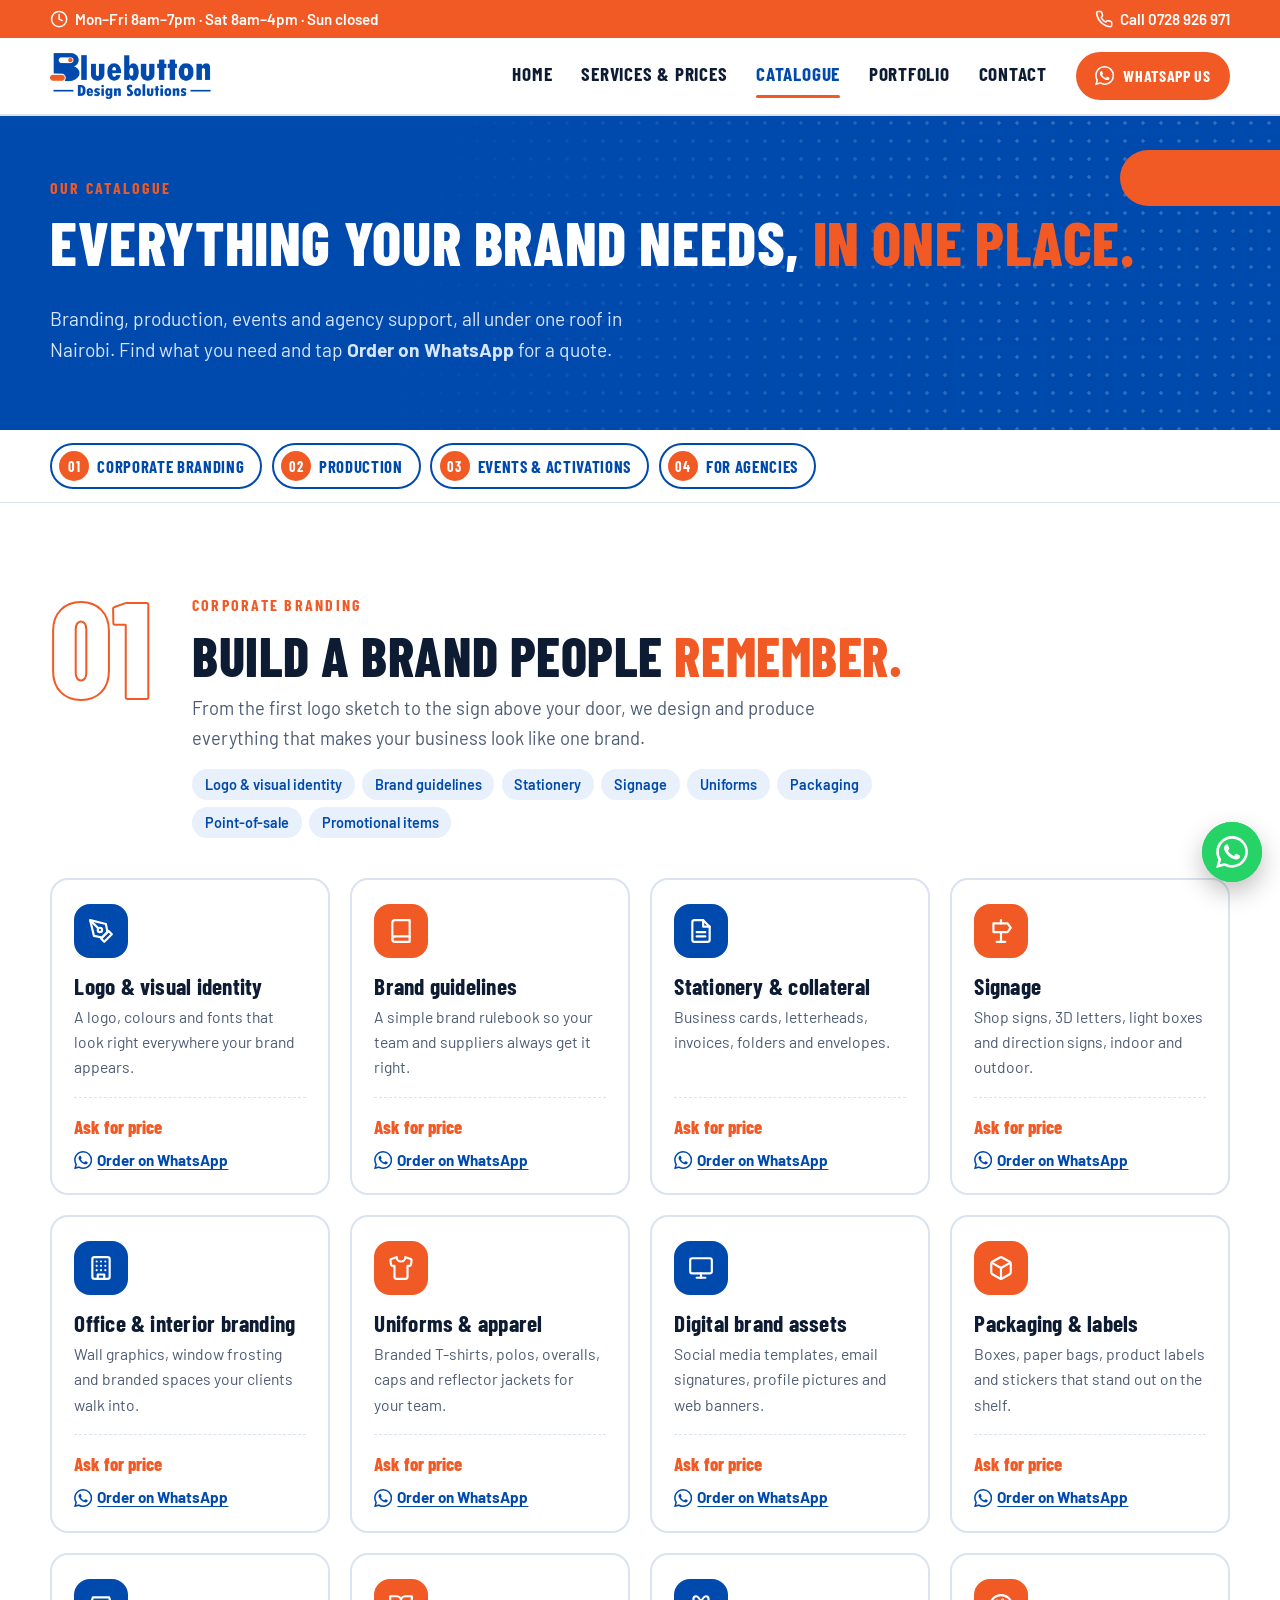
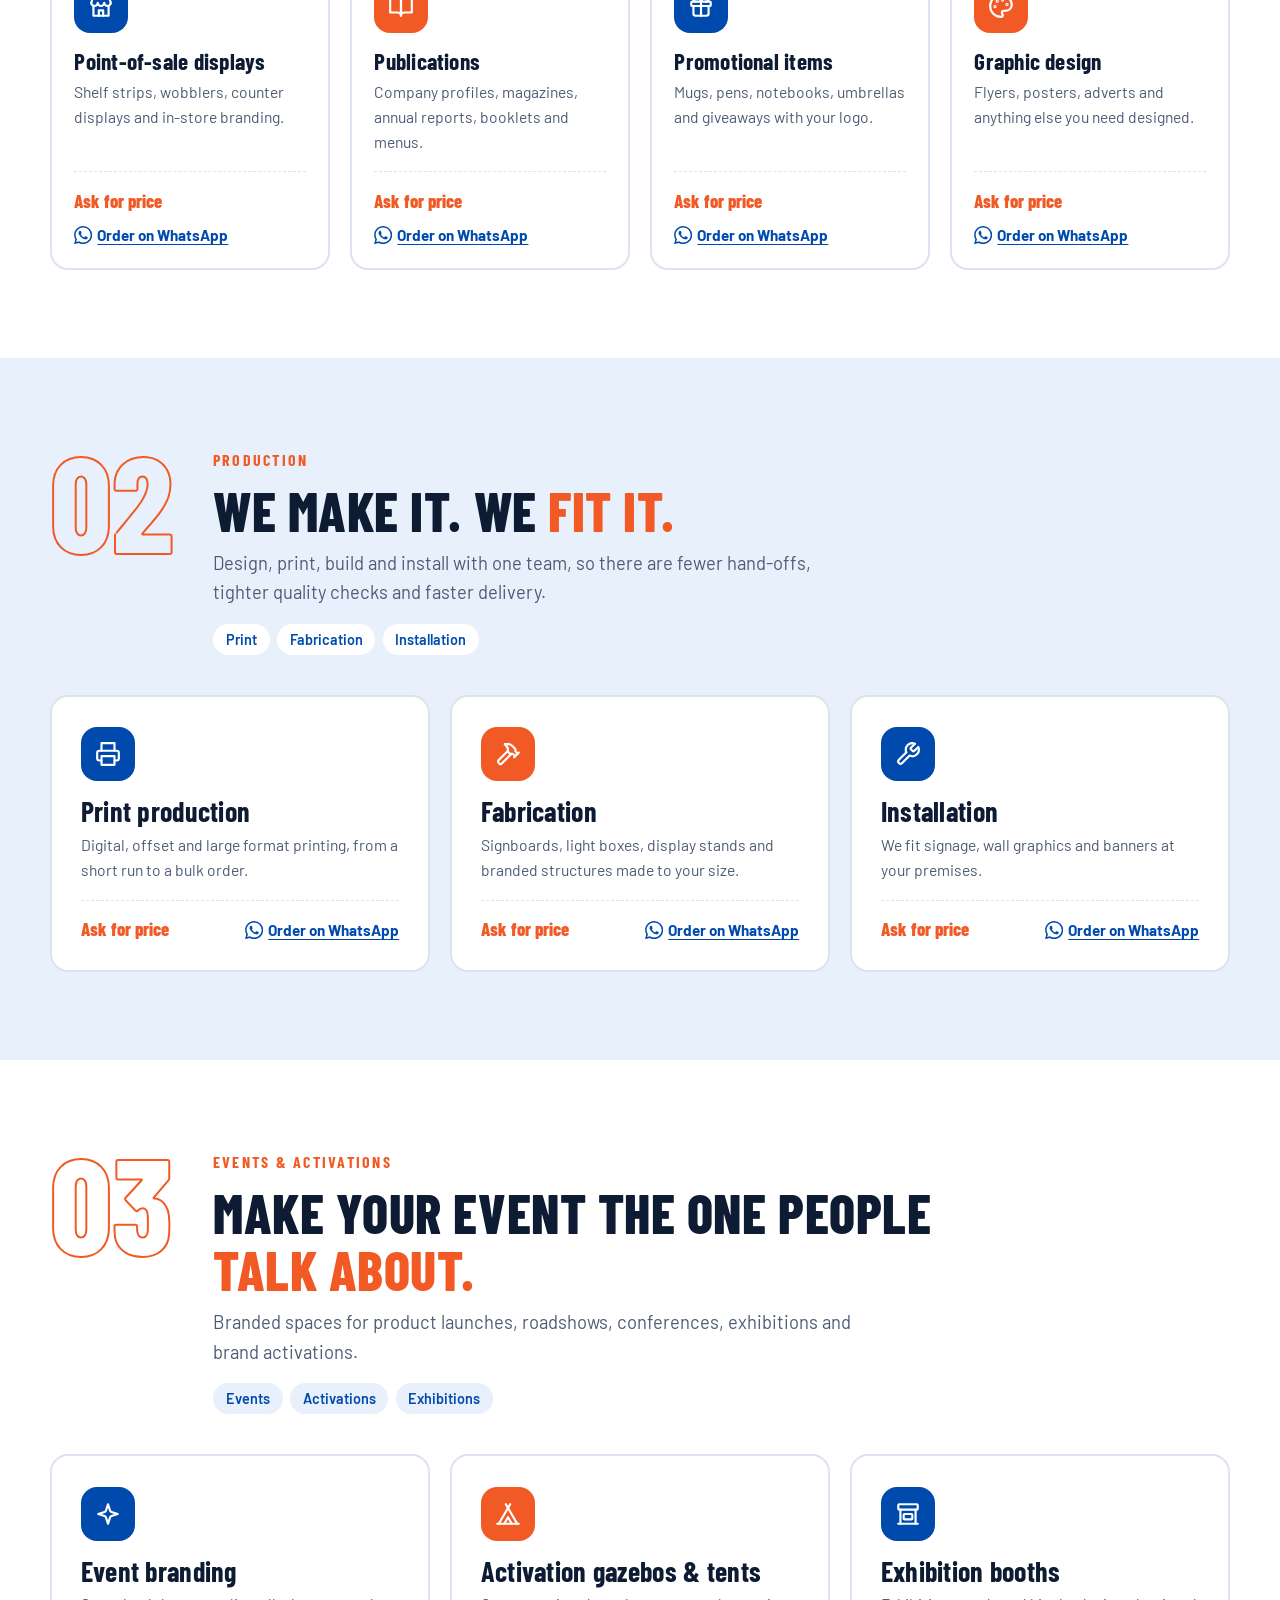
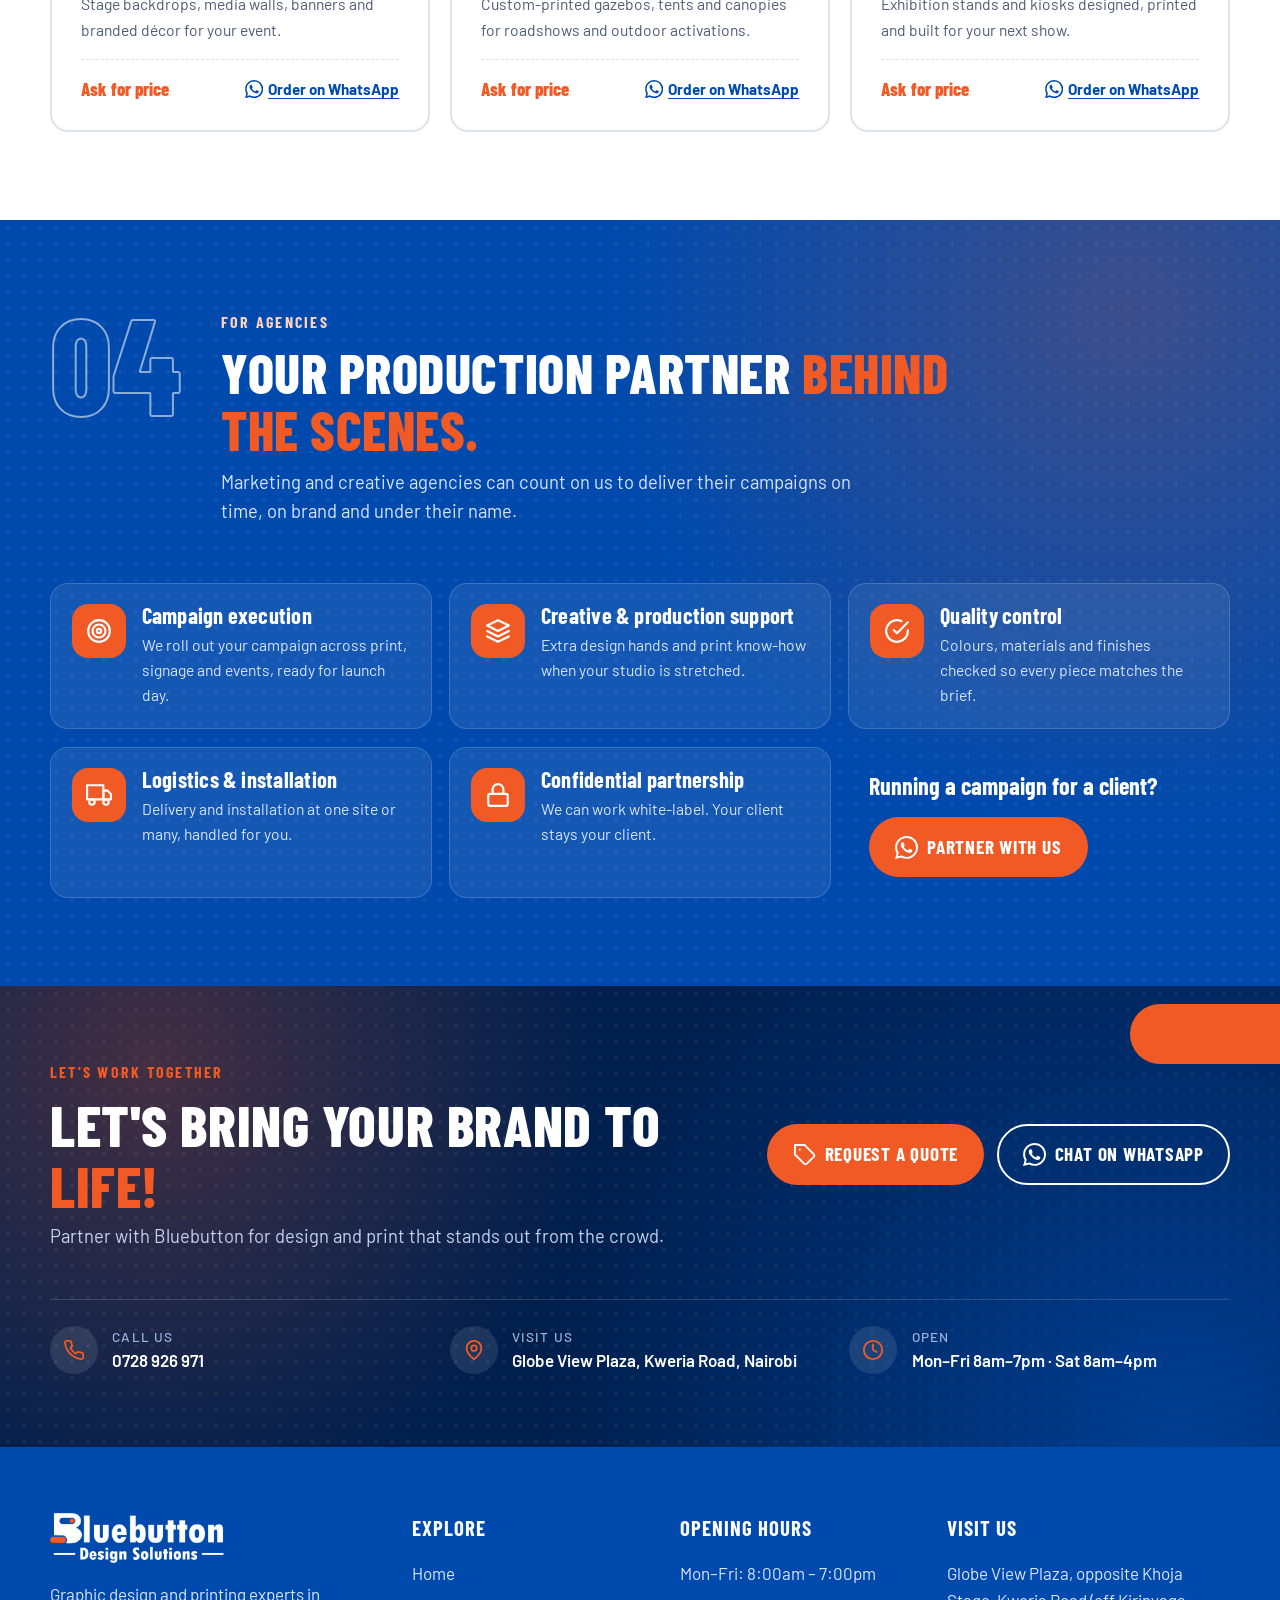
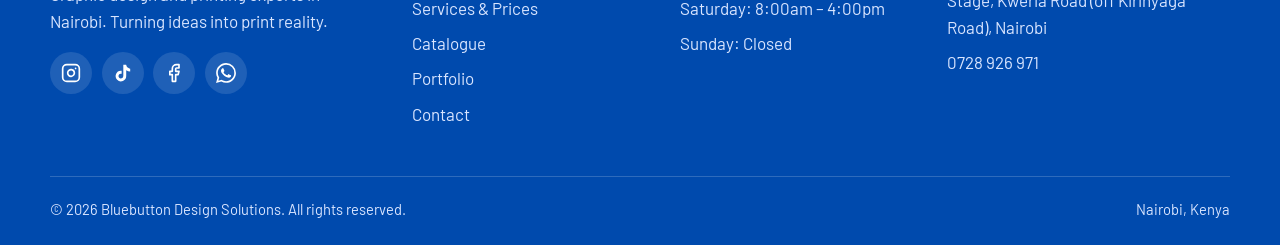
==== catalogue.html @ 2466a05f "Add catalogue page with branding, production, events and agency sections Co-Authored-By: Claude Opus" ====
<!doctype html>
<html lang="en">
<head>
  <meta charset="utf-8">
  <meta name="viewport" content="width=device-width, initial-scale=1">
  <title>Catalogue | Bluebutton Design Solutions, Nairobi</title>
  <meta name="description" content="Our full catalogue: corporate branding, signage, packaging, print production, event branding, exhibition booths and agency support in Nairobi. Order on WhatsApp.">
  <meta name="theme-color" content="#004aad">
  <link rel="canonical" href="https://mistarhummie.github.io/BLUEBUTTON/catalogue.html">
  <meta property="og:type" content="website">
  <meta property="og:title" content="Catalogue | Bluebutton Design Solutions, Nairobi">
  <meta property="og:description" content="Our full catalogue: corporate branding, signage, packaging, print production, event branding, exhibition booths and agency support in Nairobi. Order on WhatsApp.">
  <meta property="og:image" content="https://mistarhummie.github.io/BLUEBUTTON/assets/logo.png">
  <meta property="og:url" content="https://mistarhummie.github.io/BLUEBUTTON/catalogue.html">
  <link rel="icon" href="assets/favicon.png" type="image/png">
  <link rel="apple-touch-icon" href="assets/apple-touch-icon.png">
  <link rel="preconnect" href="https://fonts.googleapis.com">
  <link rel="preconnect" href="https://fonts.gstatic.com" crossorigin>
  <link href="https://fonts.googleapis.com/css2?family=Barlow+Condensed:wght@600;700;800&family=Barlow:wght@400;500;600;700&display=swap" rel="stylesheet">
  <link rel="stylesheet" href="styles.css">
</head>
<body>
  <div class="topbar">
    <div class="container topbar-inner">
      <span class="hide-sm"><svg class="i" aria-hidden="true"><use href="assets/icons.svg#clock"/></svg> Mon–Fri 8am–7pm · Sat 8am–4pm · Sun closed</span>
      <a href="tel:+254728926971"><svg class="i" aria-hidden="true"><use href="assets/icons.svg#phone"/></svg> Call 0728 926 971</a>
    </div>
  </div>
  <header class="site-header">
    <div class="container nav">
      <a href="index.html" class="brand"><img src="assets/logo.png" alt="Bluebutton Design Solutions" width="1080" height="333"></a>
      <button class="nav-toggle" aria-expanded="false" aria-controls="nav-menu" aria-label="Open menu"><span></span><span></span><span></span></button>
      <nav id="nav-menu" class="nav-menu" aria-label="Main">
        <a href="index.html">Home</a>
        <a href="services.html">Services &amp; Prices</a>
        <a href="catalogue.html" aria-current="page">Catalogue</a>
        <a href="portfolio.html">Portfolio</a>
        <a href="contact.html">Contact</a>
        <a href="https://wa.me/254728926971?text=Hi%20Bluebutton%2C%20I%27d%20like%20a%20quote." class="btn btn-orange btn-sm" target="_blank" rel="noopener"><svg class="i" aria-hidden="true"><use href="assets/icons.svg#whatsapp"/></svg> WhatsApp us</a>
      </nav>
    </div>
  </header>

  <main>
    <section class="page-hero">
      <div class="container">
        <span class="eyebrow">Our catalogue</span>
        <h1>Everything your brand needs, <span class="accent">in one place.</span></h1>
        <p>Branding, production, events and agency support, all under one roof in Nairobi. Find what you need and tap <strong>Order on WhatsApp</strong> for a quote.</p>
      </div>
    </section>

    <nav class="cat-jump" aria-label="Catalogue sections">
      <div class="container">
        <a href="#branding"><b>01</b> Corporate branding</a>
        <a href="#production"><b>02</b> Production</a>
        <a href="#events"><b>03</b> Events &amp; activations</a>
        <a href="#agencies"><b>04</b> For agencies</a>
      </div>
    </nav>

    <!--
      PRICES: to show a price, change "Ask for price" to e.g. "From KES 1,500".
      To remove something you don't offer, delete its whole <li class="cat-card"> ... </li> line.
    -->
    <section class="section cat" id="branding">
      <div class="container">
        <div class="cat-head">
          <span class="cat-num" aria-hidden="true">01</span>
          <div>
            <span class="eyebrow">Corporate branding</span>
            <h2>Build a brand people <span class="accent">remember.</span></h2>
            <p>From the first logo sketch to the sign above your door, we design and produce everything that makes your business look like one brand.</p>
            <ul class="cat-tags"><li>Logo &amp; visual identity</li><li>Brand guidelines</li><li>Stationery</li><li>Signage</li><li>Uniforms</li><li>Packaging</li><li>Point-of-sale</li><li>Promotional items</li></ul>
          </div>
        </div>
        <ul class="cat-grid cols-4">
          <li class="cat-card"><span class="cat-ic"><svg class="i" aria-hidden="true"><use href="assets/icons.svg#pen"/></svg></span><h3>Logo &amp; visual identity</h3><p>A logo, colours and fonts that look right everywhere your brand appears.</p><div class="cat-foot"><span class="price">Ask for price</span><button class="order-btn" data-order="Logo and visual identity"><svg class="i" aria-hidden="true"><use href="assets/icons.svg#whatsapp"/></svg> Order on WhatsApp</button></div></li>
          <li class="cat-card"><span class="cat-ic"><svg class="i" aria-hidden="true"><use href="assets/icons.svg#book"/></svg></span><h3>Brand guidelines</h3><p>A simple brand rulebook so your team and suppliers always get it right.</p><div class="cat-foot"><span class="price">Ask for price</span><button class="order-btn" data-order="Brand guidelines"><svg class="i" aria-hidden="true"><use href="assets/icons.svg#whatsapp"/></svg> Order on WhatsApp</button></div></li>
          <li class="cat-card"><span class="cat-ic"><svg class="i" aria-hidden="true"><use href="assets/icons.svg#file"/></svg></span><h3>Stationery &amp; collateral</h3><p>Business cards, letterheads, invoices, folders and envelopes.</p><div class="cat-foot"><span class="price">Ask for price</span><button class="order-btn" data-order="Stationery and collateral"><svg class="i" aria-hidden="true"><use href="assets/icons.svg#whatsapp"/></svg> Order on WhatsApp</button></div></li>
          <li class="cat-card"><span class="cat-ic"><svg class="i" aria-hidden="true"><use href="assets/icons.svg#sign"/></svg></span><h3>Signage</h3><p>Shop signs, 3D letters, light boxes and direction signs, indoor and outdoor.</p><div class="cat-foot"><span class="price">Ask for price</span><button class="order-btn" data-order="Signage"><svg class="i" aria-hidden="true"><use href="assets/icons.svg#whatsapp"/></svg> Order on WhatsApp</button></div></li>
          <li class="cat-card"><span class="cat-ic"><svg class="i" aria-hidden="true"><use href="assets/icons.svg#building"/></svg></span><h3>Office &amp; interior branding</h3><p>Wall graphics, window frosting and branded spaces your clients walk into.</p><div class="cat-foot"><span class="price">Ask for price</span><button class="order-btn" data-order="Office and interior branding"><svg class="i" aria-hidden="true"><use href="assets/icons.svg#whatsapp"/></svg> Order on WhatsApp</button></div></li>
          <li class="cat-card"><span class="cat-ic"><svg class="i" aria-hidden="true"><use href="assets/icons.svg#shirt"/></svg></span><h3>Uniforms &amp; apparel</h3><p>Branded T-shirts, polos, overalls, caps and reflector jackets for your team.</p><div class="cat-foot"><span class="price">Ask for price</span><button class="order-btn" data-order="Uniforms and apparel"><svg class="i" aria-hidden="true"><use href="assets/icons.svg#whatsapp"/></svg> Order on WhatsApp</button></div></li>
          <li class="cat-card"><span class="cat-ic"><svg class="i" aria-hidden="true"><use href="assets/icons.svg#monitor"/></svg></span><h3>Digital brand assets</h3><p>Social media templates, email signatures, profile pictures and web banners.</p><div class="cat-foot"><span class="price">Ask for price</span><button class="order-btn" data-order="Digital brand assets"><svg class="i" aria-hidden="true"><use href="assets/icons.svg#whatsapp"/></svg> Order on WhatsApp</button></div></li>
          <li class="cat-card"><span class="cat-ic"><svg class="i" aria-hidden="true"><use href="assets/icons.svg#box"/></svg></span><h3>Packaging &amp; labels</h3><p>Boxes, paper bags, product labels and stickers that stand out on the shelf.</p><div class="cat-foot"><span class="price">Ask for price</span><button class="order-btn" data-order="Packaging and labels"><svg class="i" aria-hidden="true"><use href="assets/icons.svg#whatsapp"/></svg> Order on WhatsApp</button></div></li>
          <li class="cat-card"><span class="cat-ic"><svg class="i" aria-hidden="true"><use href="assets/icons.svg#store"/></svg></span><h3>Point-of-sale displays</h3><p>Shelf strips, wobblers, counter displays and in-store branding.</p><div class="cat-foot"><span class="price">Ask for price</span><button class="order-btn" data-order="Point-of-sale displays"><svg class="i" aria-hidden="true"><use href="assets/icons.svg#whatsapp"/></svg> Order on WhatsApp</button></div></li>
          <li class="cat-card"><span class="cat-ic"><svg class="i" aria-hidden="true"><use href="assets/icons.svg#book-open"/></svg></span><h3>Publications</h3><p>Company profiles, magazines, annual reports, booklets and menus.</p><div class="cat-foot"><span class="price">Ask for price</span><button class="order-btn" data-order="Publications"><svg class="i" aria-hidden="true"><use href="assets/icons.svg#whatsapp"/></svg> Order on WhatsApp</button></div></li>
          <li class="cat-card"><span class="cat-ic"><svg class="i" aria-hidden="true"><use href="assets/icons.svg#gift"/></svg></span><h3>Promotional items</h3><p>Mugs, pens, notebooks, umbrellas and giveaways with your logo.</p><div class="cat-foot"><span class="price">Ask for price</span><button class="order-btn" data-order="Promotional items"><svg class="i" aria-hidden="true"><use href="assets/icons.svg#whatsapp"/></svg> Order on WhatsApp</button></div></li>
          <li class="cat-card"><span class="cat-ic"><svg class="i" aria-hidden="true"><use href="assets/icons.svg#palette"/></svg></span><h3>Graphic design</h3><p>Flyers, posters, adverts and anything else you need designed.</p><div class="cat-foot"><span class="price">Ask for price</span><button class="order-btn" data-order="Graphic design"><svg class="i" aria-hidden="true"><use href="assets/icons.svg#whatsapp"/></svg> Order on WhatsApp</button></div></li>
        </ul>
      </div>
    </section>

    <section class="section cat tint" id="production">
      <div class="container">
        <div class="cat-head">
          <span class="cat-num" aria-hidden="true">02</span>
          <div>
            <span class="eyebrow">Production</span>
            <h2>We make it. We <span class="accent">fit it.</span></h2>
            <p>Design, print, build and install with one team, so there are fewer hand-offs, tighter quality checks and faster delivery.</p>
            <ul class="cat-tags"><li>Print</li><li>Fabrication</li><li>Installation</li></ul>
          </div>
        </div>
        <ul class="cat-grid cols-3">
          <li class="cat-card"><span class="cat-ic"><svg class="i" aria-hidden="true"><use href="assets/icons.svg#printer"/></svg></span><h3>Print production</h3><p>Digital, offset and large format printing, from a short run to a bulk order.</p><div class="cat-foot"><span class="price">Ask for price</span><button class="order-btn" data-order="Print production"><svg class="i" aria-hidden="true"><use href="assets/icons.svg#whatsapp"/></svg> Order on WhatsApp</button></div></li>
          <li class="cat-card"><span class="cat-ic"><svg class="i" aria-hidden="true"><use href="assets/icons.svg#hammer"/></svg></span><h3>Fabrication</h3><p>Signboards, light boxes, display stands and branded structures made to your size.</p><div class="cat-foot"><span class="price">Ask for price</span><button class="order-btn" data-order="Fabrication"><svg class="i" aria-hidden="true"><use href="assets/icons.svg#whatsapp"/></svg> Order on WhatsApp</button></div></li>
          <li class="cat-card"><span class="cat-ic"><svg class="i" aria-hidden="true"><use href="assets/icons.svg#wrench"/></svg></span><h3>Installation</h3><p>We fit signage, wall graphics and banners at your premises.</p><div class="cat-foot"><span class="price">Ask for price</span><button class="order-btn" data-order="Installation"><svg class="i" aria-hidden="true"><use href="assets/icons.svg#whatsapp"/></svg> Order on WhatsApp</button></div></li>
        </ul>
      </div>
    </section>

    <section class="section cat" id="events">
      <div class="container">
        <div class="cat-head">
          <span class="cat-num" aria-hidden="true">03</span>
          <div>
            <span class="eyebrow">Events &amp; activations</span>
            <h2>Make your event the one people <span class="accent">talk about.</span></h2>
            <p>Branded spaces for product launches, roadshows, conferences, exhibitions and brand activations.</p>
            <ul class="cat-tags"><li>Events</li><li>Activations</li><li>Exhibitions</li></ul>
          </div>
        </div>
        <ul class="cat-grid cols-3">
          <li class="cat-card"><span class="cat-ic"><svg class="i" aria-hidden="true"><use href="assets/icons.svg#sparkles"/></svg></span><h3>Event branding</h3><p>Stage backdrops, media walls, banners and branded décor for your event.</p><div class="cat-foot"><span class="price">Ask for price</span><button class="order-btn" data-order="Event branding"><svg class="i" aria-hidden="true"><use href="assets/icons.svg#whatsapp"/></svg> Order on WhatsApp</button></div></li>
          <li class="cat-card"><span class="cat-ic"><svg class="i" aria-hidden="true"><use href="assets/icons.svg#tent"/></svg></span><h3>Activation gazebos &amp; tents</h3><p>Custom-printed gazebos, tents and canopies for roadshows and outdoor activations.</p><div class="cat-foot"><span class="price">Ask for price</span><button class="order-btn" data-order="Branded gazebos and tents"><svg class="i" aria-hidden="true"><use href="assets/icons.svg#whatsapp"/></svg> Order on WhatsApp</button></div></li>
          <li class="cat-card"><span class="cat-ic"><svg class="i" aria-hidden="true"><use href="assets/icons.svg#booth"/></svg></span><h3>Exhibition booths</h3><p>Exhibition stands and kiosks designed, printed and built for your next show.</p><div class="cat-foot"><span class="price">Ask for price</span><button class="order-btn" data-order="Exhibition booths"><svg class="i" aria-hidden="true"><use href="assets/icons.svg#whatsapp"/></svg> Order on WhatsApp</button></div></li>
        </ul>
      </div>
    </section>

    <section class="section cat cat-agency" id="agencies">
      <div class="container">
        <div class="cat-head">
          <span class="cat-num" aria-hidden="true">04</span>
          <div>
            <span class="eyebrow">For agencies</span>
            <h2>Your production partner <span class="accent">behind the scenes.</span></h2>
            <p>Marketing and creative agencies can count on us to deliver their campaigns on time, on brand and under their name.</p>
          </div>
        </div>
        <ul class="ag-grid">
          <li class="ag-card"><span class="cat-ic"><svg class="i" aria-hidden="true"><use href="assets/icons.svg#target"/></svg></span><div><h3>Campaign execution</h3><p>We roll out your campaign across print, signage and events, ready for launch day.</p></div></li>
          <li class="ag-card"><span class="cat-ic"><svg class="i" aria-hidden="true"><use href="assets/icons.svg#layers"/></svg></span><div><h3>Creative &amp; production support</h3><p>Extra design hands and print know-how when your studio is stretched.</p></div></li>
          <li class="ag-card"><span class="cat-ic"><svg class="i" aria-hidden="true"><use href="assets/icons.svg#check"/></svg></span><div><h3>Quality control</h3><p>Colours, materials and finishes checked so every piece matches the brief.</p></div></li>
          <li class="ag-card"><span class="cat-ic"><svg class="i" aria-hidden="true"><use href="assets/icons.svg#truck"/></svg></span><div><h3>Logistics &amp; installation</h3><p>Delivery and installation at one site or many, handled for you.</p></div></li>
          <li class="ag-card"><span class="cat-ic"><svg class="i" aria-hidden="true"><use href="assets/icons.svg#lock"/></svg></span><div><h3>Confidential partnership</h3><p>We can work white-label. Your client stays your client.</p></div></li>
          <li class="ag-cta"><p>Running a campaign for a client?</p><a href="https://wa.me/254728926971?text=Hi%20Bluebutton%2C%20I%27m%20with%20an%20agency%20and%20I%27d%20like%20to%20talk%20about%20working%20together." class="btn btn-orange" target="_blank" rel="noopener"><svg class="i" aria-hidden="true"><use href="assets/icons.svg#whatsapp"/></svg> Partner with us</a></li>
        </ul>
      </div>
    </section>
  </main>

  <section class="presence">
    <div class="container presence-inner">
      <div class="presence-head">
        <span class="eyebrow">Let's work together</span>
        <h2>Let's bring your brand to <span class="accent">life!</span></h2>
        <p>Partner with Bluebutton for design and print that stands out from the crowd.</p>
      </div>
      <div class="presence-actions">
        <a href="contact.html#quote-form" class="btn btn-orange"><svg class="i" aria-hidden="true"><use href="assets/icons.svg#tag"/></svg> Request a quote</a>
        <a href="https://wa.me/254728926971?text=Hi%20Bluebutton%2C%20I%27d%20like%20a%20quote." class="btn btn-ghost" target="_blank" rel="noopener"><svg class="i" aria-hidden="true"><use href="assets/icons.svg#whatsapp"/></svg> Chat on WhatsApp</a>
      </div>
      <ul class="presence-contacts">
        <li><span class="ic"><svg class="i" aria-hidden="true"><use href="assets/icons.svg#phone"/></svg></span><span><small>Call us</small><a href="tel:+254728926971">0728 926 971</a></span></li>
        <li><span class="ic"><svg class="i" aria-hidden="true"><use href="assets/icons.svg#pin"/></svg></span><span><small>Visit us</small>Globe View Plaza, Kweria Road, Nairobi</span></li>
        <li><span class="ic"><svg class="i" aria-hidden="true"><use href="assets/icons.svg#clock"/></svg></span><span><small>Open</small>Mon–Fri 8am–7pm · Sat 8am–4pm</span></li>
      </ul>
    </div>
  </section>

  <footer class="site-footer">
    <div class="container footer-grid">
      <div>
        <img class="footer-logo" src="assets/logo-white.png" alt="Bluebutton Design Solutions" width="1080" height="333">
        <p>Graphic design and printing experts in Nairobi. Turning ideas into print reality.</p>
        <div class="socials">
          <a href="https://www.instagram.com/bluebutton254" target="_blank" rel="noopener" aria-label="Instagram"><svg class="i" aria-hidden="true"><use href="assets/icons.svg#instagram"/></svg></a>
          <a href="https://www.tiktok.com/@bluebutton_254" target="_blank" rel="noopener" aria-label="TikTok"><svg class="i" aria-hidden="true"><use href="assets/icons.svg#tiktok"/></svg></a>
          <a href="https://www.facebook.com/people/Bluebutton-Designs-Solutions/61586219685919/" target="_blank" rel="noopener" aria-label="Facebook"><svg class="i" aria-hidden="true"><use href="assets/icons.svg#facebook"/></svg></a>
          <a href="https://wa.me/254728926971?text=Hi%20Bluebutton%2C%20I%27d%20like%20a%20quote." target="_blank" rel="noopener" aria-label="WhatsApp"><svg class="i" aria-hidden="true"><use href="assets/icons.svg#whatsapp"/></svg></a>
        </div>
      </div>
      <div>
        <h4>Explore</h4>
        <ul>
          <li><a href="index.html">Home</a></li>
          <li><a href="services.html">Services &amp; Prices</a></li>
          <li><a href="catalogue.html">Catalogue</a></li>
          <li><a href="portfolio.html">Portfolio</a></li>
          <li><a href="contact.html">Contact</a></li>
        </ul>
      </div>
      <div>
        <h4>Opening hours</h4>
        <ul>
          <li>Mon–Fri: 8:00am – 7:00pm</li>
          <li>Saturday: 8:00am – 4:00pm</li>
          <li>Sunday: Closed</li>
        </ul>
      </div>
      <div>
        <h4>Visit us</h4>
        <ul>
          <li>Globe View Plaza, opposite Khoja Stage, Kweria Road (off Kirinyaga Road), Nairobi</li>
          <li><a href="tel:+254728926971">0728 926 971</a></li>
        </ul>
      </div>
    </div>
    <div class="container footer-bottom">
      <span>&copy; <span data-year>2026</span> Bluebutton Design Solutions. All rights reserved.</span>
      <span>Nairobi, Kenya</span>
    </div>
  </footer>

  <a href="https://wa.me/254728926971?text=Hi%20Bluebutton%2C%20I%27d%20like%20a%20quote." class="wa-float" target="_blank" rel="noopener" aria-label="Chat with us on WhatsApp"><svg class="i" aria-hidden="true"><use href="assets/icons.svg#whatsapp"/></svg></a>
  <script src="script.js"></script>
</body>
</html>
---- styles.css ----
/* Bluebutton Design Solutions: brand colours come from the logo */
:root {
  --blue: #004aad;
  --blue-dark: #00337a;
  --blue-deep: #001f4d;
  --blue-tint: #e8f0fc;
  --orange: #f15a25;
  --orange-dark: #d4461a;
  --orange-tint: #fff0e9;
  --ink: #0d1b33;
  --muted: #4d5b74;
  --line: #dbe3f0;
  --white: #ffffff;
  --radius: 18px;
  --shadow: 0 14px 40px rgba(0, 31, 77, 0.16);
  --head: "Barlow Condensed", "Arial Narrow", sans-serif;
  --body: "Barlow", system-ui, -apple-system, "Segoe UI", sans-serif;
}

* { box-sizing: border-box; }
html { scroll-behavior: smooth; }
body {
  margin: 0;
  font-family: var(--body);
  font-size: 1.0625rem;
  color: var(--ink);
  background: var(--white);
  line-height: 1.6;
}
img { max-width: 100%; display: block; }
a { color: var(--blue); }
h1, h2, h3 { font-family: var(--head); line-height: 1.05; margin: 0 0 .5em; letter-spacing: .01em; }
h1 { font-size: clamp(2.6rem, 7vw, 4.6rem); font-weight: 800; text-transform: uppercase; }
h2 { font-size: clamp(2rem, 4.5vw, 3rem); font-weight: 800; text-transform: uppercase; }
h3 { font-size: 1.45rem; font-weight: 700; }
p { margin: 0 0 1em; }

.container { width: min(1180px, 100% - 32px); margin-inline: auto; }
.center { text-align: center; }
.i { width: 1.2em; height: 1.2em; flex: none; vertical-align: -0.2em; }
.eyebrow {
  display: inline-block; font-family: var(--head); font-weight: 700; font-size: 1rem;
  text-transform: uppercase; letter-spacing: .14em; color: var(--orange); margin-bottom: .6rem;
}
.lead { font-size: 1.2rem; max-width: 36rem; }
.section-head { max-width: 680px; margin: 0 auto 2.75rem; text-align: center; }
.section-head p { color: var(--muted); }

/* Buttons */
.btn {
  display: inline-flex; align-items: center; justify-content: center; gap: .55rem;
  font-family: var(--head); font-size: 1.2rem; font-weight: 700; letter-spacing: .04em; text-transform: uppercase;
  padding: .8rem 1.5rem; border-radius: 999px; border: 2px solid transparent;
  text-decoration: none; cursor: pointer; transition: transform .15s, background .15s, color .15s;
}
.btn:hover { transform: translateY(-2px); }
.btn-orange { background: var(--orange); color: var(--white); }
.btn-orange:hover { background: var(--orange-dark); }
.btn-blue { background: var(--blue); color: var(--white); }
.btn-blue:hover { background: var(--blue-dark); }
.btn-ghost { border-color: currentColor; color: var(--white); background: transparent; }
.btn-ghost:hover { background: var(--white); color: var(--blue); border-color: var(--white); }
.btn-ghost-blue { border-color: var(--blue); color: var(--blue); background: transparent; }
.btn-ghost-blue:hover { background: var(--blue); color: var(--white); }
.btn-sm { font-size: 1rem; padding: .55rem 1.1rem; }
.link-arrow { font-family: var(--head); font-weight: 700; font-size: 1.15rem; text-transform: uppercase; letter-spacing: .04em; text-decoration: none; display: inline-flex; align-items: center; gap: .4rem; }
.link-arrow:hover .i { transform: translateX(3px); }
.link-arrow .i { transition: transform .15s; }

/* Top bar */
.topbar { background: var(--orange); color: var(--white); font-size: .95rem; font-weight: 600; }
.topbar-inner { display: flex; justify-content: space-between; align-items: center; gap: 1rem; min-height: 38px; }
.topbar a { color: var(--white); text-decoration: none; display: inline-flex; align-items: center; gap: .4rem; }
.topbar span { display: inline-flex; align-items: center; gap: .4rem; }

/* Header */
.site-header { position: sticky; top: 0; z-index: 50; background: var(--white); box-shadow: 0 2px 0 var(--line); }
.nav { display: flex; align-items: center; justify-content: space-between; height: 76px; gap: 1rem; }
.brand img { height: 50px; width: auto; }
.nav-menu { display: flex; align-items: center; gap: 1.8rem; }
.nav-menu a:not(.btn) {
  font-family: var(--head); font-size: 1.2rem; font-weight: 700; text-transform: uppercase; letter-spacing: .04em;
  color: var(--ink); text-decoration: none; padding: .3rem 0; border-bottom: 3px solid transparent;
}
.nav-menu a:not(.btn):hover { color: var(--blue); }
.nav-menu a[aria-current="page"] { color: var(--blue); }
.nav-toggle { display: none; background: var(--blue); border: 0; border-radius: 10px; padding: 10px; cursor: pointer; }
.nav-toggle span { display: block; width: 22px; height: 2.5px; background: var(--white); margin: 4px 0; border-radius: 2px; }

/* Hero */
.hero {
  position: relative; overflow: hidden; color: var(--white);
  background: var(--blue);
  padding: 5rem 0 6rem;
}
.hero::before, .hero::after { content: ""; position: absolute; border-radius: 999px; background: var(--orange); }
.hero::before { width: 280px; height: 70px; left: -110px; bottom: -28px; }
.hero::after { width: 46px; height: 46px; right: 8%; top: 40px; }
.hero-grid { position: relative; z-index: 1; display: grid; grid-template-columns: 1.15fr .85fr; gap: 3rem; align-items: center; }
.hero h1 .hl { color: var(--orange); }
.hero .lead { color: #d8e5ff; }
.hero-actions { display: flex; flex-wrap: wrap; gap: .9rem; margin: 2rem 0 2.2rem; }
.hero-points { list-style: none; padding: 0; margin: 0; display: flex; flex-wrap: wrap; gap: .6rem 1.6rem; font-weight: 600; }
.hero-points li { display: inline-flex; align-items: center; gap: .45rem; }
.hero-points .i { color: var(--orange); }

.hero-art { position: relative; min-height: 470px; }
.stack-card {
  position: absolute; border-radius: var(--radius); box-shadow: var(--shadow);
  padding: 1.4rem 1.5rem; color: var(--ink); background: var(--white);
}
.stack-card strong { display: block; font-family: var(--head); font-size: 1.6rem; text-transform: uppercase; line-height: 1; margin-bottom: .3rem; }
.stack-card span { color: var(--muted); font-size: .95rem; }
.stack-card .i { width: 34px; height: 34px; margin-bottom: .7rem; color: var(--blue); }
.sc-1 { width: 250px; top: 0; left: 4%; transform: rotate(-5deg); border-top: 8px solid var(--orange); }
.sc-2 { width: 240px; top: 110px; right: 0; transform: rotate(4deg); background: var(--orange); color: var(--white); }
.sc-2 span, .sc-2 .i { color: var(--white); }
.sc-3 { width: 250px; bottom: 0; left: 8%; transform: rotate(-2deg); background: var(--blue-deep); color: var(--white); }
.sc-3 span { color: #b9cbec; }
.sc-3 .i { color: var(--orange); }

/* Page hero (inner pages) */
.page-hero { background: var(--blue); color: var(--white); padding: 3.75rem 0 4rem; position: relative; overflow: hidden; }
.page-hero::after { content: ""; position: absolute; width: 220px; height: 56px; border-radius: 999px; background: var(--orange); right: -60px; top: 36px; }
.page-hero p { color: #d8e5ff; max-width: 40rem; font-size: 1.2rem; margin: 0; }
.page-hero h1 { font-size: clamp(2.4rem, 6vw, 3.8rem); }

/* Sections */
.section { padding: 5.5rem 0; }
.section.tint { background: var(--blue-tint); }
.section.peach { background: var(--orange-tint); }
.grid { display: grid; gap: 1.5rem; }
.g-2 { grid-template-columns: repeat(2, 1fr); }
.g-3 { grid-template-columns: repeat(3, 1fr); }
.g-4 { grid-template-columns: repeat(4, 1fr); }

.svc-card {
  background: var(--white); border-radius: var(--radius); padding: 2rem 1.7rem; position: relative;
  border: 2px solid var(--line); transition: transform .2s, box-shadow .2s, border-color .2s;
  display: flex; flex-direction: column;
}
.svc-card:hover { transform: translateY(-5px); box-shadow: var(--shadow); border-color: var(--blue); }
.svc-card .badge {
  width: 58px; height: 58px; border-radius: 16px; display: grid; place-items: center; margin-bottom: 1.2rem;
  background: var(--blue); color: var(--white);
}
.svc-card:nth-child(even) .badge { background: var(--orange); }
.svc-card .badge .i { width: 28px; height: 28px; }
.svc-card p { color: var(--muted); flex: 1; }
.svc-card ul { margin: 0 0 1.2rem; padding-left: 1.1rem; color: var(--muted); }

/* Why band */
.why { background: var(--orange); color: var(--white); padding: 4.5rem 0; position: relative; overflow: hidden; }
.why h2 { color: var(--white); }
.why .eyebrow { color: var(--blue-deep); }
.why-item { display: flex; gap: 1rem; align-items: flex-start; }
.why-item .ic { flex: none; width: 52px; height: 52px; border-radius: 50%; background: var(--white); color: var(--orange); display: grid; place-items: center; }
.why-item .ic .i { width: 26px; height: 26px; }
.why-item h3 { margin-bottom: .2rem; }
.why-item p { margin: 0; color: #fff3ec; }

/* Audience */
.aud-card { border-radius: var(--radius); padding: 2rem; color: var(--white); }
.aud-card h3 { font-size: 2rem; text-transform: uppercase; }
.aud-card p { margin: 0; opacity: .92; }
.aud-1 { background: var(--blue); }
.aud-2 { background: var(--blue-deep); }
.aud-3 { background: var(--orange); }

/* Steps */
.steps { list-style: none; margin: 0; padding: 0; counter-reset: step; }
.steps li { background: var(--white); border-radius: var(--radius); padding: 1.8rem; position: relative; border: 2px solid var(--line); }
.steps li::before {
  counter-increment: step; content: counter(step);
  display: grid; place-items: center; width: 48px; height: 48px; border-radius: 50%;
  background: var(--orange); color: var(--white); font-family: var(--head); font-size: 1.6rem; font-weight: 800; margin-bottom: 1rem;
}
.steps li:nth-child(even)::before { background: var(--blue); }
.steps p { color: var(--muted); margin: 0; }

/* Gallery */
.filters { display: flex; flex-wrap: wrap; justify-content: center; gap: .6rem; margin-bottom: 2rem; }
.chip {
  font-family: var(--head); font-size: 1.05rem; font-weight: 700; text-transform: uppercase; letter-spacing: .04em;
  padding: .5rem 1.1rem; border-radius: 999px; border: 2px solid var(--blue); background: var(--white); color: var(--blue); cursor: pointer;
}
.chip.active, .chip:hover { background: var(--blue); color: var(--white); }
.tile {
  margin: 0; aspect-ratio: 1 / 1; border-radius: var(--radius); overflow: hidden; position: relative;
  display: flex; align-items: flex-end; color: var(--white);
}
.tile img { position: absolute; inset: 0; width: 100%; height: 100%; object-fit: cover; transition: transform .3s; }
.tile:hover img { transform: scale(1.05); }
.tile .ph { position: absolute; inset: 0; display: grid; place-items: center; }
.tile .ph .i { width: 54px; height: 54px; opacity: .35; }
.tile figcaption {
  position: relative; width: 100%; padding: 2.5rem 1.1rem .9rem;
  font-family: var(--head); font-size: 1.3rem; font-weight: 700; text-transform: uppercase; letter-spacing: .03em;
  background: linear-gradient(transparent, rgba(0, 20, 50, .75));
}
.tile[hidden] { display: none; }
.t-blue { background: var(--blue); }
.t-orange { background: var(--orange); }
.t-deep { background: var(--blue-deep); }
.t-mix { background: linear-gradient(135deg, var(--blue) 0 55%, var(--orange) 55% 100%); }

/* Social band */
.social-band { background: var(--blue-deep); color: var(--white); padding: 4.5rem 0; }
.social-grid { display: grid; grid-template-columns: 1.2fr .8fr; gap: 2.5rem; align-items: center; }
.social-band p { color: #c3d3f0; }
.social-links { display: grid; gap: .9rem; }
.social-link {
  display: flex; align-items: center; gap: 1rem; padding: 1rem 1.3rem; border-radius: 14px;
  background: rgba(255, 255, 255, .08); color: var(--white); text-decoration: none; font-weight: 600;
  transition: background .15s;
}
.social-link:hover { background: rgba(255, 255, 255, .16); }
.social-link .i { width: 28px; height: 28px; color: var(--orange); }
.social-link small { display: block; color: #9fb4da; font-weight: 500; }

/* Prices */
.price-group { margin-bottom: 3rem; }
.price-group-head { display: flex; align-items: center; gap: 1rem; margin-bottom: 1.2rem; }
.price-group-head .badge { width: 52px; height: 52px; border-radius: 14px; background: var(--blue); color: var(--white); display: grid; place-items: center; flex: none; }
.price-group:nth-child(even) .price-group-head .badge { background: var(--orange); }
.price-group-head .badge .i { width: 26px; height: 26px; }
.price-group-head h2 { margin: 0; font-size: clamp(1.8rem, 4vw, 2.4rem); }
.price-list { list-style: none; margin: 0; padding: 0; display: grid; grid-template-columns: repeat(2, 1fr); gap: 1rem; }
.price-item {
  display: flex; justify-content: space-between; align-items: center; gap: 1rem;
  background: var(--white); border: 2px solid var(--line); border-radius: 14px; padding: 1rem 1.2rem;
}
.price-item h3 { font-size: 1.3rem; margin: 0; }
.price-item p { margin: 0; color: var(--muted); font-size: .95rem; }
.price-item .right { text-align: right; display: grid; gap: .4rem; justify-items: end; flex: none; }
.price { font-family: var(--head); font-weight: 800; font-size: 1.3rem; color: var(--orange); white-space: nowrap; }
.order-btn {
  background: none; border: 0; padding: 0; cursor: pointer; color: var(--blue); font: inherit; font-weight: 700; font-size: .95rem;
  display: inline-flex; align-items: center; gap: .3rem; text-decoration: underline; text-underline-offset: 3px;
}

/* CTA band */
.cta-band { background: var(--blue); color: var(--white); border-radius: 28px; padding: 3rem; display: flex; gap: 2rem; align-items: center; justify-content: space-between; flex-wrap: wrap; position: relative; overflow: hidden; }
.cta-band::after { content: ""; position: absolute; width: 150px; height: 40px; border-radius: 999px; background: var(--orange); left: -50px; bottom: -14px; }
.cta-band h2 { margin: 0 0 .3rem; }
.cta-band p { margin: 0; color: #d8e5ff; }
.cta-band .btn { position: relative; z-index: 1; }

/* Visit / contact */
.visit-grid { display: grid; grid-template-columns: 1fr 1.1fr; gap: 2rem; align-items: stretch; }
.info-card { background: var(--white); border-radius: var(--radius); padding: 2rem; border: 2px solid var(--line); }
.info-row { display: flex; gap: 1rem; align-items: flex-start; padding: 1rem 0; border-bottom: 1px solid var(--line); }
.info-row:last-child { border-bottom: 0; }
.info-row .ic { flex: none; width: 46px; height: 46px; border-radius: 12px; background: var(--blue-tint); color: var(--blue); display: grid; place-items: center; }
.info-row .ic .i { width: 22px; height: 22px; }
.info-row strong { display: block; font-family: var(--head); font-size: 1.25rem; text-transform: uppercase; letter-spacing: .03em; }
.info-row a { font-weight: 600; }
.hours { width: 100%; border-collapse: collapse; margin-top: .3rem; }
.hours td { padding: .25rem 0; }
.hours td:last-child { text-align: right; font-weight: 600; }
.hours tr.today td { color: var(--orange); font-weight: 700; }
.open-pill { display: inline-block; margin-left: .5rem; padding: .1rem .6rem; border-radius: 999px; font-size: .8rem; font-weight: 700; font-family: var(--body); text-transform: none; letter-spacing: 0; vertical-align: middle; }
.open-pill.open { background: #dcf7e6; color: #0f7a3a; }
.open-pill.closed { background: #fde3dc; color: #b23312; }
.map { border: 0; width: 100%; height: 100%; min-height: 380px; border-radius: var(--radius); background: var(--blue-tint); }

.contact-cards { margin-top: -3rem; position: relative; z-index: 2; }
.contact-card {
  background: var(--white); border-radius: var(--radius); padding: 1.8rem; box-shadow: var(--shadow);
  text-decoration: none; color: var(--ink); display: block; border-top: 6px solid var(--blue);
  transition: transform .2s;
}
.contact-card:nth-child(2) { border-top-color: #25d366; }
.contact-card:nth-child(3) { border-top-color: var(--orange); }
.contact-card:hover { transform: translateY(-4px); }
.contact-card .i { width: 34px; height: 34px; color: var(--blue); margin-bottom: .6rem; }
.contact-card:nth-child(2) .i { color: #1aa851; }
.contact-card:nth-child(3) .i { color: var(--orange); }
.contact-card strong { display: block; font-family: var(--head); font-size: 1.5rem; text-transform: uppercase; }
.contact-card span { color: var(--muted); }

.quote-form { background: var(--white); border-radius: var(--radius); padding: 2.2rem; border: 2px solid var(--line); display: grid; gap: 1.1rem; }
.quote-form .row { display: grid; grid-template-columns: 1fr 1fr; gap: 1.1rem; }
.quote-form label { display: grid; gap: .35rem; font-weight: 600; }
.quote-form input, .quote-form select, .quote-form textarea {
  font: inherit; font-size: 1rem; padding: .8rem 1rem; border: 2px solid var(--line); border-radius: 12px; background: var(--white); color: var(--ink); width: 100%;
}
.quote-form input:focus, .quote-form select:focus, .quote-form textarea:focus { outline: none; border-color: var(--blue); }
.form-note { margin: 0; font-size: .92rem; color: var(--muted); }

/* Footer */
.site-footer { background: var(--blue); color: #d8e5ff; padding: 4rem 0 1.5rem; }
.footer-grid { display: grid; grid-template-columns: 1.4fr 1fr 1fr 1.2fr; gap: 2rem; }
.footer-logo { height: 54px; width: auto; margin-bottom: 1rem; }
.site-footer h4 { font-family: var(--head); color: var(--white); font-size: 1.3rem; text-transform: uppercase; letter-spacing: .05em; margin: 0 0 1rem; }
.site-footer ul { list-style: none; padding: 0; margin: 0; display: grid; gap: .5rem; }
.site-footer a { color: #d8e5ff; text-decoration: none; }
.site-footer a:hover { color: var(--white); text-decoration: underline; }
.socials { display: flex; gap: .6rem; margin-top: 1rem; }
.socials a { width: 42px; height: 42px; border-radius: 50%; background: rgba(255,255,255,.12); display: grid; place-items: center; color: var(--white); }
.socials a:hover { background: var(--orange); text-decoration: none; }
.socials .i { width: 20px; height: 20px; }
.footer-bottom { border-top: 1px solid rgba(255,255,255,.18); margin-top: 3rem; padding-top: 1.3rem; display: flex; justify-content: space-between; flex-wrap: wrap; gap: .5rem; font-size: .92rem; }

/* Floating WhatsApp */
.wa-float {
  position: fixed; right: 18px; bottom: 18px; z-index: 60; width: 60px; height: 60px; border-radius: 50%;
  background: #25d366; color: var(--white); display: grid; place-items: center;
  box-shadow: 0 10px 24px rgba(0,0,0,.25); transition: transform .15s;
}
.wa-float:hover { transform: scale(1.08); }
.wa-float .i { width: 32px; height: 32px; }

/* Responsive */
@media (max-width: 1000px) {
  .g-4 { grid-template-columns: repeat(2, 1fr); }
  .footer-grid { grid-template-columns: 1fr 1fr; }
}
@media (max-width: 900px) {
  .hero-grid, .visit-grid, .social-grid { grid-template-columns: minmax(0, 1fr); }
  .hero-art { min-height: 360px; max-width: 520px; width: 100%; margin: 0 auto; }
  .g-3 { grid-template-columns: repeat(2, 1fr); }
  .price-list { grid-template-columns: minmax(0, 1fr); }
  .nav-toggle { display: block; }
  .nav-menu {
    position: absolute; top: 100%; left: 0; right: 0; flex-direction: column; align-items: stretch; gap: .2rem;
    background: var(--white); padding: .8rem 16px 1.3rem; box-shadow: 0 12px 20px rgba(0,0,0,.08); display: none;
  }
  .nav-menu.open { display: flex; }
  .nav-menu a:not(.btn) { padding: .6rem 0; border-bottom: 1px solid var(--line); }
  .nav-menu a[aria-current="page"] { border-bottom-color: var(--line); }
  .nav-menu .btn { margin-top: .6rem; }
}
@media (max-width: 600px) {
  .g-2, .g-3, .g-4, .footer-grid { grid-template-columns: minmax(0, 1fr); }
  .quote-form .row { grid-template-columns: minmax(0, 1fr); }
  .section { padding: 4rem 0; }
  .hero { padding: 3.5rem 0 4rem; }
  .hero-art { display: none; }
  .hero::after { display: none; }
  .brand img { height: 40px; }
  .topbar-inner { justify-content: center; }
  .topbar .hide-sm { display: none; }
  .cta-band { padding: 2.2rem 1.5rem; }
  .price-item { flex-direction: column; align-items: flex-start; }
  .price-item .right { justify-items: start; text-align: left; }
  .contact-cards { margin-top: -2rem; }
  .info-card, .quote-form { padding: 1.5rem; }
}
@media (prefers-reduced-motion: reduce) {
  * { transition: none !important; scroll-behavior: auto !important; }
}

/* =========================================================
   Animations: hover effects, hero motion and scroll reveal
   ========================================================= */
:root {
  --ease: cubic-bezier(.2, .8, .2, 1);
  --bounce: cubic-bezier(.34, 1.56, .64, 1);
  --tilt: perspective(900px) rotateX(var(--rx, 0deg)) rotateY(var(--ry, 0deg));
}

@keyframes rise { from { opacity: 0; translate: 0 28px; } to { opacity: 1; translate: 0 0; } }
@keyframes pop { from { opacity: 0; scale: .85; } to { opacity: 1; scale: 1; } }
@keyframes float { 0%, 100% { translate: 0 0; } 50% { translate: 0 -14px; } }
@keyframes pulse { 0%, 100% { scale: 1; } 50% { scale: 1.3; } }
@keyframes drift { 0%, 100% { translate: 0 0; } 50% { translate: 40px 0; } }
@keyframes ring { from { transform: scale(1); opacity: .55; } to { transform: scale(1.9); opacity: 0; } }
@keyframes wiggle { 0%, 100% { rotate: 0deg; } 25% { rotate: -12deg; } 75% { rotate: 12deg; } }

/* Scroll reveal (the "js" class is added by script.js, so content shows without JavaScript) */
.js .reveal:not(.in) { opacity: 0; }
.reveal.in { animation: rise .8s var(--ease) var(--d, 0s) both; }

/* Buttons: light sweep, lift, icon nudge, press */
.btn { position: relative; overflow: hidden; isolation: isolate; transition: transform .3s var(--bounce), background .2s, color .2s, border-color .2s, box-shadow .3s; }
.btn::before {
  content: ""; position: absolute; top: 0; bottom: 0; left: -75%; width: 50%; z-index: -1;
  background: linear-gradient(100deg, transparent, rgba(255, 255, 255, .45), transparent);
  transform: skewX(-20deg); transition: left .7s var(--ease);
}
.btn:hover::before { left: 130%; }
.btn:hover { transform: translateY(-3px); box-shadow: 0 12px 24px rgba(0, 31, 77, .25); }
.btn-orange:hover { box-shadow: 0 12px 26px rgba(241, 90, 37, .45); }
.btn:active { transform: translateY(0) scale(.96); }
.btn .i { transition: transform .35s var(--bounce); }
.btn:hover .i { transform: translateX(3px) rotate(-10deg) scale(1.15); }
.link-arrow { transition: gap .25s var(--ease), color .2s; }
.link-arrow:hover { gap: .75rem; color: var(--orange); }

/* Header: logo bounce and growing underline on menu links */
.brand img { transition: transform .45s var(--bounce); }
.brand:hover img { transform: scale(1.06) rotate(-2deg); }
.nav-menu a:not(.btn) { position: relative; transition: color .2s; }
.nav-menu a:not(.btn)::after {
  content: ""; position: absolute; left: 0; right: 0; bottom: -3px; height: 3px; border-radius: 3px;
  background: var(--orange); transform: scaleX(0); transform-origin: right; transition: transform .4s var(--ease);
}
.nav-menu a:not(.btn):hover::after, .nav-menu a[aria-current="page"]::after { transform: scaleX(1); transform-origin: left; }
.topbar a { transition: opacity .2s; }
.topbar a:hover { opacity: .85; }
.topbar a:hover .i { animation: wiggle .5s ease; }

/* Hero: entrance, floating cards, moving shapes */
.hero-grid > div:first-child > *, .page-hero .container > * { animation: rise .9s var(--ease) both; }
.hero-grid > div:first-child > :nth-child(2), .page-hero .container > :nth-child(2) { animation-delay: .1s; }
.hero-grid > div:first-child > :nth-child(3), .page-hero .container > :nth-child(3) { animation-delay: .2s; }
.hero-grid > div:first-child > :nth-child(4) { animation-delay: .3s; }
.hero-grid > div:first-child > :nth-child(5) { animation-delay: .4s; }
.hero::after { animation: pulse 3s ease-in-out infinite; }
.hero::before, .page-hero::after { animation: drift 7s ease-in-out infinite; }
.hero-art { animation: pop 1s var(--bounce) .3s both; }
.stack-card { animation: float 6s ease-in-out infinite; transition: transform .45s var(--bounce), box-shadow .45s; }
.sc-2 { animation-delay: -2s; }
.sc-3 { animation-delay: -4s; }
.stack-card:hover { transform: rotate(0deg) scale(1.08); box-shadow: 0 26px 60px rgba(0, 0, 0, .35); z-index: 3; }
.stack-card .i { transition: transform .5s var(--bounce); }
.stack-card:hover .i { transform: rotate(-15deg) scale(1.2); }
.hero-points li { transition: transform .3s var(--bounce); }
.hero-points li:hover { transform: translateY(-3px); }
.hero-points li:hover .i { animation: wiggle .5s ease; }

/* Service cards: 3D tilt, cursor glow, colour bar, spinning badge */
.svc-card { overflow: hidden; transition: transform .4s var(--bounce), box-shadow .4s, border-color .3s; }
.svc-card::before {
  content: ""; position: absolute; left: 0; top: 0; width: 100%; height: 6px;
  background: linear-gradient(90deg, var(--blue), var(--orange)); transform: scaleX(0); transform-origin: left; transition: transform .5s var(--ease);
}
.svc-card::after {
  content: ""; position: absolute; inset: 0; pointer-events: none; opacity: 0; transition: opacity .3s;
  background: radial-gradient(260px circle at var(--mx, 50%) var(--my, 50%), rgba(0, 74, 173, .09), transparent 60%);
}
.svc-card:hover { transform: var(--tilt) translateY(-8px); }
.svc-card:hover::before { transform: scaleX(1); }
.svc-card:hover::after { opacity: 1; }
.svc-card .badge { transition: transform .55s var(--bounce), border-radius .4s; }
.svc-card:hover .badge { transform: rotate(-12deg) scale(1.15); border-radius: 50%; }
.svc-card h3 { transition: color .25s; }
.svc-card:hover h3 { color: var(--blue); }

/* Why Bluebutton */
.why-item { transition: transform .35s var(--bounce); }
.why-item:hover { transform: translateY(-4px); }
.why-item .ic { transition: transform .45s var(--bounce), background .3s, color .3s; }
.why-item:hover .ic { transform: rotate(14deg) scale(1.15); background: var(--blue-deep); color: var(--white); }

/* Audience cards: tilt and growing circle */
.aud-card { position: relative; overflow: hidden; transition: transform .4s var(--bounce), box-shadow .4s; }
.aud-card > * { position: relative; z-index: 1; }
.aud-card::after {
  content: ""; position: absolute; width: 140px; height: 140px; right: -50px; bottom: -50px; border-radius: 50%;
  background: rgba(255, 255, 255, .12); transition: transform .6s var(--ease);
}
.aud-card:hover { transform: var(--tilt) translateY(-8px); box-shadow: var(--shadow); }
.aud-card:hover::after { transform: scale(3.2); }
.aud-card h3 { transition: letter-spacing .35s var(--ease); }
.aud-card:hover h3 { letter-spacing: .06em; }

/* Steps: number spins */
.steps li { transition: transform .4s var(--bounce), border-color .3s, box-shadow .3s; }
.steps li:hover { transform: translateY(-8px); border-color: var(--orange); box-shadow: var(--shadow); }
.steps li::before { transition: transform .7s var(--bounce); }
.steps li:hover::before { transform: rotate(360deg) scale(1.12); }

/* Portfolio tiles: lift, zoom, sliding caption arrow */
.tile { transition: transform .4s var(--bounce), box-shadow .4s; }
.tile:hover { transform: var(--tilt) translateY(-8px) scale(1.02); box-shadow: var(--shadow); }
.tile:hover img { transform: scale(1.08); }
.tile .ph .i { transition: transform .5s var(--bounce), opacity .3s; }
.tile:hover .ph .i { transform: scale(1.35) rotate(-8deg); opacity: .6; }
.tile figcaption { transition: padding .35s var(--ease); }
.tile figcaption::after { content: " →"; display: inline-block; opacity: 0; transform: translateX(-10px); transition: opacity .3s, transform .35s var(--bounce); }
.tile:hover figcaption { padding-bottom: 1.4rem; }
.tile:hover figcaption::after { opacity: 1; transform: translateX(4px); }
.tile.pop { animation: pop .45s var(--bounce) both; }
.chip { transition: background .2s, color .2s, transform .3s var(--bounce); }
.chip:hover { transform: translateY(-3px); }
.chip:active { transform: scale(.94); }

/* Price list */
.price-item { position: relative; overflow: hidden; transition: transform .35s var(--bounce), border-color .3s, box-shadow .3s; }
.price-item::before {
  content: ""; position: absolute; left: 0; top: 0; bottom: 0; width: 6px; background: var(--orange);
  transform: scaleY(0); transition: transform .35s var(--ease);
}
.price-item:hover { transform: translateX(6px); border-color: var(--blue); box-shadow: 0 10px 24px rgba(0, 31, 77, .12); }
.price-item:hover::before { transform: scaleY(1); }
.price { display: inline-block; transition: transform .35s var(--bounce); }
.price-item:hover .price { transform: scale(1.1); }
.order-btn { transition: color .2s; }
.order-btn .i { transition: transform .35s var(--bounce); }
.order-btn:hover { color: var(--orange); }
.order-btn:hover .i { transform: scale(1.3) rotate(-12deg); }
.price-group-head .badge { transition: transform .5s var(--bounce); }
.price-group:hover .price-group-head .badge { transform: rotate(-12deg) scale(1.1); }

/* Social, contact and footer */
.social-link { transition: background .2s, transform .35s var(--bounce); }
.social-link:hover { transform: translateX(10px); }
.social-link .i { transition: transform .45s var(--bounce); }
.social-link:hover .i { transform: scale(1.25) rotate(-12deg); }
.contact-card { transition: transform .4s var(--bounce), box-shadow .4s; }
.contact-card:hover { transform: var(--tilt) translateY(-10px); box-shadow: 0 24px 50px rgba(0, 31, 77, .24); }
.contact-card .i { transition: transform .5s var(--bounce); }
.contact-card:hover .i { transform: scale(1.25) rotate(-12deg); }
.info-row .ic { transition: transform .4s var(--bounce), background .3s, color .3s; }
.info-row:hover .ic { transform: rotate(-10deg) scale(1.1); background: var(--blue); color: var(--white); }
.quote-form input, .quote-form select, .quote-form textarea { transition: border-color .2s, box-shadow .25s; }
.quote-form input:focus, .quote-form select:focus, .quote-form textarea:focus { box-shadow: 0 0 0 4px rgba(0, 74, 173, .15); }
.cta-band::after { animation: drift 6s ease-in-out infinite; }
.socials a { transition: background .2s, transform .5s var(--bounce); }
.socials a:hover { transform: translateY(-4px) rotate(360deg); }
.site-footer ul a { display: inline-block; transition: transform .25s var(--ease), color .2s; }
.site-footer ul a:hover { transform: translateX(6px); }
.footer-logo { transition: transform .45s var(--bounce); }
.footer-logo:hover { transform: scale(1.05) rotate(-2deg); }

/* Floating WhatsApp: pulsing ring, wiggle on hover */
.wa-float::before {
  content: ""; position: absolute; inset: 0; border-radius: 50%; background: #25d366; z-index: -1;
  animation: ring 2.4s ease-out infinite;
}
.wa-float:hover .i { animation: wiggle .5s ease; }

@media (prefers-reduced-motion: reduce) {
  *, *::before, *::after { animation: none !important; transition: none !important; }
  .js .reveal:not(.in) { opacity: 1; }
}

/* =========================================================
   Showcase, presence band and polish (inspired by Elegance)
   ========================================================= */
.accent { color: var(--orange); }
.accent-deep { color: var(--blue-deep); }

/* Header turns to frosted glass once you scroll */
.site-header { transition: background .3s, box-shadow .3s; }
.nav { transition: height .3s var(--ease); }
.brand img { transition: height .3s var(--ease), transform .45s var(--bounce); }
.site-header.scrolled { background: rgba(255, 255, 255, .86); -webkit-backdrop-filter: saturate(1.6) blur(14px); backdrop-filter: saturate(1.6) blur(14px); box-shadow: 0 10px 30px rgba(0, 31, 77, .12); }
.site-header.scrolled .nav { height: 64px; }
.site-header.scrolled .brand img { height: 42px; }

/* Halftone print texture on the blue banners */
.hero, .page-hero {
  background:
    linear-gradient(100deg, var(--blue) 32%, rgba(0, 74, 173, 0) 78%),
    radial-gradient(rgba(255, 255, 255, .2) 1.5px, transparent 1.8px) 0 0 / 18px 18px,
    var(--blue);
}

/* Showcase: one block per service family */
.showcase .section-head { margin-bottom: 1rem; }
.sc-block {
  display: grid; grid-template-columns: minmax(0, 1fr) minmax(0, 1.08fr); gap: 1.6rem 3.5rem;
  align-items: center; margin-top: 4.5rem;
}
.sc-intro { grid-column: 1; grid-row: 1; }
.sc-feature { grid-column: 2; grid-row: 1; }
.sc-block.flip .sc-intro { grid-column: 2; }
.sc-block.flip .sc-feature { grid-column: 1; }
.sc-grid { grid-column: 1 / -1; display: grid; grid-template-columns: repeat(4, minmax(0, 1fr)); gap: 1.25rem; }
.sc-num {
  display: block; font-family: var(--head); font-weight: 800; font-size: 5.5rem; line-height: .9;
  color: transparent; -webkit-text-stroke: 2px var(--line); margin-bottom: .2rem; transition: -webkit-text-stroke-color .4s;
}
.sc-block:hover .sc-num { -webkit-text-stroke-color: var(--orange); }
.sc-title {
  font-size: clamp(2.4rem, 5vw, 3.7rem); font-weight: 800; line-height: 1; letter-spacing: -.005em;
  color: var(--ink); margin: .2rem 0 1rem;
}
.sc-lead { font-size: 1.2rem; font-weight: 600; color: var(--ink); max-width: 30rem; margin-bottom: .5rem; }
.sc-sub { color: var(--muted); margin-bottom: 1.2rem; }

.sc-card {
  position: relative; display: block; overflow: hidden; isolation: isolate; border-radius: var(--radius);
  box-shadow: 0 10px 30px rgba(0, 31, 77, .1); color: var(--white); text-decoration: none;
  transition: transform .45s var(--bounce), box-shadow .45s;
}
.sc-card img { width: 100%; height: auto; aspect-ratio: 4 / 5; object-fit: cover; transition: transform .8s var(--ease); }
.sc-feature img { aspect-ratio: 5 / 4; }
.sc-card::after {
  content: ""; position: absolute; inset: 0; z-index: 0; pointer-events: none;
  background: linear-gradient(to top, rgba(0, 31, 77, .3), rgba(0, 31, 77, 0) 34%);
}
.sc-label {
  position: absolute; left: 50%; bottom: 1rem; z-index: 1; width: max-content; max-width: calc(100% - 1.5rem);
  padding: .4rem 1.05rem; border-radius: 999px; text-align: center;
  background: rgba(0, 31, 77, .62); border: 1px solid rgba(255, 255, 255, .28);
  -webkit-backdrop-filter: blur(10px) saturate(1.4); backdrop-filter: blur(10px) saturate(1.4);
  font-family: var(--head); font-size: 1.3rem; font-weight: 700; line-height: 1.15; letter-spacing: .02em;
  transform: translateX(-50%); transition: transform .45s var(--ease), background .3s;
}
.sc-feature .sc-label { font-size: 1.75rem; bottom: 1.3rem; padding: .5rem 1.4rem; }
.sc-cta {
  position: absolute; left: 50%; bottom: 1rem; z-index: 1; display: inline-flex; align-items: center; gap: .4rem;
  padding: .45rem 1rem; border-radius: 999px; background: var(--orange); color: var(--white); white-space: nowrap;
  font-family: var(--head); font-size: 1rem; font-weight: 700; letter-spacing: .05em; text-transform: uppercase;
  opacity: 0; transform: translate(-50%, 140%); transition: opacity .35s, transform .45s var(--bounce);
}
.sc-card:hover, .sc-card:focus-visible { transform: var(--tilt) translateY(-8px); box-shadow: 0 24px 50px rgba(0, 31, 77, .25); }
.sc-card:hover img, .sc-card:focus-visible img { transform: scale(1.08); }
.sc-card:hover .sc-label, .sc-card:focus-visible .sc-label { transform: translate(-50%, -3rem); background: rgba(0, 74, 173, .78); }
.sc-card:hover .sc-cta, .sc-card:focus-visible .sc-cta { opacity: 1; transform: translate(-50%, 0); }
.sc-card:focus-visible { outline: 3px solid var(--orange); outline-offset: 3px; }

/* Touch screens have no hover, so the quote pill is always shown */
@media (hover: none) {
  .sc-label { bottom: 3.4rem; }
  .sc-feature .sc-label { bottom: 3.6rem; }
  .sc-cta { opacity: 1; transform: translate(-50%, 0); font-size: .9rem; padding: .35rem .85rem; }
  .sc-card::after { background: linear-gradient(to top, rgba(0, 31, 77, .42), rgba(0, 31, 77, 0) 46%); }
}

/* Presence band above the footer */
.presence {
  position: relative; overflow: hidden; color: var(--white); padding: 4.5rem 0;
  background:
    radial-gradient(circle at 12% 18%, rgba(241, 90, 37, .28), transparent 38%),
    radial-gradient(circle at 92% 95%, rgba(0, 74, 173, .7), transparent 50%),
    radial-gradient(rgba(255, 255, 255, .09) 1.4px, transparent 1.7px) 0 0 / 16px 16px,
    var(--blue-deep);
}
.presence::after {
  content: ""; position: absolute; width: 240px; height: 60px; border-radius: 999px; background: var(--orange);
  right: -90px; top: 18px; animation: drift 7s ease-in-out infinite;
}
.presence-inner { position: relative; z-index: 1; display: grid; grid-template-columns: minmax(0, 1.4fr) auto; gap: 2rem 3rem; align-items: center; }
.presence h2 { font-size: clamp(2.2rem, 5vw, 3.6rem); margin-bottom: .4rem; }
.presence-head p { color: #c3d3f0; font-size: 1.15rem; margin: 0; }
.presence-actions { display: flex; flex-wrap: wrap; gap: .8rem; justify-content: flex-end; }
.presence-contacts {
  grid-column: 1 / -1; list-style: none; margin: 1rem 0 0; padding: 1.6rem 0 0; border-top: 1px solid rgba(255, 255, 255, .14);
  display: grid; grid-template-columns: repeat(3, minmax(0, 1fr)); gap: 1.2rem;
}
.presence-contacts li { display: flex; align-items: center; gap: .9rem; font-weight: 600; }
.presence-contacts small { display: block; color: #9fb4da; font-weight: 500; font-size: .85rem; text-transform: uppercase; letter-spacing: .08em; }
.presence-contacts a { color: var(--white); text-decoration: none; }
.presence-contacts a:hover { color: var(--orange); }
.presence-contacts .ic {
  flex: none; width: 48px; height: 48px; border-radius: 50%; display: grid; place-items: center;
  background: rgba(255, 255, 255, .1); color: var(--orange); transition: transform .45s var(--bounce), background .3s, color .3s;
}
.presence-contacts .ic .i { width: 22px; height: 22px; }
.presence-contacts li:hover .ic { transform: rotate(-12deg) scale(1.1); background: var(--orange); color: var(--white); }

@media (max-width: 900px) {
  .sc-block, .sc-block.flip { grid-template-columns: minmax(0, 1fr); margin-top: 3.5rem; }
  .sc-intro, .sc-feature, .sc-block.flip .sc-intro, .sc-block.flip .sc-feature { grid-column: 1; grid-row: auto; }
  .sc-grid { grid-template-columns: repeat(2, minmax(0, 1fr)); }
  .sc-num { font-size: 4rem; }
  .presence-inner { grid-template-columns: minmax(0, 1fr); }
  .presence-actions { justify-content: flex-start; }
  .presence-contacts { grid-template-columns: minmax(0, 1fr); }
}
@media (max-width: 600px) {
  .sc-grid { gap: .8rem; }
  .sc-label { font-size: 1.02rem; padding: .3rem .75rem; }
  .sc-feature .sc-label { font-size: 1.35rem; }
  .presence { padding: 3.5rem 0; }
  .presence::after { display: none; }
  .hero, .page-hero { background: radial-gradient(rgba(255, 255, 255, .12) 1.5px, transparent 1.8px) 0 0 / 18px 18px, var(--blue); }
}
@media (prefers-reduced-motion: reduce) {
  .sc-cta { opacity: 1; transform: translate(-50%, 0); }
  .sc-label { bottom: 3.4rem; }
}

/* Keep jump links clear of the sticky header */
.price-group, .sc-block, #quote-form { scroll-margin-top: 96px; }

/* ============================================================
   Catalogue page
   ============================================================ */
.cat-jump {
  position: sticky; top: 64px; z-index: 40; background: rgba(255, 255, 255, .92);
  -webkit-backdrop-filter: blur(12px); backdrop-filter: blur(12px); border-bottom: 1px solid var(--line);
}
.cat-jump .container { display: flex; gap: .6rem; overflow-x: auto; padding: .8rem 0; scrollbar-width: none; }
.cat-jump .container::-webkit-scrollbar { display: none; }
.cat-jump a {
  flex: none; display: inline-flex; align-items: center; gap: .5rem; text-decoration: none; white-space: nowrap;
  font-family: var(--head); font-weight: 700; font-size: 1.05rem; text-transform: uppercase; letter-spacing: .04em;
  color: var(--blue); border: 2px solid var(--blue); border-radius: 999px; padding: .4rem 1rem .4rem .45rem;
  transition: background .2s, color .2s, transform .3s var(--bounce);
}
.cat-jump a b { display: grid; place-items: center; width: 30px; height: 30px; border-radius: 50%; background: var(--orange); color: var(--white); font-size: .9rem; }
.cat-jump a:hover { background: var(--blue); color: var(--white); transform: translateY(-2px); }

.cat { scroll-margin-top: 130px; }
.cat.peach { background: var(--orange-tint); }
.cat-head { display: grid; grid-template-columns: auto minmax(0, 1fr); gap: 1rem 2.5rem; align-items: start; margin-bottom: 2.5rem; max-width: 900px; }
.cat-num {
  font-family: var(--head); font-weight: 800; font-size: clamp(5rem, 11vw, 8.5rem); line-height: .8;
  color: transparent; -webkit-text-stroke: 2px var(--orange); transition: color .5s var(--ease);
}
.cat:hover .cat-num { color: var(--orange); }
.cat-head h2 { font-size: clamp(2.2rem, 5vw, 3.4rem); font-weight: 800; margin-bottom: .6rem; }
.cat-head p { font-size: 1.15rem; color: var(--muted); max-width: 40rem; margin-bottom: 1rem; }
.cat-tags { list-style: none; margin: 0; padding: 0; display: flex; flex-wrap: wrap; gap: .45rem; }
.cat-tags li { background: var(--blue-tint); color: var(--blue); font-weight: 600; font-size: .9rem; padding: .25rem .8rem; border-radius: 999px; }
.cat.tint .cat-tags li { background: var(--white); }

.cat-grid { list-style: none; margin: 0; padding: 0; display: grid; grid-template-columns: repeat(4, minmax(0, 1fr)); gap: 1.25rem; }
.cat-grid.cols-3 { grid-template-columns: repeat(3, minmax(0, 1fr)); }
.cat-card {
  position: relative; display: flex; flex-direction: column; background: var(--white); border: 2px solid var(--line);
  border-radius: var(--radius); padding: 1.5rem 1.4rem 1.3rem; overflow: hidden;
  transition: transform .45s var(--ease), box-shadow .45s var(--ease), border-color .3s;
}
.cat-card::before {
  content: ""; position: absolute; left: 0; right: 0; top: 0; height: 5px; background: var(--orange);
  transform: scaleX(0); transform-origin: left; transition: transform .5s var(--ease);
}
.cat-card:hover { transform: var(--tilt) translateY(-6px); box-shadow: 0 20px 40px rgba(0, 31, 77, .16); border-color: transparent; }
.cat-card:hover::before { transform: scaleX(1); }
.cat-ic {
  width: 54px; height: 54px; border-radius: 16px; display: grid; place-items: center; flex: none;
  background: var(--blue); color: var(--white); margin-bottom: 1rem; transition: transform .5s var(--bounce), background .3s;
}
.cat-grid li:nth-child(even) .cat-ic { background: var(--orange); }
.cat-ic .i { width: 26px; height: 26px; }
.cat-card:hover .cat-ic { transform: rotate(-10deg) scale(1.08); }
.cat-card h3 { font-size: 1.45rem; margin-bottom: .35rem; }
.cat-card p { color: var(--muted); font-size: .98rem; margin-bottom: 1.1rem; }
.cat-foot { margin-top: auto; padding-top: .9rem; border-top: 1px dashed var(--line); display: flex; flex-wrap: wrap; align-items: center; justify-content: space-between; gap: .4rem .8rem; }
.cat-foot .price { font-size: 1.15rem; }
.cols-3 .cat-card { padding: 1.9rem 1.8rem 1.6rem; }
.cols-3 .cat-card h3 { font-size: 1.75rem; }

/* Agencies: deep blue band */
.cat-agency {
  color: var(--white);
  background:
    radial-gradient(circle at 88% 12%, rgba(241, 90, 37, .25), transparent 40%),
    radial-gradient(rgba(255, 255, 255, .08) 1.4px, transparent 1.7px) 0 0 / 16px 16px,
    var(--blue);
}
.cat-agency .eyebrow { color: #ffd2c0; }
.cat-agency .cat-head p { color: #d8e5ff; }
.cat-agency .cat-num { -webkit-text-stroke-color: rgba(255, 255, 255, .55); }
.cat-agency:hover .cat-num { color: var(--white); }
.ag-grid { list-style: none; margin: 0; padding: 0; display: grid; grid-template-columns: repeat(3, minmax(0, 1fr)); gap: 1.1rem; }
.ag-card {
  display: flex; gap: 1rem; align-items: flex-start; padding: 1.3rem; border-radius: var(--radius);
  background: rgba(255, 255, 255, .08); border: 1px solid rgba(255, 255, 255, .16); transition: background .3s, transform .4s var(--ease);
}
.ag-card:hover { background: rgba(255, 255, 255, .15); transform: translateY(-4px); }
.ag-card .cat-ic { margin: 0; background: var(--orange); }
.ag-card h3 { font-size: 1.4rem; margin-bottom: .25rem; }
.ag-card p { margin: 0; color: #d8e5ff; font-size: .98rem; }
.ag-cta { display: flex; flex-direction: column; justify-content: center; align-items: flex-start; gap: .7rem; padding: 1.3rem; }
.ag-cta p { margin: 0; font-family: var(--head); font-weight: 700; font-size: 1.5rem; }

@media (max-width: 1000px) {
  .cat-grid, .cat-grid.cols-3, .ag-grid { grid-template-columns: repeat(2, minmax(0, 1fr)); }
}
@media (max-width: 600px) {
  .cat-jump { top: 0; position: relative; }
  .cat-head { grid-template-columns: minmax(0, 1fr); gap: .2rem; }
  .cat-num { font-size: 4.5rem; }
  .cat-grid, .cat-grid.cols-3, .ag-grid { grid-template-columns: minmax(0, 1fr); }
  .cat-grid { gap: .8rem; }
  .cat-card, .cols-3 .cat-card { display: grid; grid-template-columns: auto minmax(0, 1fr); column-gap: 1rem; padding: 1.1rem 1.1rem 1rem; }
  .cat-card .cat-ic { width: 46px; height: 46px; border-radius: 14px; margin: 0; grid-row: span 2; }
  .cat-card .cat-ic .i { width: 22px; height: 22px; }
  .cat-card h3, .cols-3 .cat-card h3 { font-size: 1.3rem; margin-bottom: .15rem; }
  .cat-card p { margin-bottom: .6rem; font-size: .95rem; }
  .cat-foot { grid-column: 1 / -1; padding-top: .7rem; }
}
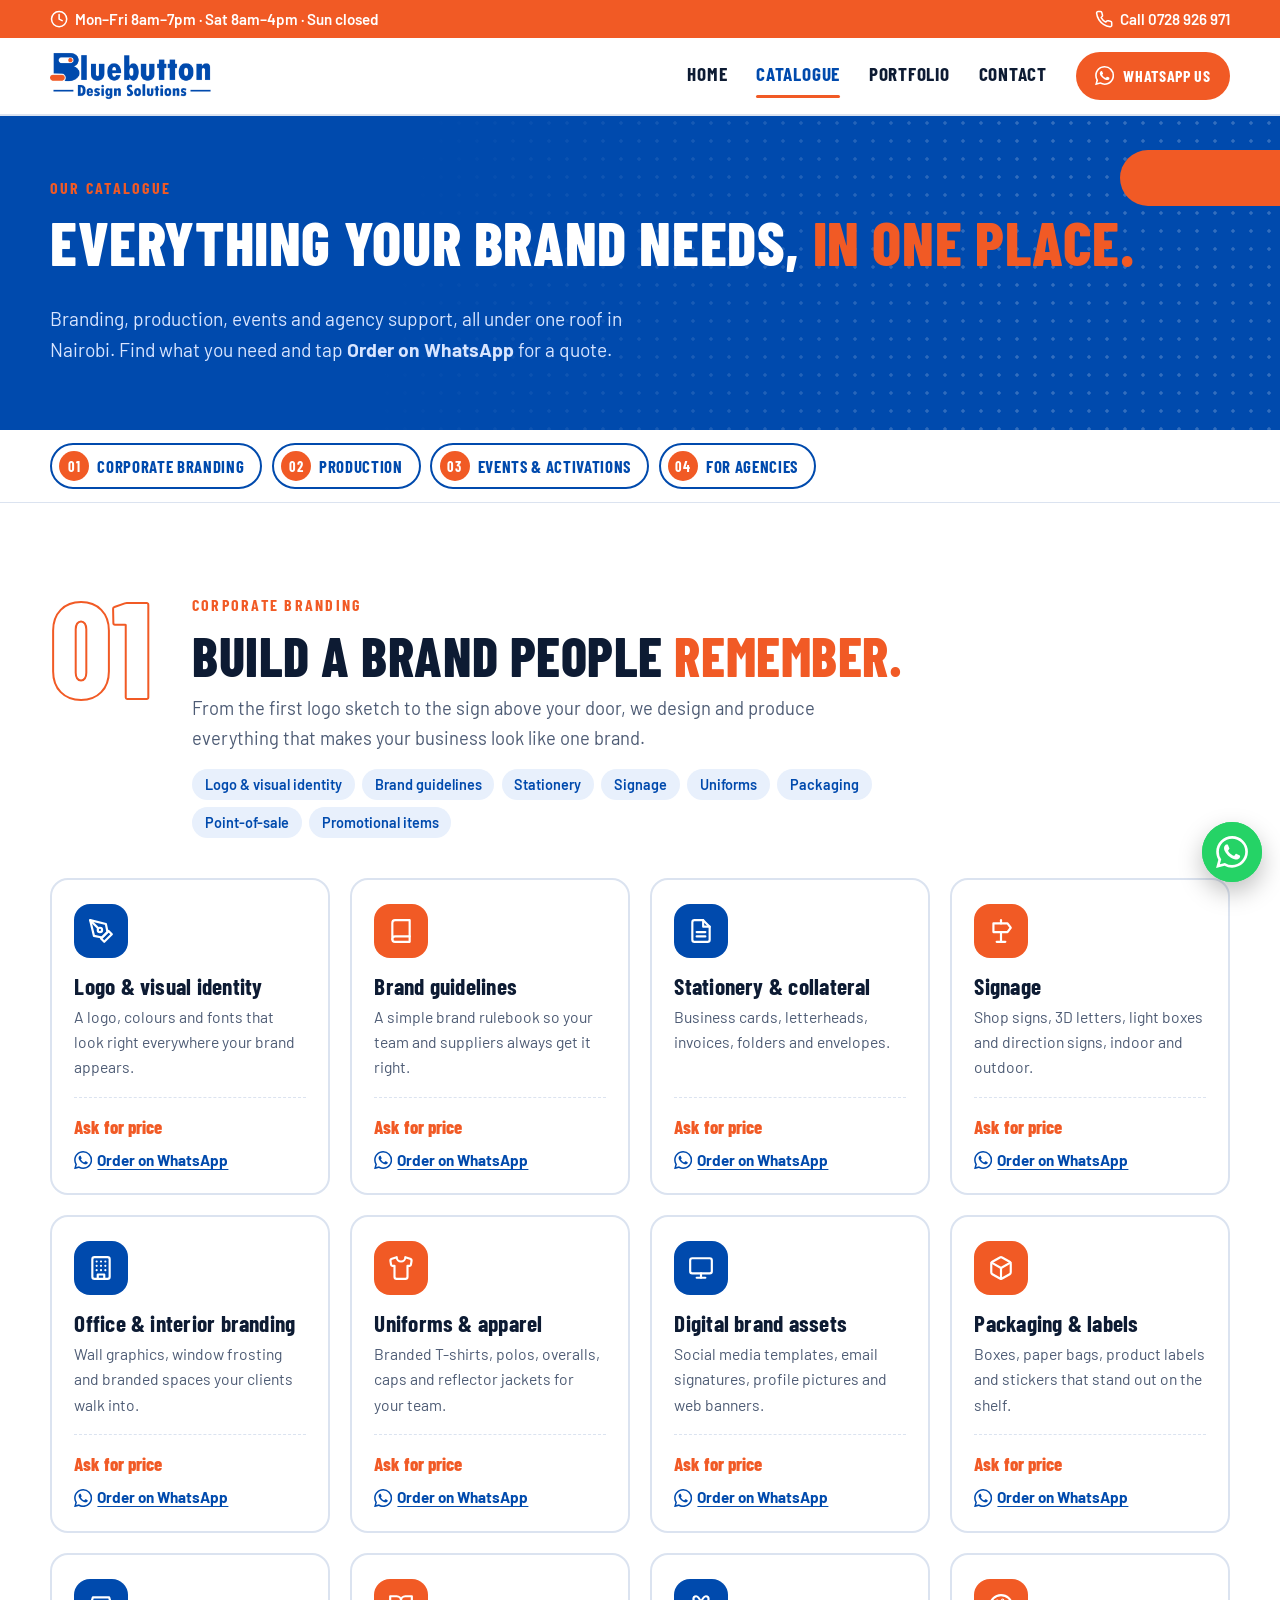
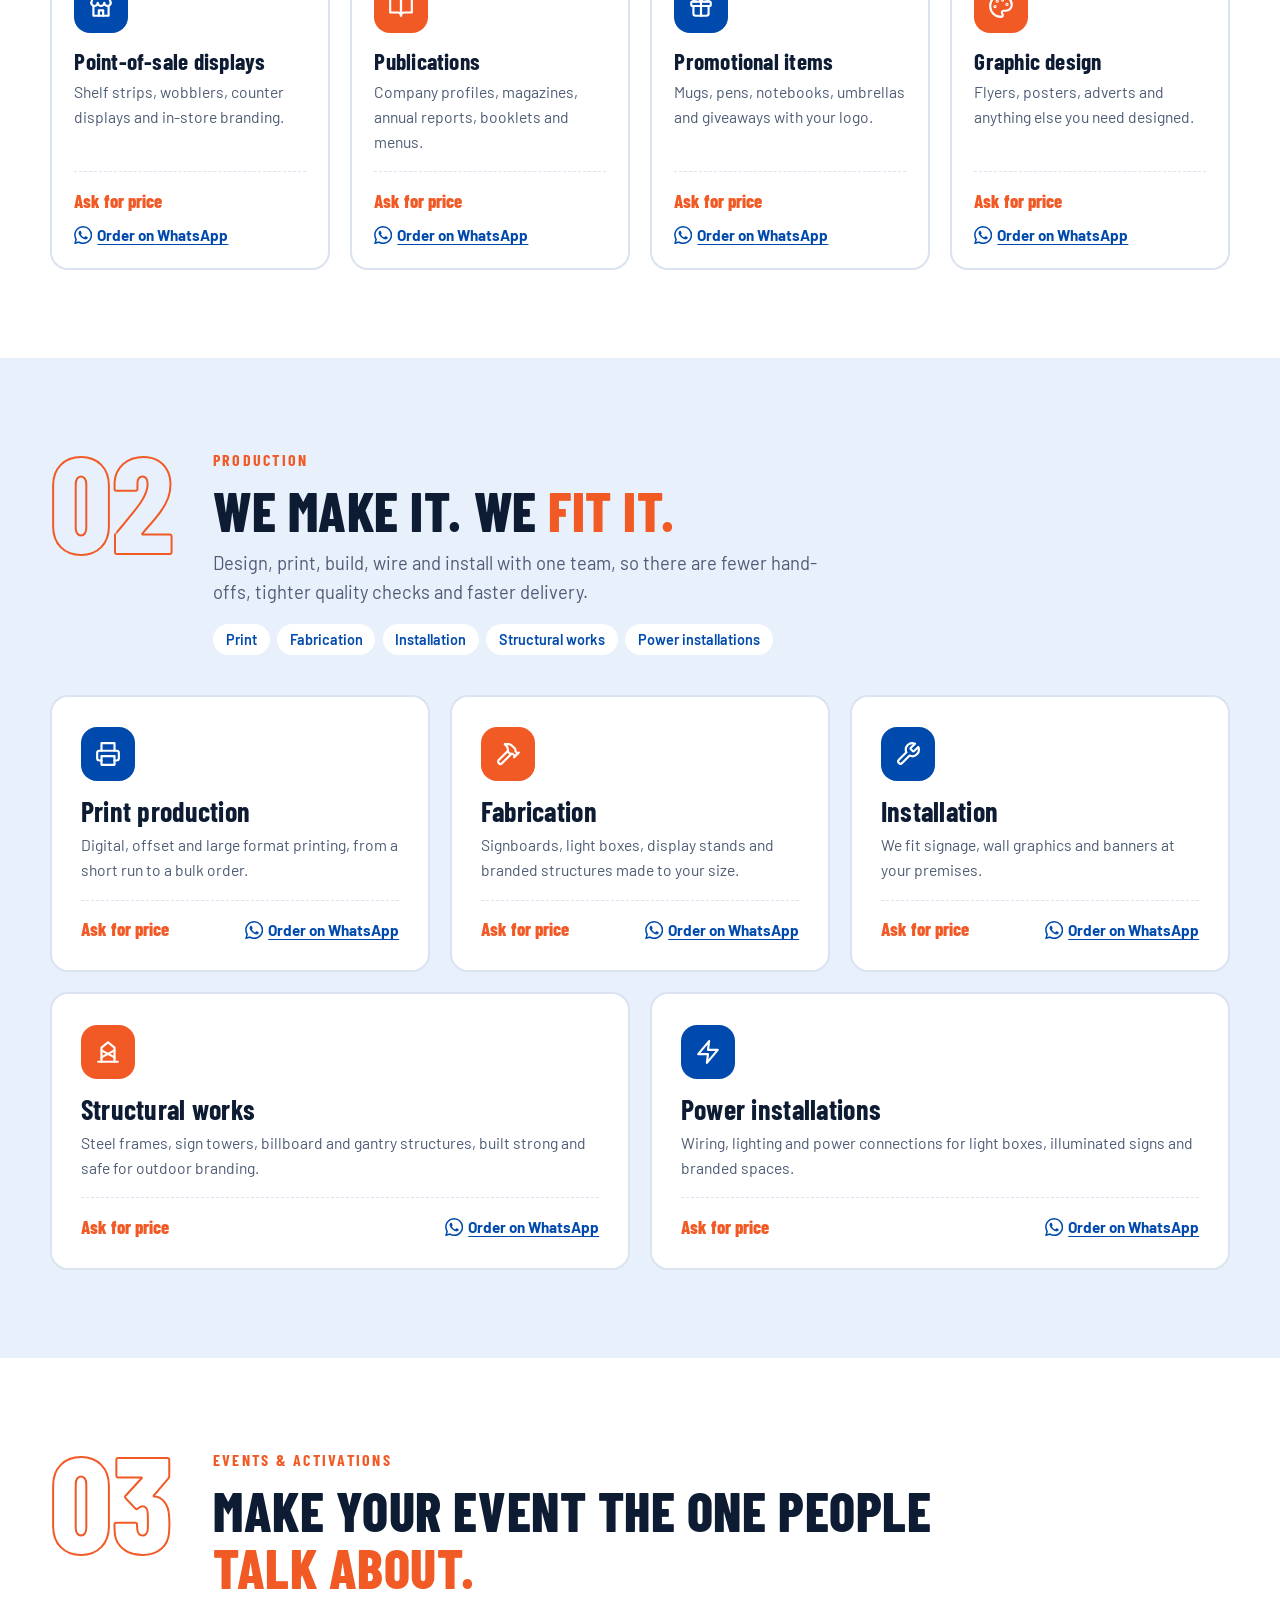
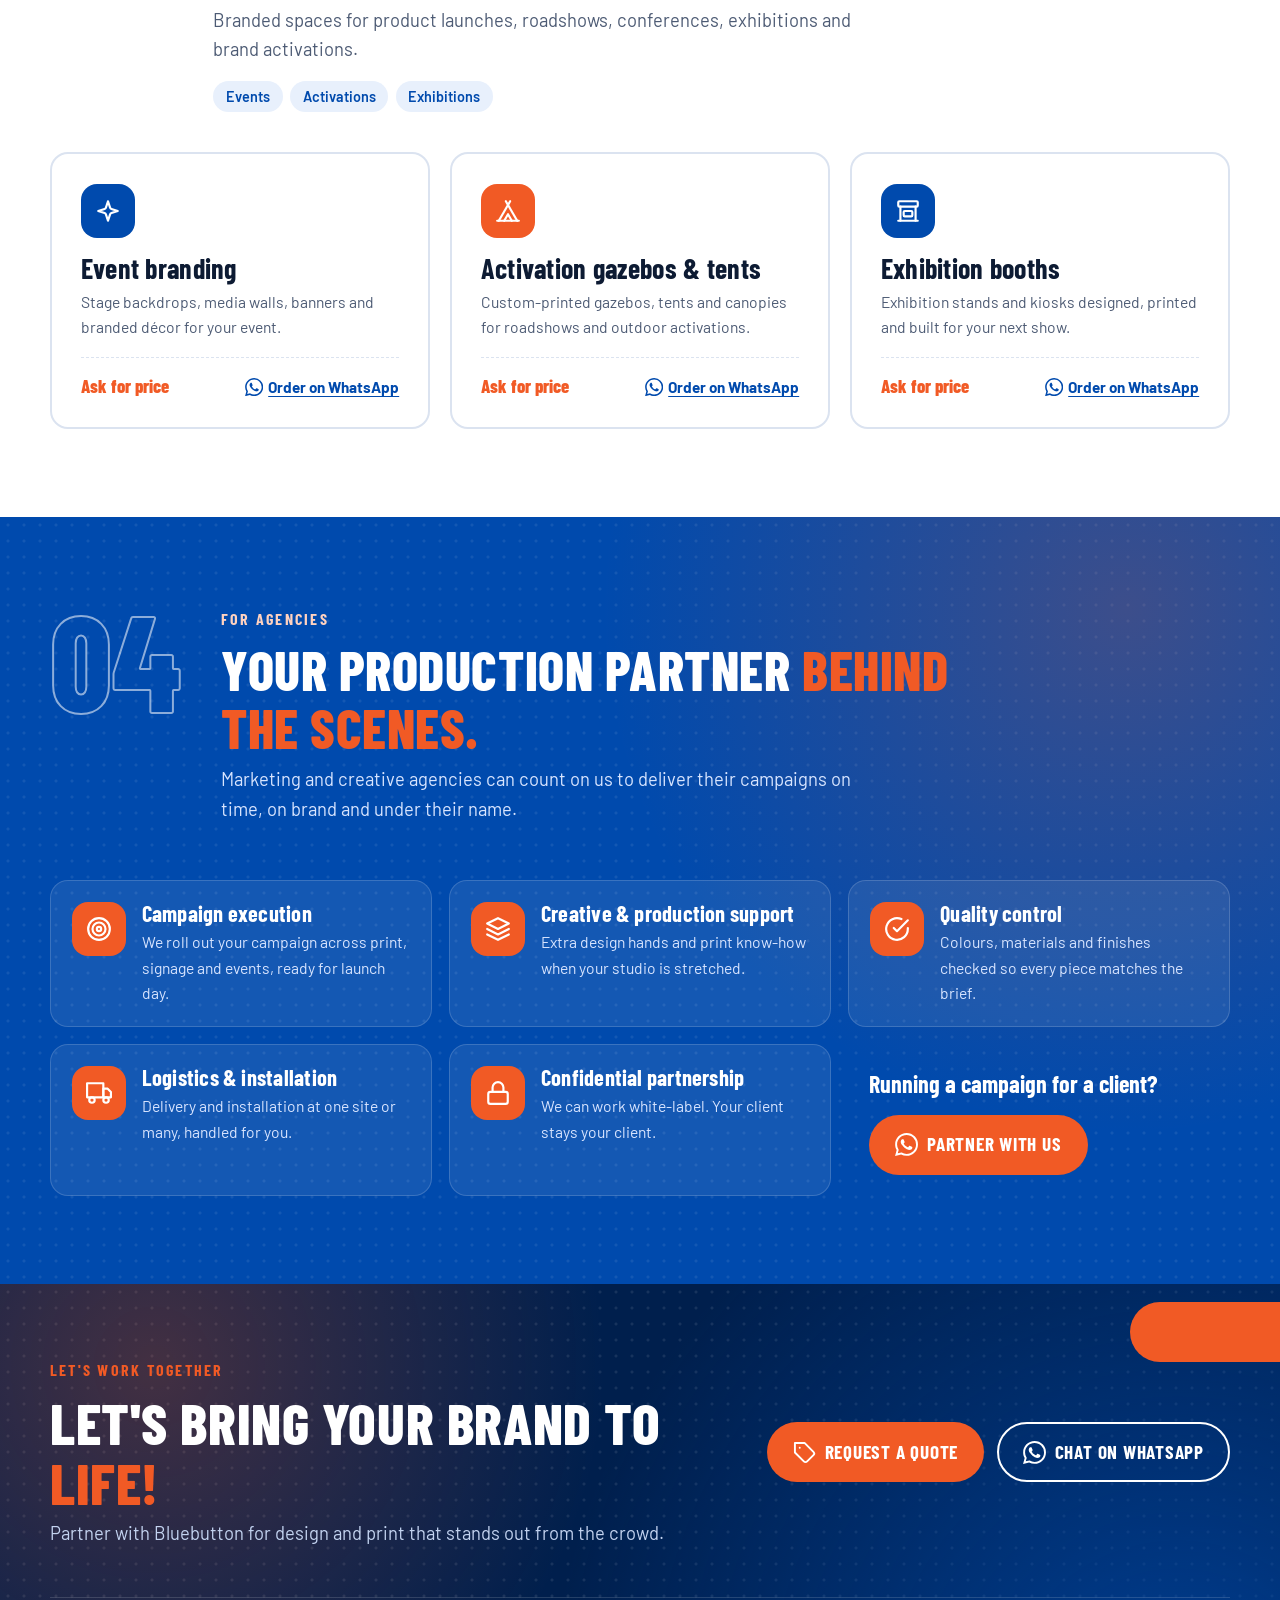
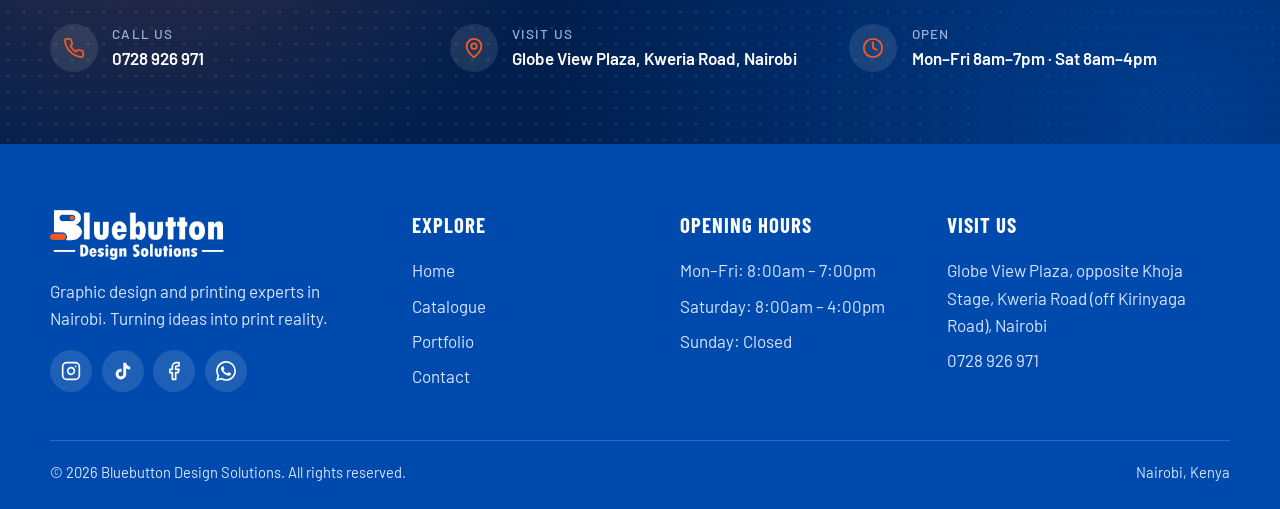
==== commit 2002a7b6: "Remove Services & Prices page and add structural works and power installations to the catalogue The " ====
--- a/catalogue.html
+++ b/catalogue.html
@@ -4,12 +4,12 @@
   <meta charset="utf-8">
   <meta name="viewport" content="width=device-width, initial-scale=1">
   <title>Catalogue | Bluebutton Design Solutions, Nairobi</title>
-  <meta name="description" content="Our full catalogue: corporate branding, signage, packaging, print production, event branding, exhibition booths and agency support in Nairobi. Order on WhatsApp.">
+  <meta name="description" content="Our full catalogue: corporate branding, signage, packaging, print production, structural works, power installations, event branding, exhibition booths and agency support in Nairobi. Order on WhatsApp.">
   <meta name="theme-color" content="#004aad">
   <link rel="canonical" href="https://mistarhummie.github.io/BLUEBUTTON/catalogue.html">
   <meta property="og:type" content="website">
   <meta property="og:title" content="Catalogue | Bluebutton Design Solutions, Nairobi">
-  <meta property="og:description" content="Our full catalogue: corporate branding, signage, packaging, print production, event branding, exhibition booths and agency support in Nairobi. Order on WhatsApp.">
+  <meta property="og:description" content="Our full catalogue: corporate branding, signage, packaging, print production, structural works, power installations, event branding, exhibition booths and agency support in Nairobi. Order on WhatsApp.">
   <meta property="og:image" content="https://mistarhummie.github.io/BLUEBUTTON/assets/logo.png">
   <meta property="og:url" content="https://mistarhummie.github.io/BLUEBUTTON/catalogue.html">
   <link rel="icon" href="assets/favicon.png" type="image/png">
@@ -32,7 +32,6 @@
       <button class="nav-toggle" aria-expanded="false" aria-controls="nav-menu" aria-label="Open menu"><span></span><span></span><span></span></button>
       <nav id="nav-menu" class="nav-menu" aria-label="Main">
         <a href="index.html">Home</a>
-        <a href="services.html">Services &amp; Prices</a>
         <a href="catalogue.html" aria-current="page">Catalogue</a>
         <a href="portfolio.html">Portfolio</a>
         <a href="contact.html">Contact</a>
@@ -98,14 +97,16 @@
           <div>
             <span class="eyebrow">Production</span>
             <h2>We make it. We <span class="accent">fit it.</span></h2>
-            <p>Design, print, build and install with one team, so there are fewer hand-offs, tighter quality checks and faster delivery.</p>
-            <ul class="cat-tags"><li>Print</li><li>Fabrication</li><li>Installation</li></ul>
-          </div>
-        </div>
-        <ul class="cat-grid cols-3">
+            <p>Design, print, build, wire and install with one team, so there are fewer hand-offs, tighter quality checks and faster delivery.</p>
+            <ul class="cat-tags"><li>Print</li><li>Fabrication</li><li>Installation</li><li>Structural works</li><li>Power installations</li></ul>
+          </div>
+        </div>
+        <ul class="cat-grid cols-5">
           <li class="cat-card"><span class="cat-ic"><svg class="i" aria-hidden="true"><use href="assets/icons.svg#printer"/></svg></span><h3>Print production</h3><p>Digital, offset and large format printing, from a short run to a bulk order.</p><div class="cat-foot"><span class="price">Ask for price</span><button class="order-btn" data-order="Print production"><svg class="i" aria-hidden="true"><use href="assets/icons.svg#whatsapp"/></svg> Order on WhatsApp</button></div></li>
           <li class="cat-card"><span class="cat-ic"><svg class="i" aria-hidden="true"><use href="assets/icons.svg#hammer"/></svg></span><h3>Fabrication</h3><p>Signboards, light boxes, display stands and branded structures made to your size.</p><div class="cat-foot"><span class="price">Ask for price</span><button class="order-btn" data-order="Fabrication"><svg class="i" aria-hidden="true"><use href="assets/icons.svg#whatsapp"/></svg> Order on WhatsApp</button></div></li>
           <li class="cat-card"><span class="cat-ic"><svg class="i" aria-hidden="true"><use href="assets/icons.svg#wrench"/></svg></span><h3>Installation</h3><p>We fit signage, wall graphics and banners at your premises.</p><div class="cat-foot"><span class="price">Ask for price</span><button class="order-btn" data-order="Installation"><svg class="i" aria-hidden="true"><use href="assets/icons.svg#whatsapp"/></svg> Order on WhatsApp</button></div></li>
+          <li class="cat-card"><span class="cat-ic"><svg class="i" aria-hidden="true"><use href="assets/icons.svg#structure"/></svg></span><h3>Structural works</h3><p>Steel frames, sign towers, billboard and gantry structures, built strong and safe for outdoor branding.</p><div class="cat-foot"><span class="price">Ask for price</span><button class="order-btn" data-order="Structural works"><svg class="i" aria-hidden="true"><use href="assets/icons.svg#whatsapp"/></svg> Order on WhatsApp</button></div></li>
+          <li class="cat-card"><span class="cat-ic"><svg class="i" aria-hidden="true"><use href="assets/icons.svg#zap"/></svg></span><h3>Power installations</h3><p>Wiring, lighting and power connections for light boxes, illuminated signs and branded spaces.</p><div class="cat-foot"><span class="price">Ask for price</span><button class="order-btn" data-order="Power installations"><svg class="i" aria-hidden="true"><use href="assets/icons.svg#whatsapp"/></svg> Order on WhatsApp</button></div></li>
         </ul>
       </div>
     </section>
@@ -186,7 +187,6 @@
         <h4>Explore</h4>
         <ul>
           <li><a href="index.html">Home</a></li>
-          <li><a href="services.html">Services &amp; Prices</a></li>
           <li><a href="catalogue.html">Catalogue</a></li>
           <li><a href="portfolio.html">Portfolio</a></li>
           <li><a href="contact.html">Contact</a></li>
--- a/styles.css
+++ b/styles.css
@@ -725,8 +725,11 @@
 .cat-card p { color: var(--muted); font-size: .98rem; margin-bottom: 1.1rem; }
 .cat-foot { margin-top: auto; padding-top: .9rem; border-top: 1px dashed var(--line); display: flex; flex-wrap: wrap; align-items: center; justify-content: space-between; gap: .4rem .8rem; }
 .cat-foot .price { font-size: 1.15rem; }
-.cols-3 .cat-card { padding: 1.9rem 1.8rem 1.6rem; }
-.cols-3 .cat-card h3 { font-size: 1.75rem; }
+.cat-grid.cols-5 { grid-template-columns: repeat(6, minmax(0, 1fr)); }
+.cols-5 .cat-card { grid-column: span 2; }
+.cols-5 .cat-card:nth-child(n+4) { grid-column: span 3; }
+.cols-3 .cat-card, .cols-5 .cat-card { padding: 1.9rem 1.8rem 1.6rem; }
+.cols-3 .cat-card h3, .cols-5 .cat-card h3 { font-size: 1.75rem; }
 
 /* Agencies: deep blue band */
 .cat-agency {
@@ -753,18 +756,21 @@
 .ag-cta p { margin: 0; font-family: var(--head); font-weight: 700; font-size: 1.5rem; }
 
 @media (max-width: 1000px) {
-  .cat-grid, .cat-grid.cols-3, .ag-grid { grid-template-columns: repeat(2, minmax(0, 1fr)); }
+  .cat-grid, .cat-grid.cols-3, .cat-grid.cols-5, .ag-grid { grid-template-columns: repeat(2, minmax(0, 1fr)); }
+  .cols-5 .cat-card, .cols-5 .cat-card:nth-child(n+4) { grid-column: auto; }
+  .cols-5 .cat-card:last-child { grid-column: 1 / -1; }
 }
 @media (max-width: 600px) {
   .cat-jump { top: 0; position: relative; }
   .cat-head { grid-template-columns: minmax(0, 1fr); gap: .2rem; }
   .cat-num { font-size: 4.5rem; }
-  .cat-grid, .cat-grid.cols-3, .ag-grid { grid-template-columns: minmax(0, 1fr); }
+  .cat-grid, .cat-grid.cols-3, .cat-grid.cols-5, .ag-grid { grid-template-columns: minmax(0, 1fr); }
+  .cols-5 .cat-card:last-child { grid-column: auto; }
   .cat-grid { gap: .8rem; }
-  .cat-card, .cols-3 .cat-card { display: grid; grid-template-columns: auto minmax(0, 1fr); column-gap: 1rem; padding: 1.1rem 1.1rem 1rem; }
+  .cat-card, .cols-3 .cat-card, .cols-5 .cat-card { display: grid; grid-template-columns: auto minmax(0, 1fr); column-gap: 1rem; padding: 1.1rem 1.1rem 1rem; }
   .cat-card .cat-ic { width: 46px; height: 46px; border-radius: 14px; margin: 0; grid-row: span 2; }
   .cat-card .cat-ic .i { width: 22px; height: 22px; }
-  .cat-card h3, .cols-3 .cat-card h3 { font-size: 1.3rem; margin-bottom: .15rem; }
+  .cat-card h3, .cols-3 .cat-card h3, .cols-5 .cat-card h3 { font-size: 1.3rem; margin-bottom: .15rem; }
   .cat-card p { margin-bottom: .6rem; font-size: .95rem; }
   .cat-foot { grid-column: 1 / -1; padding-top: .7rem; }
 }
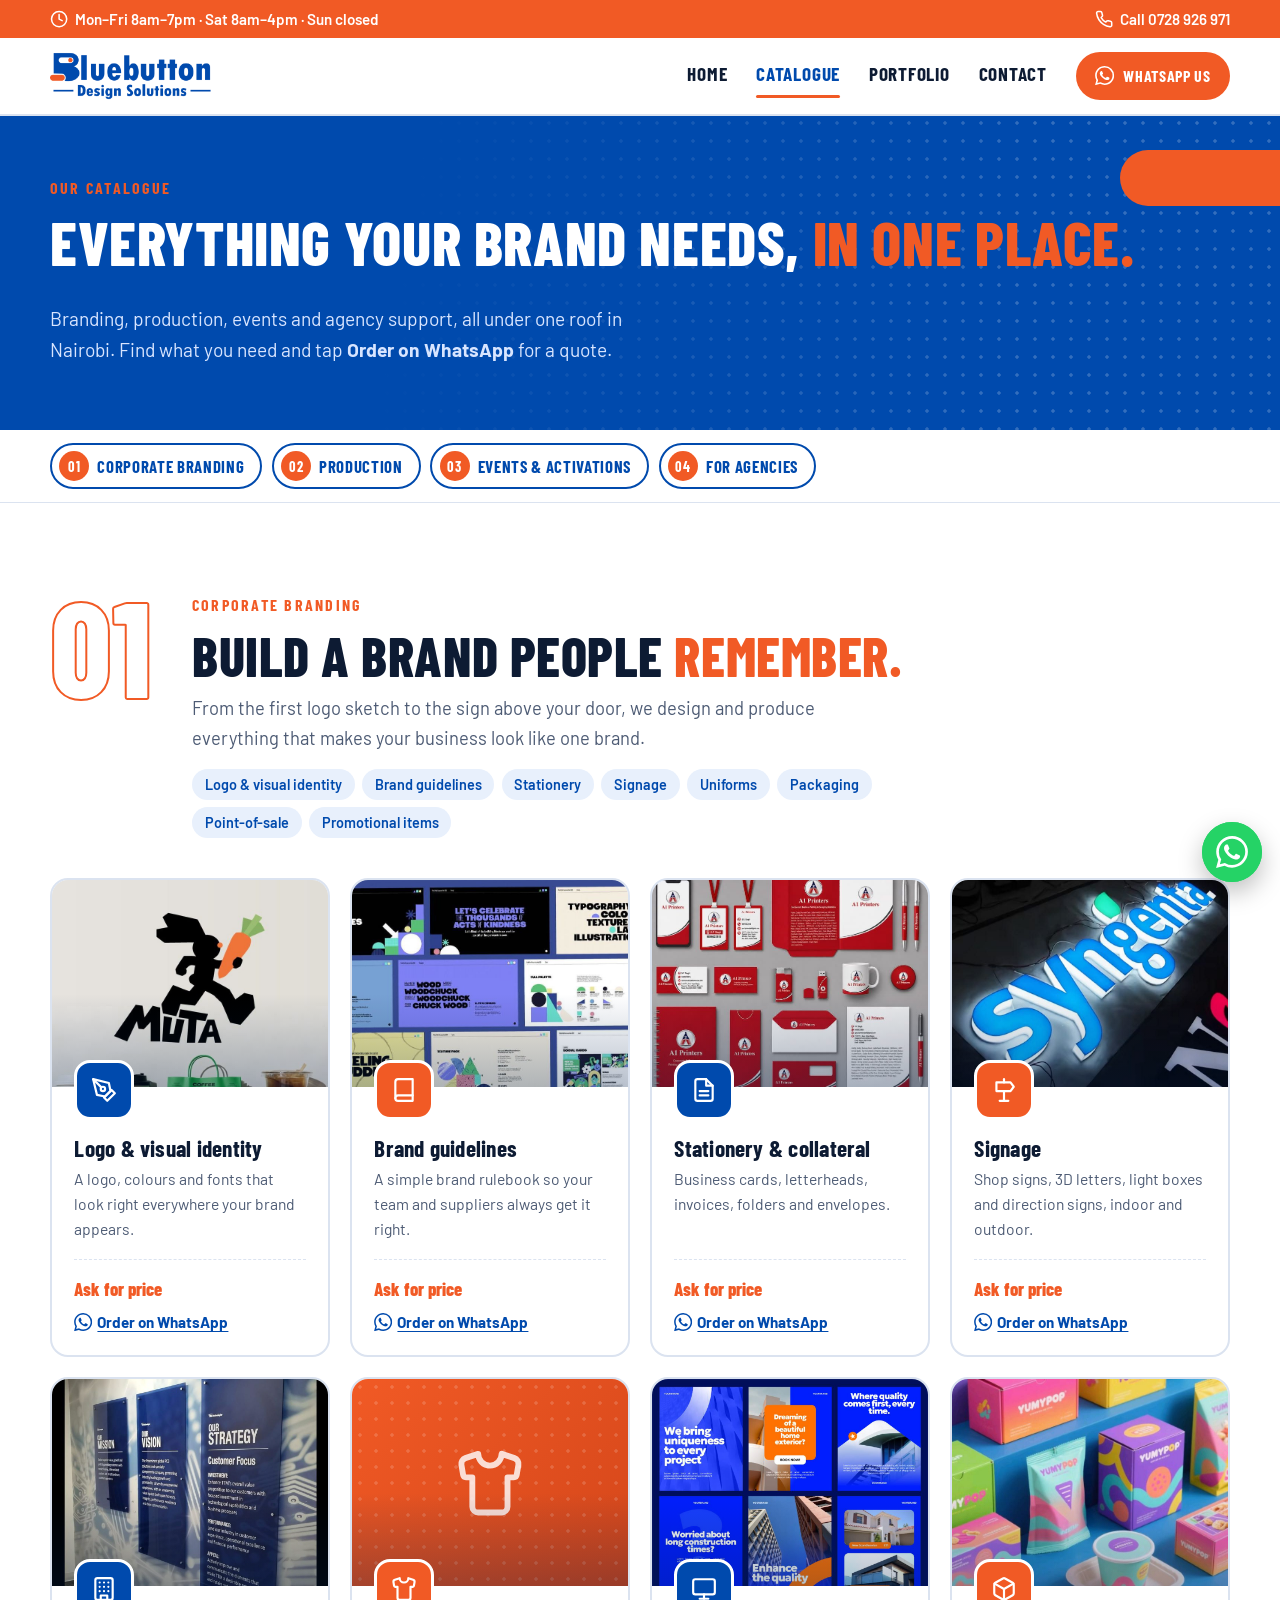
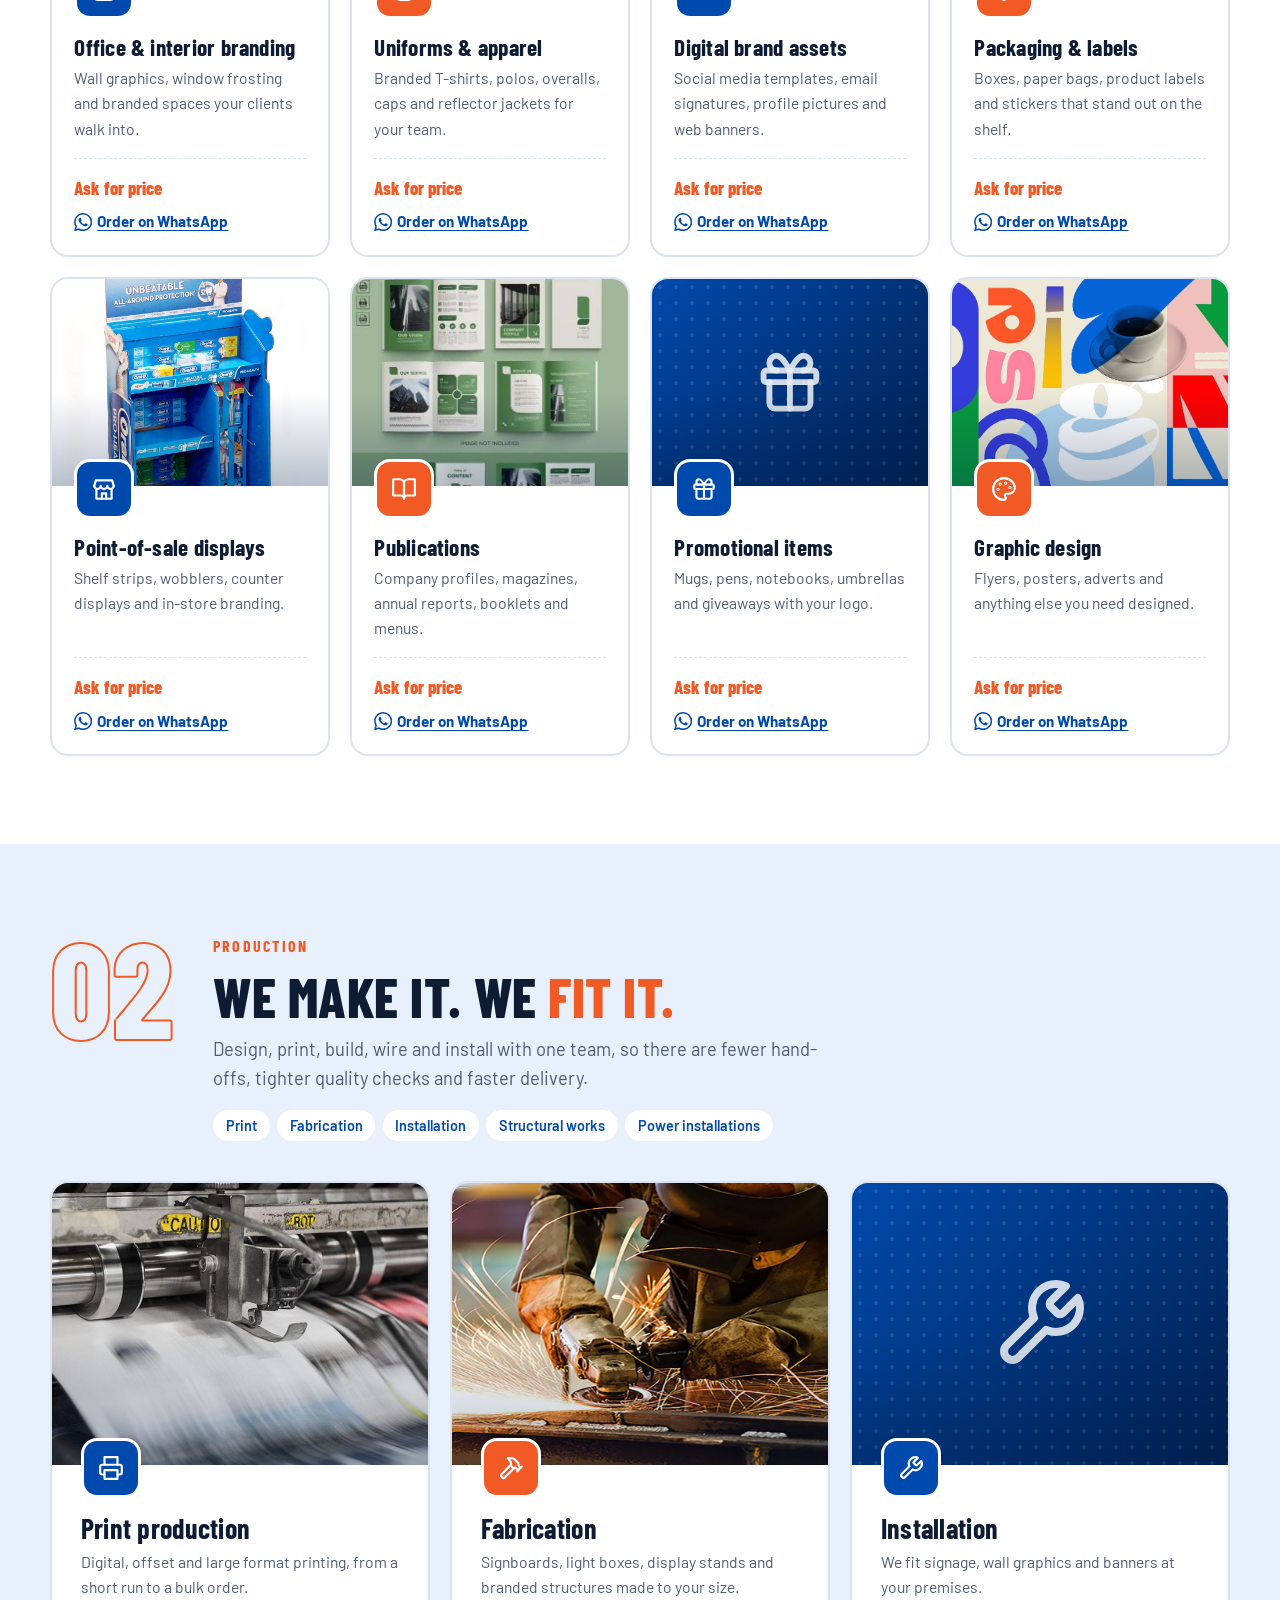
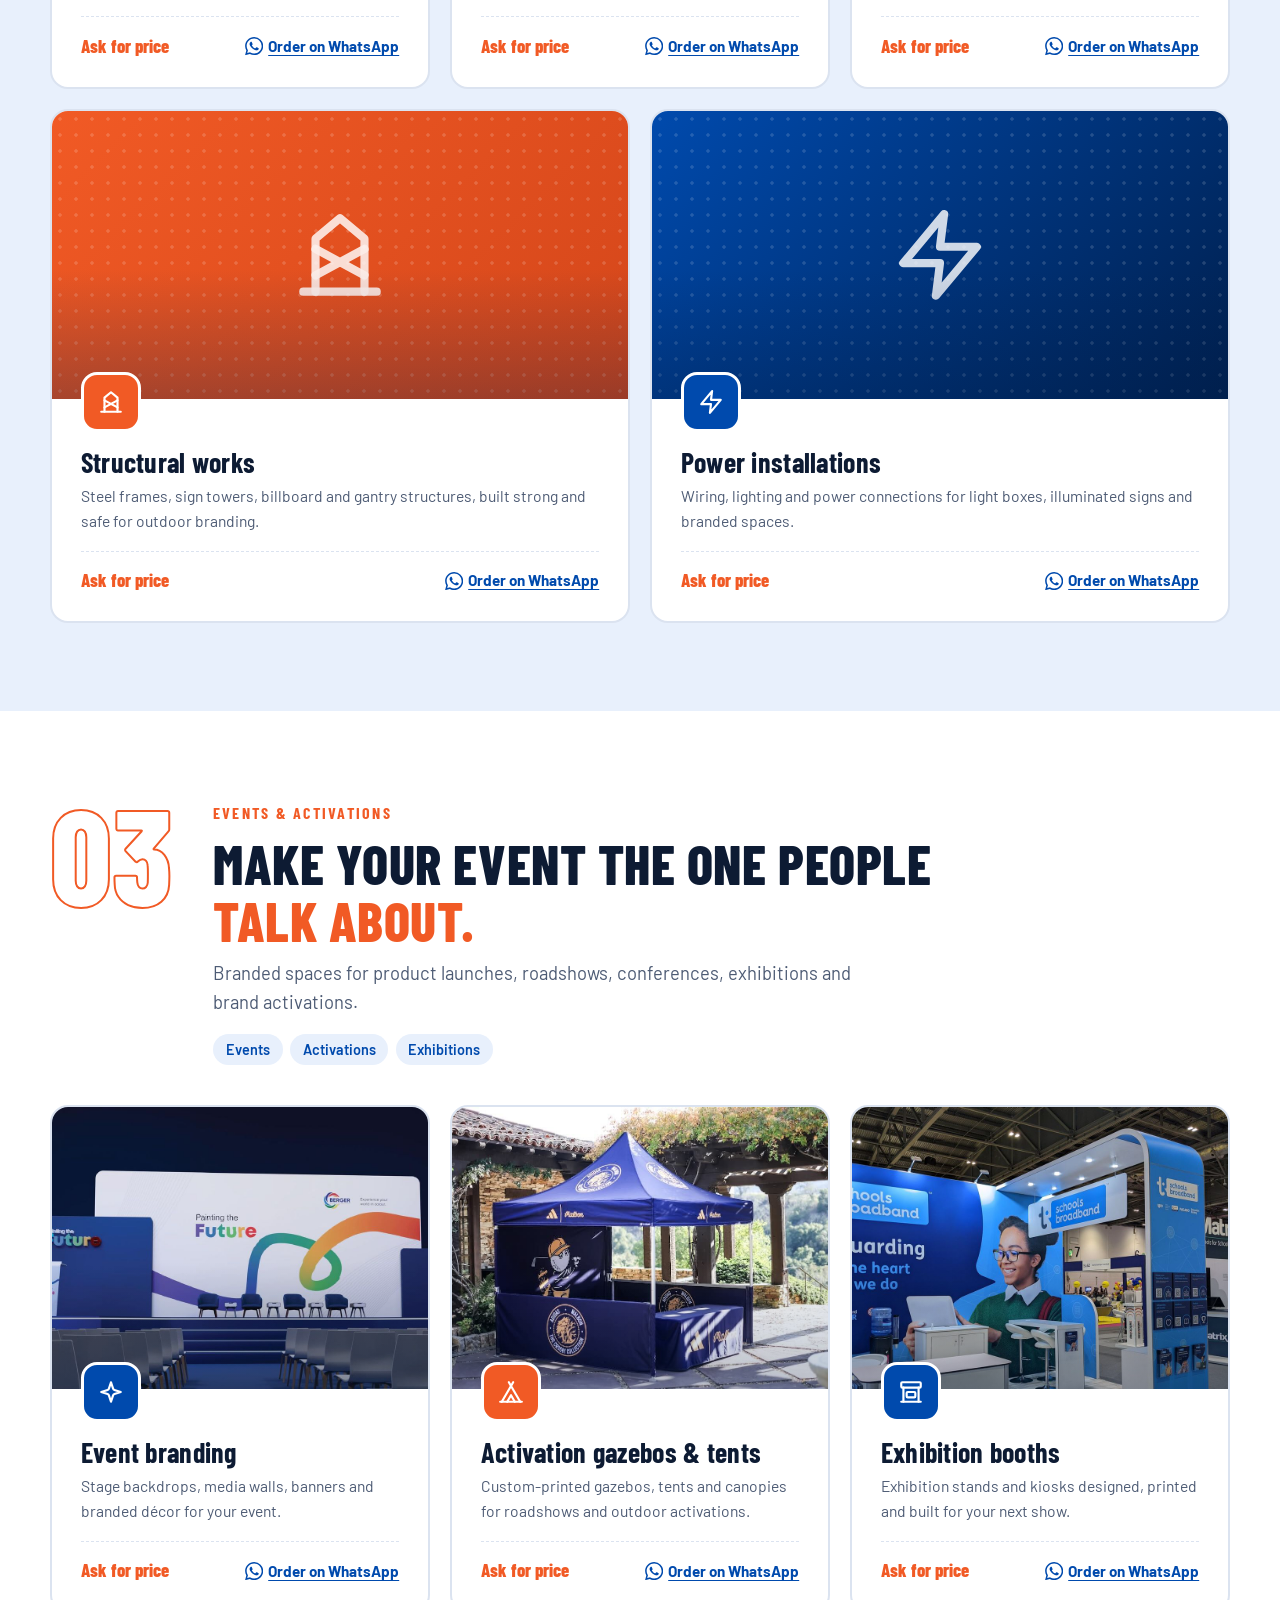
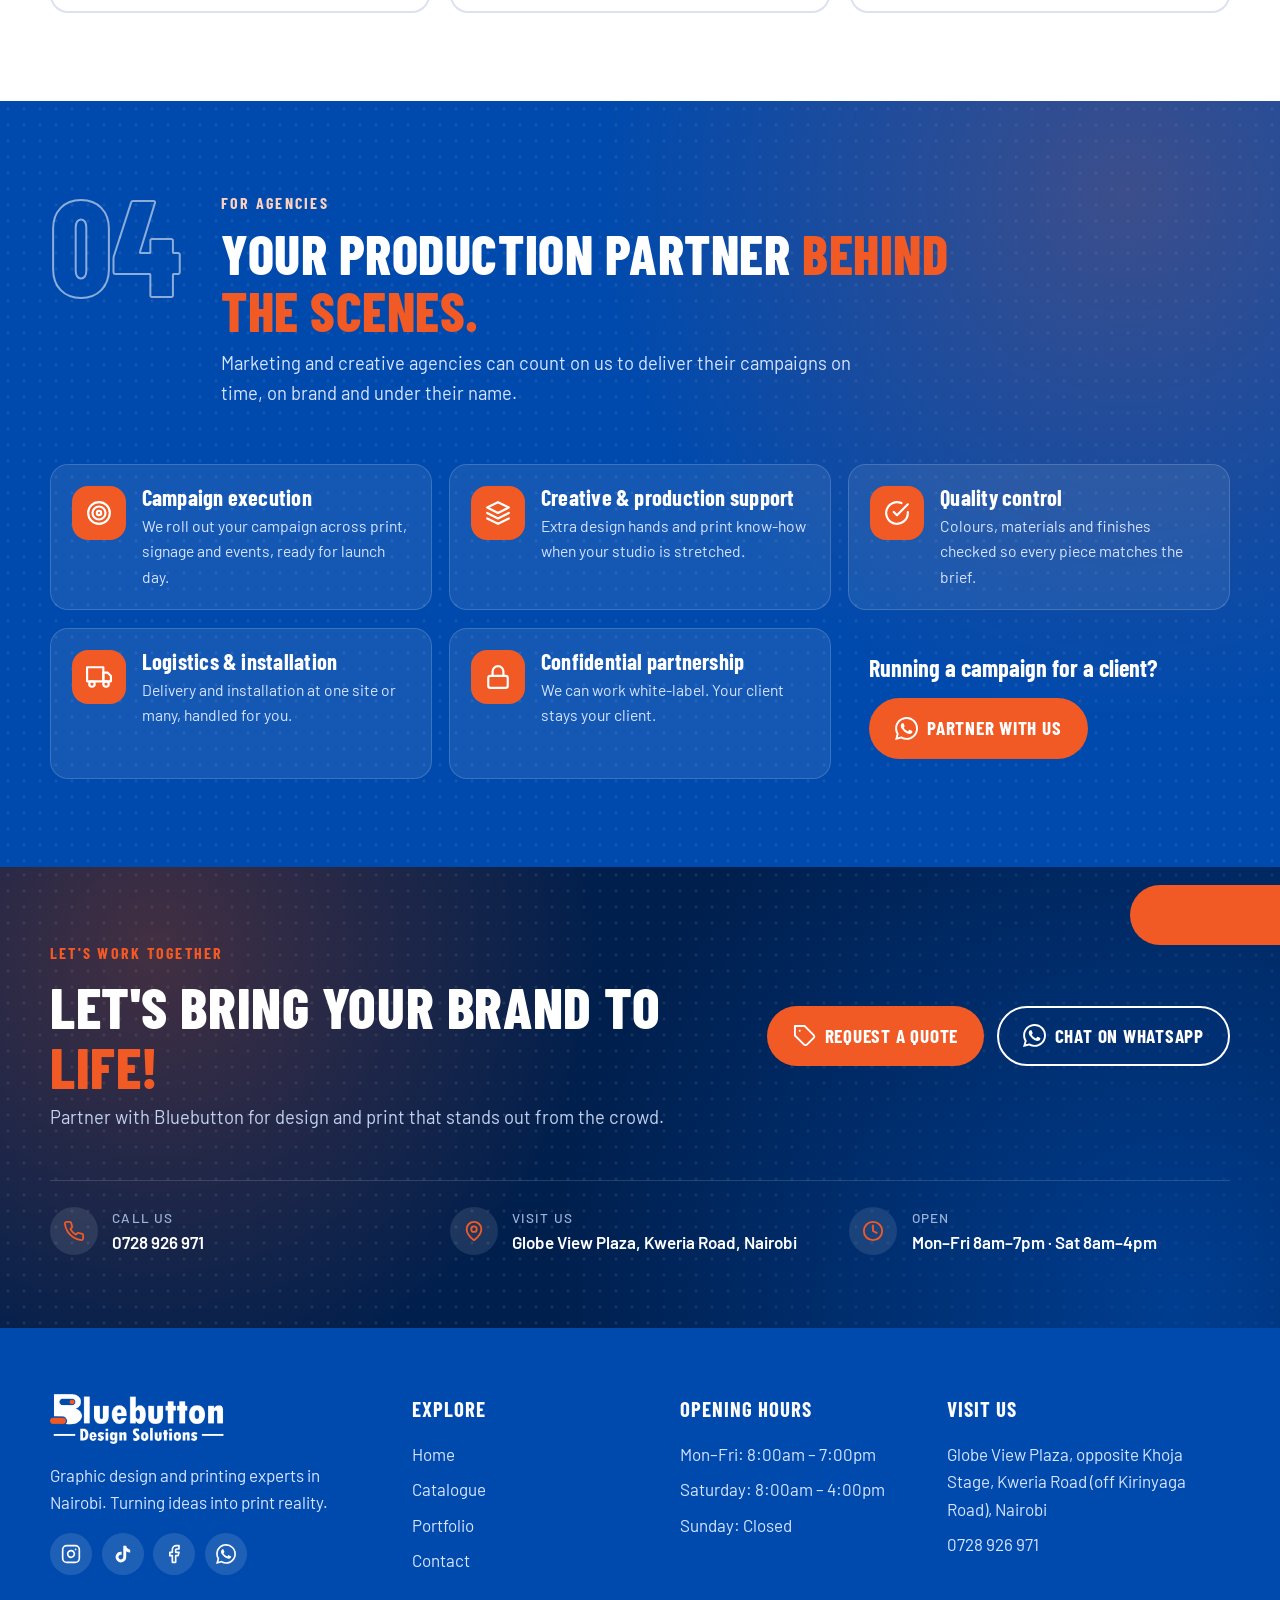
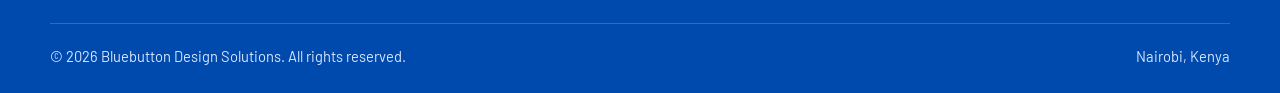
==== commit 0a921247: "Add photos to catalogue cards Photos from the owner's Drive folder, cropped to 4:3 and saved in asse" ====
--- a/catalogue.html
+++ b/catalogue.html
@@ -61,6 +61,8 @@
     <!--
       PRICES: to show a price, change "Ask for price" to e.g. "From KES 1,500".
       To remove something you don't offer, delete its whole <li class="cat-card"> ... </li> line.
+      PHOTOS: photos live in assets/catalogue/. To add one to a card that has none, replace its
+      <div class="cat-media ph" ...>...</div> with <div class="cat-media"><img src="assets/catalogue/NAME.jpg" alt="..." loading="lazy"></div>
     -->
     <section class="section cat" id="branding">
       <div class="container">
@@ -74,18 +76,18 @@
           </div>
         </div>
         <ul class="cat-grid cols-4">
-          <li class="cat-card"><span class="cat-ic"><svg class="i" aria-hidden="true"><use href="assets/icons.svg#pen"/></svg></span><h3>Logo &amp; visual identity</h3><p>A logo, colours and fonts that look right everywhere your brand appears.</p><div class="cat-foot"><span class="price">Ask for price</span><button class="order-btn" data-order="Logo and visual identity"><svg class="i" aria-hidden="true"><use href="assets/icons.svg#whatsapp"/></svg> Order on WhatsApp</button></div></li>
-          <li class="cat-card"><span class="cat-ic"><svg class="i" aria-hidden="true"><use href="assets/icons.svg#book"/></svg></span><h3>Brand guidelines</h3><p>A simple brand rulebook so your team and suppliers always get it right.</p><div class="cat-foot"><span class="price">Ask for price</span><button class="order-btn" data-order="Brand guidelines"><svg class="i" aria-hidden="true"><use href="assets/icons.svg#whatsapp"/></svg> Order on WhatsApp</button></div></li>
-          <li class="cat-card"><span class="cat-ic"><svg class="i" aria-hidden="true"><use href="assets/icons.svg#file"/></svg></span><h3>Stationery &amp; collateral</h3><p>Business cards, letterheads, invoices, folders and envelopes.</p><div class="cat-foot"><span class="price">Ask for price</span><button class="order-btn" data-order="Stationery and collateral"><svg class="i" aria-hidden="true"><use href="assets/icons.svg#whatsapp"/></svg> Order on WhatsApp</button></div></li>
-          <li class="cat-card"><span class="cat-ic"><svg class="i" aria-hidden="true"><use href="assets/icons.svg#sign"/></svg></span><h3>Signage</h3><p>Shop signs, 3D letters, light boxes and direction signs, indoor and outdoor.</p><div class="cat-foot"><span class="price">Ask for price</span><button class="order-btn" data-order="Signage"><svg class="i" aria-hidden="true"><use href="assets/icons.svg#whatsapp"/></svg> Order on WhatsApp</button></div></li>
-          <li class="cat-card"><span class="cat-ic"><svg class="i" aria-hidden="true"><use href="assets/icons.svg#building"/></svg></span><h3>Office &amp; interior branding</h3><p>Wall graphics, window frosting and branded spaces your clients walk into.</p><div class="cat-foot"><span class="price">Ask for price</span><button class="order-btn" data-order="Office and interior branding"><svg class="i" aria-hidden="true"><use href="assets/icons.svg#whatsapp"/></svg> Order on WhatsApp</button></div></li>
-          <li class="cat-card"><span class="cat-ic"><svg class="i" aria-hidden="true"><use href="assets/icons.svg#shirt"/></svg></span><h3>Uniforms &amp; apparel</h3><p>Branded T-shirts, polos, overalls, caps and reflector jackets for your team.</p><div class="cat-foot"><span class="price">Ask for price</span><button class="order-btn" data-order="Uniforms and apparel"><svg class="i" aria-hidden="true"><use href="assets/icons.svg#whatsapp"/></svg> Order on WhatsApp</button></div></li>
-          <li class="cat-card"><span class="cat-ic"><svg class="i" aria-hidden="true"><use href="assets/icons.svg#monitor"/></svg></span><h3>Digital brand assets</h3><p>Social media templates, email signatures, profile pictures and web banners.</p><div class="cat-foot"><span class="price">Ask for price</span><button class="order-btn" data-order="Digital brand assets"><svg class="i" aria-hidden="true"><use href="assets/icons.svg#whatsapp"/></svg> Order on WhatsApp</button></div></li>
-          <li class="cat-card"><span class="cat-ic"><svg class="i" aria-hidden="true"><use href="assets/icons.svg#box"/></svg></span><h3>Packaging &amp; labels</h3><p>Boxes, paper bags, product labels and stickers that stand out on the shelf.</p><div class="cat-foot"><span class="price">Ask for price</span><button class="order-btn" data-order="Packaging and labels"><svg class="i" aria-hidden="true"><use href="assets/icons.svg#whatsapp"/></svg> Order on WhatsApp</button></div></li>
-          <li class="cat-card"><span class="cat-ic"><svg class="i" aria-hidden="true"><use href="assets/icons.svg#store"/></svg></span><h3>Point-of-sale displays</h3><p>Shelf strips, wobblers, counter displays and in-store branding.</p><div class="cat-foot"><span class="price">Ask for price</span><button class="order-btn" data-order="Point-of-sale displays"><svg class="i" aria-hidden="true"><use href="assets/icons.svg#whatsapp"/></svg> Order on WhatsApp</button></div></li>
-          <li class="cat-card"><span class="cat-ic"><svg class="i" aria-hidden="true"><use href="assets/icons.svg#book-open"/></svg></span><h3>Publications</h3><p>Company profiles, magazines, annual reports, booklets and menus.</p><div class="cat-foot"><span class="price">Ask for price</span><button class="order-btn" data-order="Publications"><svg class="i" aria-hidden="true"><use href="assets/icons.svg#whatsapp"/></svg> Order on WhatsApp</button></div></li>
-          <li class="cat-card"><span class="cat-ic"><svg class="i" aria-hidden="true"><use href="assets/icons.svg#gift"/></svg></span><h3>Promotional items</h3><p>Mugs, pens, notebooks, umbrellas and giveaways with your logo.</p><div class="cat-foot"><span class="price">Ask for price</span><button class="order-btn" data-order="Promotional items"><svg class="i" aria-hidden="true"><use href="assets/icons.svg#whatsapp"/></svg> Order on WhatsApp</button></div></li>
-          <li class="cat-card"><span class="cat-ic"><svg class="i" aria-hidden="true"><use href="assets/icons.svg#palette"/></svg></span><h3>Graphic design</h3><p>Flyers, posters, adverts and anything else you need designed.</p><div class="cat-foot"><span class="price">Ask for price</span><button class="order-btn" data-order="Graphic design"><svg class="i" aria-hidden="true"><use href="assets/icons.svg#whatsapp"/></svg> Order on WhatsApp</button></div></li>
+          <li class="cat-card"><div class="cat-media has-alt"><img src="assets/catalogue/logo.jpg" alt="Logo &amp; visual identity by Bluebutton" loading="lazy" width="960" height="720"><img class="alt" src="assets/catalogue/logo-2.jpg" alt="" loading="lazy" width="960" height="720"></div><span class="cat-ic"><svg class="i" aria-hidden="true"><use href="assets/icons.svg#pen"/></svg></span><h3>Logo &amp; visual identity</h3><p>A logo, colours and fonts that look right everywhere your brand appears.</p><div class="cat-foot"><span class="price">Ask for price</span><button class="order-btn" data-order="Logo and visual identity"><svg class="i" aria-hidden="true"><use href="assets/icons.svg#whatsapp"/></svg> Order on WhatsApp</button></div></li>
+          <li class="cat-card"><div class="cat-media has-alt"><img src="assets/catalogue/brand-guidelines.jpg" alt="Brand guidelines by Bluebutton" loading="lazy" width="960" height="720"><img class="alt" src="assets/catalogue/brand-guidelines-2.jpg" alt="" loading="lazy" width="960" height="720"></div><span class="cat-ic"><svg class="i" aria-hidden="true"><use href="assets/icons.svg#book"/></svg></span><h3>Brand guidelines</h3><p>A simple brand rulebook so your team and suppliers always get it right.</p><div class="cat-foot"><span class="price">Ask for price</span><button class="order-btn" data-order="Brand guidelines"><svg class="i" aria-hidden="true"><use href="assets/icons.svg#whatsapp"/></svg> Order on WhatsApp</button></div></li>
+          <li class="cat-card"><div class="cat-media"><img src="assets/catalogue/stationery.jpg" alt="Stationery &amp; collateral by Bluebutton" loading="lazy" width="960" height="720"></div><span class="cat-ic"><svg class="i" aria-hidden="true"><use href="assets/icons.svg#file"/></svg></span><h3>Stationery &amp; collateral</h3><p>Business cards, letterheads, invoices, folders and envelopes.</p><div class="cat-foot"><span class="price">Ask for price</span><button class="order-btn" data-order="Stationery and collateral"><svg class="i" aria-hidden="true"><use href="assets/icons.svg#whatsapp"/></svg> Order on WhatsApp</button></div></li>
+          <li class="cat-card"><div class="cat-media"><img src="assets/catalogue/signage.jpg" alt="Signage by Bluebutton" loading="lazy" width="960" height="720"></div><span class="cat-ic"><svg class="i" aria-hidden="true"><use href="assets/icons.svg#sign"/></svg></span><h3>Signage</h3><p>Shop signs, 3D letters, light boxes and direction signs, indoor and outdoor.</p><div class="cat-foot"><span class="price">Ask for price</span><button class="order-btn" data-order="Signage"><svg class="i" aria-hidden="true"><use href="assets/icons.svg#whatsapp"/></svg> Order on WhatsApp</button></div></li>
+          <li class="cat-card"><div class="cat-media has-alt"><img src="assets/catalogue/office-branding.jpg" alt="Office &amp; interior branding by Bluebutton" loading="lazy" width="960" height="720"><img class="alt" src="assets/catalogue/office-branding-2.jpg" alt="" loading="lazy" width="960" height="720"></div><span class="cat-ic"><svg class="i" aria-hidden="true"><use href="assets/icons.svg#building"/></svg></span><h3>Office &amp; interior branding</h3><p>Wall graphics, window frosting and branded spaces your clients walk into.</p><div class="cat-foot"><span class="price">Ask for price</span><button class="order-btn" data-order="Office and interior branding"><svg class="i" aria-hidden="true"><use href="assets/icons.svg#whatsapp"/></svg> Order on WhatsApp</button></div></li>
+          <li class="cat-card"><div class="cat-media ph" aria-hidden="true"><svg class="i" aria-hidden="true"><use href="assets/icons.svg#shirt"/></svg></div><span class="cat-ic"><svg class="i" aria-hidden="true"><use href="assets/icons.svg#shirt"/></svg></span><h3>Uniforms &amp; apparel</h3><p>Branded T-shirts, polos, overalls, caps and reflector jackets for your team.</p><div class="cat-foot"><span class="price">Ask for price</span><button class="order-btn" data-order="Uniforms and apparel"><svg class="i" aria-hidden="true"><use href="assets/icons.svg#whatsapp"/></svg> Order on WhatsApp</button></div></li>
+          <li class="cat-card"><div class="cat-media"><img src="assets/catalogue/digital-assets.jpg" alt="Digital brand assets by Bluebutton" loading="lazy" width="960" height="720"></div><span class="cat-ic"><svg class="i" aria-hidden="true"><use href="assets/icons.svg#monitor"/></svg></span><h3>Digital brand assets</h3><p>Social media templates, email signatures, profile pictures and web banners.</p><div class="cat-foot"><span class="price">Ask for price</span><button class="order-btn" data-order="Digital brand assets"><svg class="i" aria-hidden="true"><use href="assets/icons.svg#whatsapp"/></svg> Order on WhatsApp</button></div></li>
+          <li class="cat-card"><div class="cat-media"><img src="assets/catalogue/packaging.jpg" alt="Packaging &amp; labels by Bluebutton" loading="lazy" width="960" height="720"></div><span class="cat-ic"><svg class="i" aria-hidden="true"><use href="assets/icons.svg#box"/></svg></span><h3>Packaging &amp; labels</h3><p>Boxes, paper bags, product labels and stickers that stand out on the shelf.</p><div class="cat-foot"><span class="price">Ask for price</span><button class="order-btn" data-order="Packaging and labels"><svg class="i" aria-hidden="true"><use href="assets/icons.svg#whatsapp"/></svg> Order on WhatsApp</button></div></li>
+          <li class="cat-card"><div class="cat-media"><img src="assets/catalogue/pos-displays.jpg" alt="Point-of-sale displays by Bluebutton" loading="lazy" width="960" height="720"></div><span class="cat-ic"><svg class="i" aria-hidden="true"><use href="assets/icons.svg#store"/></svg></span><h3>Point-of-sale displays</h3><p>Shelf strips, wobblers, counter displays and in-store branding.</p><div class="cat-foot"><span class="price">Ask for price</span><button class="order-btn" data-order="Point-of-sale displays"><svg class="i" aria-hidden="true"><use href="assets/icons.svg#whatsapp"/></svg> Order on WhatsApp</button></div></li>
+          <li class="cat-card"><div class="cat-media"><img src="assets/catalogue/publications.jpg" alt="Publications by Bluebutton" loading="lazy" width="960" height="720"></div><span class="cat-ic"><svg class="i" aria-hidden="true"><use href="assets/icons.svg#book-open"/></svg></span><h3>Publications</h3><p>Company profiles, magazines, annual reports, booklets and menus.</p><div class="cat-foot"><span class="price">Ask for price</span><button class="order-btn" data-order="Publications"><svg class="i" aria-hidden="true"><use href="assets/icons.svg#whatsapp"/></svg> Order on WhatsApp</button></div></li>
+          <li class="cat-card"><div class="cat-media ph" aria-hidden="true"><svg class="i" aria-hidden="true"><use href="assets/icons.svg#gift"/></svg></div><span class="cat-ic"><svg class="i" aria-hidden="true"><use href="assets/icons.svg#gift"/></svg></span><h3>Promotional items</h3><p>Mugs, pens, notebooks, umbrellas and giveaways with your logo.</p><div class="cat-foot"><span class="price">Ask for price</span><button class="order-btn" data-order="Promotional items"><svg class="i" aria-hidden="true"><use href="assets/icons.svg#whatsapp"/></svg> Order on WhatsApp</button></div></li>
+          <li class="cat-card"><div class="cat-media"><img src="assets/catalogue/graphic-design.jpg" alt="Graphic design by Bluebutton" loading="lazy" width="960" height="720"></div><span class="cat-ic"><svg class="i" aria-hidden="true"><use href="assets/icons.svg#palette"/></svg></span><h3>Graphic design</h3><p>Flyers, posters, adverts and anything else you need designed.</p><div class="cat-foot"><span class="price">Ask for price</span><button class="order-btn" data-order="Graphic design"><svg class="i" aria-hidden="true"><use href="assets/icons.svg#whatsapp"/></svg> Order on WhatsApp</button></div></li>
         </ul>
       </div>
     </section>
@@ -102,11 +104,11 @@
           </div>
         </div>
         <ul class="cat-grid cols-5">
-          <li class="cat-card"><span class="cat-ic"><svg class="i" aria-hidden="true"><use href="assets/icons.svg#printer"/></svg></span><h3>Print production</h3><p>Digital, offset and large format printing, from a short run to a bulk order.</p><div class="cat-foot"><span class="price">Ask for price</span><button class="order-btn" data-order="Print production"><svg class="i" aria-hidden="true"><use href="assets/icons.svg#whatsapp"/></svg> Order on WhatsApp</button></div></li>
-          <li class="cat-card"><span class="cat-ic"><svg class="i" aria-hidden="true"><use href="assets/icons.svg#hammer"/></svg></span><h3>Fabrication</h3><p>Signboards, light boxes, display stands and branded structures made to your size.</p><div class="cat-foot"><span class="price">Ask for price</span><button class="order-btn" data-order="Fabrication"><svg class="i" aria-hidden="true"><use href="assets/icons.svg#whatsapp"/></svg> Order on WhatsApp</button></div></li>
-          <li class="cat-card"><span class="cat-ic"><svg class="i" aria-hidden="true"><use href="assets/icons.svg#wrench"/></svg></span><h3>Installation</h3><p>We fit signage, wall graphics and banners at your premises.</p><div class="cat-foot"><span class="price">Ask for price</span><button class="order-btn" data-order="Installation"><svg class="i" aria-hidden="true"><use href="assets/icons.svg#whatsapp"/></svg> Order on WhatsApp</button></div></li>
-          <li class="cat-card"><span class="cat-ic"><svg class="i" aria-hidden="true"><use href="assets/icons.svg#structure"/></svg></span><h3>Structural works</h3><p>Steel frames, sign towers, billboard and gantry structures, built strong and safe for outdoor branding.</p><div class="cat-foot"><span class="price">Ask for price</span><button class="order-btn" data-order="Structural works"><svg class="i" aria-hidden="true"><use href="assets/icons.svg#whatsapp"/></svg> Order on WhatsApp</button></div></li>
-          <li class="cat-card"><span class="cat-ic"><svg class="i" aria-hidden="true"><use href="assets/icons.svg#zap"/></svg></span><h3>Power installations</h3><p>Wiring, lighting and power connections for light boxes, illuminated signs and branded spaces.</p><div class="cat-foot"><span class="price">Ask for price</span><button class="order-btn" data-order="Power installations"><svg class="i" aria-hidden="true"><use href="assets/icons.svg#whatsapp"/></svg> Order on WhatsApp</button></div></li>
+          <li class="cat-card"><div class="cat-media has-alt"><img src="assets/catalogue/print-production.jpg" alt="Print production by Bluebutton" loading="lazy" width="960" height="720"><img class="alt" src="assets/catalogue/print-production-2.jpg" alt="" loading="lazy" width="960" height="720"></div><span class="cat-ic"><svg class="i" aria-hidden="true"><use href="assets/icons.svg#printer"/></svg></span><h3>Print production</h3><p>Digital, offset and large format printing, from a short run to a bulk order.</p><div class="cat-foot"><span class="price">Ask for price</span><button class="order-btn" data-order="Print production"><svg class="i" aria-hidden="true"><use href="assets/icons.svg#whatsapp"/></svg> Order on WhatsApp</button></div></li>
+          <li class="cat-card"><div class="cat-media"><img src="assets/catalogue/fabrication.jpg" alt="Fabrication by Bluebutton" loading="lazy" width="960" height="720"></div><span class="cat-ic"><svg class="i" aria-hidden="true"><use href="assets/icons.svg#hammer"/></svg></span><h3>Fabrication</h3><p>Signboards, light boxes, display stands and branded structures made to your size.</p><div class="cat-foot"><span class="price">Ask for price</span><button class="order-btn" data-order="Fabrication"><svg class="i" aria-hidden="true"><use href="assets/icons.svg#whatsapp"/></svg> Order on WhatsApp</button></div></li>
+          <li class="cat-card"><div class="cat-media ph" aria-hidden="true"><svg class="i" aria-hidden="true"><use href="assets/icons.svg#wrench"/></svg></div><span class="cat-ic"><svg class="i" aria-hidden="true"><use href="assets/icons.svg#wrench"/></svg></span><h3>Installation</h3><p>We fit signage, wall graphics and banners at your premises.</p><div class="cat-foot"><span class="price">Ask for price</span><button class="order-btn" data-order="Installation"><svg class="i" aria-hidden="true"><use href="assets/icons.svg#whatsapp"/></svg> Order on WhatsApp</button></div></li>
+          <li class="cat-card"><div class="cat-media ph" aria-hidden="true"><svg class="i" aria-hidden="true"><use href="assets/icons.svg#structure"/></svg></div><span class="cat-ic"><svg class="i" aria-hidden="true"><use href="assets/icons.svg#structure"/></svg></span><h3>Structural works</h3><p>Steel frames, sign towers, billboard and gantry structures, built strong and safe for outdoor branding.</p><div class="cat-foot"><span class="price">Ask for price</span><button class="order-btn" data-order="Structural works"><svg class="i" aria-hidden="true"><use href="assets/icons.svg#whatsapp"/></svg> Order on WhatsApp</button></div></li>
+          <li class="cat-card"><div class="cat-media ph" aria-hidden="true"><svg class="i" aria-hidden="true"><use href="assets/icons.svg#zap"/></svg></div><span class="cat-ic"><svg class="i" aria-hidden="true"><use href="assets/icons.svg#zap"/></svg></span><h3>Power installations</h3><p>Wiring, lighting and power connections for light boxes, illuminated signs and branded spaces.</p><div class="cat-foot"><span class="price">Ask for price</span><button class="order-btn" data-order="Power installations"><svg class="i" aria-hidden="true"><use href="assets/icons.svg#whatsapp"/></svg> Order on WhatsApp</button></div></li>
         </ul>
       </div>
     </section>
@@ -123,9 +125,9 @@
           </div>
         </div>
         <ul class="cat-grid cols-3">
-          <li class="cat-card"><span class="cat-ic"><svg class="i" aria-hidden="true"><use href="assets/icons.svg#sparkles"/></svg></span><h3>Event branding</h3><p>Stage backdrops, media walls, banners and branded décor for your event.</p><div class="cat-foot"><span class="price">Ask for price</span><button class="order-btn" data-order="Event branding"><svg class="i" aria-hidden="true"><use href="assets/icons.svg#whatsapp"/></svg> Order on WhatsApp</button></div></li>
-          <li class="cat-card"><span class="cat-ic"><svg class="i" aria-hidden="true"><use href="assets/icons.svg#tent"/></svg></span><h3>Activation gazebos &amp; tents</h3><p>Custom-printed gazebos, tents and canopies for roadshows and outdoor activations.</p><div class="cat-foot"><span class="price">Ask for price</span><button class="order-btn" data-order="Branded gazebos and tents"><svg class="i" aria-hidden="true"><use href="assets/icons.svg#whatsapp"/></svg> Order on WhatsApp</button></div></li>
-          <li class="cat-card"><span class="cat-ic"><svg class="i" aria-hidden="true"><use href="assets/icons.svg#booth"/></svg></span><h3>Exhibition booths</h3><p>Exhibition stands and kiosks designed, printed and built for your next show.</p><div class="cat-foot"><span class="price">Ask for price</span><button class="order-btn" data-order="Exhibition booths"><svg class="i" aria-hidden="true"><use href="assets/icons.svg#whatsapp"/></svg> Order on WhatsApp</button></div></li>
+          <li class="cat-card"><div class="cat-media"><img src="assets/catalogue/event-branding.jpg" alt="Event branding by Bluebutton" loading="lazy" width="960" height="720"></div><span class="cat-ic"><svg class="i" aria-hidden="true"><use href="assets/icons.svg#sparkles"/></svg></span><h3>Event branding</h3><p>Stage backdrops, media walls, banners and branded décor for your event.</p><div class="cat-foot"><span class="price">Ask for price</span><button class="order-btn" data-order="Event branding"><svg class="i" aria-hidden="true"><use href="assets/icons.svg#whatsapp"/></svg> Order on WhatsApp</button></div></li>
+          <li class="cat-card"><div class="cat-media"><img src="assets/catalogue/gazebo.jpg" alt="Activation gazebos &amp; tents by Bluebutton" loading="lazy" width="960" height="720"></div><span class="cat-ic"><svg class="i" aria-hidden="true"><use href="assets/icons.svg#tent"/></svg></span><h3>Activation gazebos &amp; tents</h3><p>Custom-printed gazebos, tents and canopies for roadshows and outdoor activations.</p><div class="cat-foot"><span class="price">Ask for price</span><button class="order-btn" data-order="Branded gazebos and tents"><svg class="i" aria-hidden="true"><use href="assets/icons.svg#whatsapp"/></svg> Order on WhatsApp</button></div></li>
+          <li class="cat-card"><div class="cat-media"><img src="assets/catalogue/exhibition-booths.jpg" alt="Exhibition booths by Bluebutton" loading="lazy" width="960" height="720"></div><span class="cat-ic"><svg class="i" aria-hidden="true"><use href="assets/icons.svg#booth"/></svg></span><h3>Exhibition booths</h3><p>Exhibition stands and kiosks designed, printed and built for your next show.</p><div class="cat-foot"><span class="price">Ask for price</span><button class="order-btn" data-order="Exhibition booths"><svg class="i" aria-hidden="true"><use href="assets/icons.svg#whatsapp"/></svg> Order on WhatsApp</button></div></li>
         </ul>
       </div>
     </section>
--- a/styles.css
+++ b/styles.css
@@ -774,3 +774,35 @@
   .cat-card p { margin-bottom: .6rem; font-size: .95rem; }
   .cat-foot { grid-column: 1 / -1; padding-top: .7rem; }
 }
+
+/* Catalogue photos */
+.cat-card { --px: 1.4rem; padding: 0 var(--px) 1.3rem; }
+.cols-3 .cat-card, .cols-5 .cat-card { --px: 1.8rem; padding: 0 var(--px) 1.6rem; }
+.cat-media {
+  position: relative; margin: 0 calc(-1 * var(--px)); aspect-ratio: 4 / 3; overflow: hidden; background: var(--blue-tint);
+}
+.cols-5 .cat-card:nth-child(n+4) .cat-media { aspect-ratio: 2 / 1; }
+.cat-media img { position: absolute; inset: 0; width: 100%; height: 100%; object-fit: cover; transition: transform .8s var(--ease), opacity .6s var(--ease); }
+.cat-media img.alt { opacity: 0; }
+.cat-card:hover .cat-media img { transform: scale(1.06); }
+.cat-card:hover .cat-media.has-alt img.alt { opacity: 1; }
+.cat-media::after { content: ""; position: absolute; inset: 0; background: linear-gradient(to top, rgba(0, 31, 77, .28), transparent 45%); pointer-events: none; }
+.cat-media.ph {
+  display: grid; place-items: center; color: rgba(255, 255, 255, .9);
+  background:
+    radial-gradient(rgba(255, 255, 255, .14) 1.5px, transparent 1.8px) 0 0 / 16px 16px,
+    linear-gradient(135deg, var(--blue) 0%, var(--blue-deep) 100%);
+}
+.cat-grid li:nth-child(even) .cat-media.ph {
+  background:
+    radial-gradient(rgba(255, 255, 255, .16) 1.5px, transparent 1.8px) 0 0 / 16px 16px,
+    linear-gradient(135deg, var(--orange) 0%, var(--orange-dark) 100%);
+}
+.cat-media.ph .i { width: 34%; height: 34%; max-width: 110px; max-height: 110px; opacity: .9; stroke-width: 1.4; transition: transform .6s var(--bounce); }
+.cat-card:hover .cat-media.ph .i { transform: rotate(-8deg) scale(1.08); }
+.cat-media + .cat-ic { position: relative; z-index: 1; margin-top: -27px; border: 3px solid var(--white); box-sizing: content-box; }
+@media (max-width: 600px) {
+  .cat-card, .cols-3 .cat-card, .cols-5 .cat-card { --px: 1.1rem; display: flex; flex-direction: column; padding: 0 var(--px) 1rem; }
+  .cat-card .cat-media + .cat-ic { width: 46px; height: 46px; margin-top: -23px; margin-bottom: .7rem; }
+  .cat-media, .cols-5 .cat-card:nth-child(n+4) .cat-media { aspect-ratio: 16 / 10; }
+}
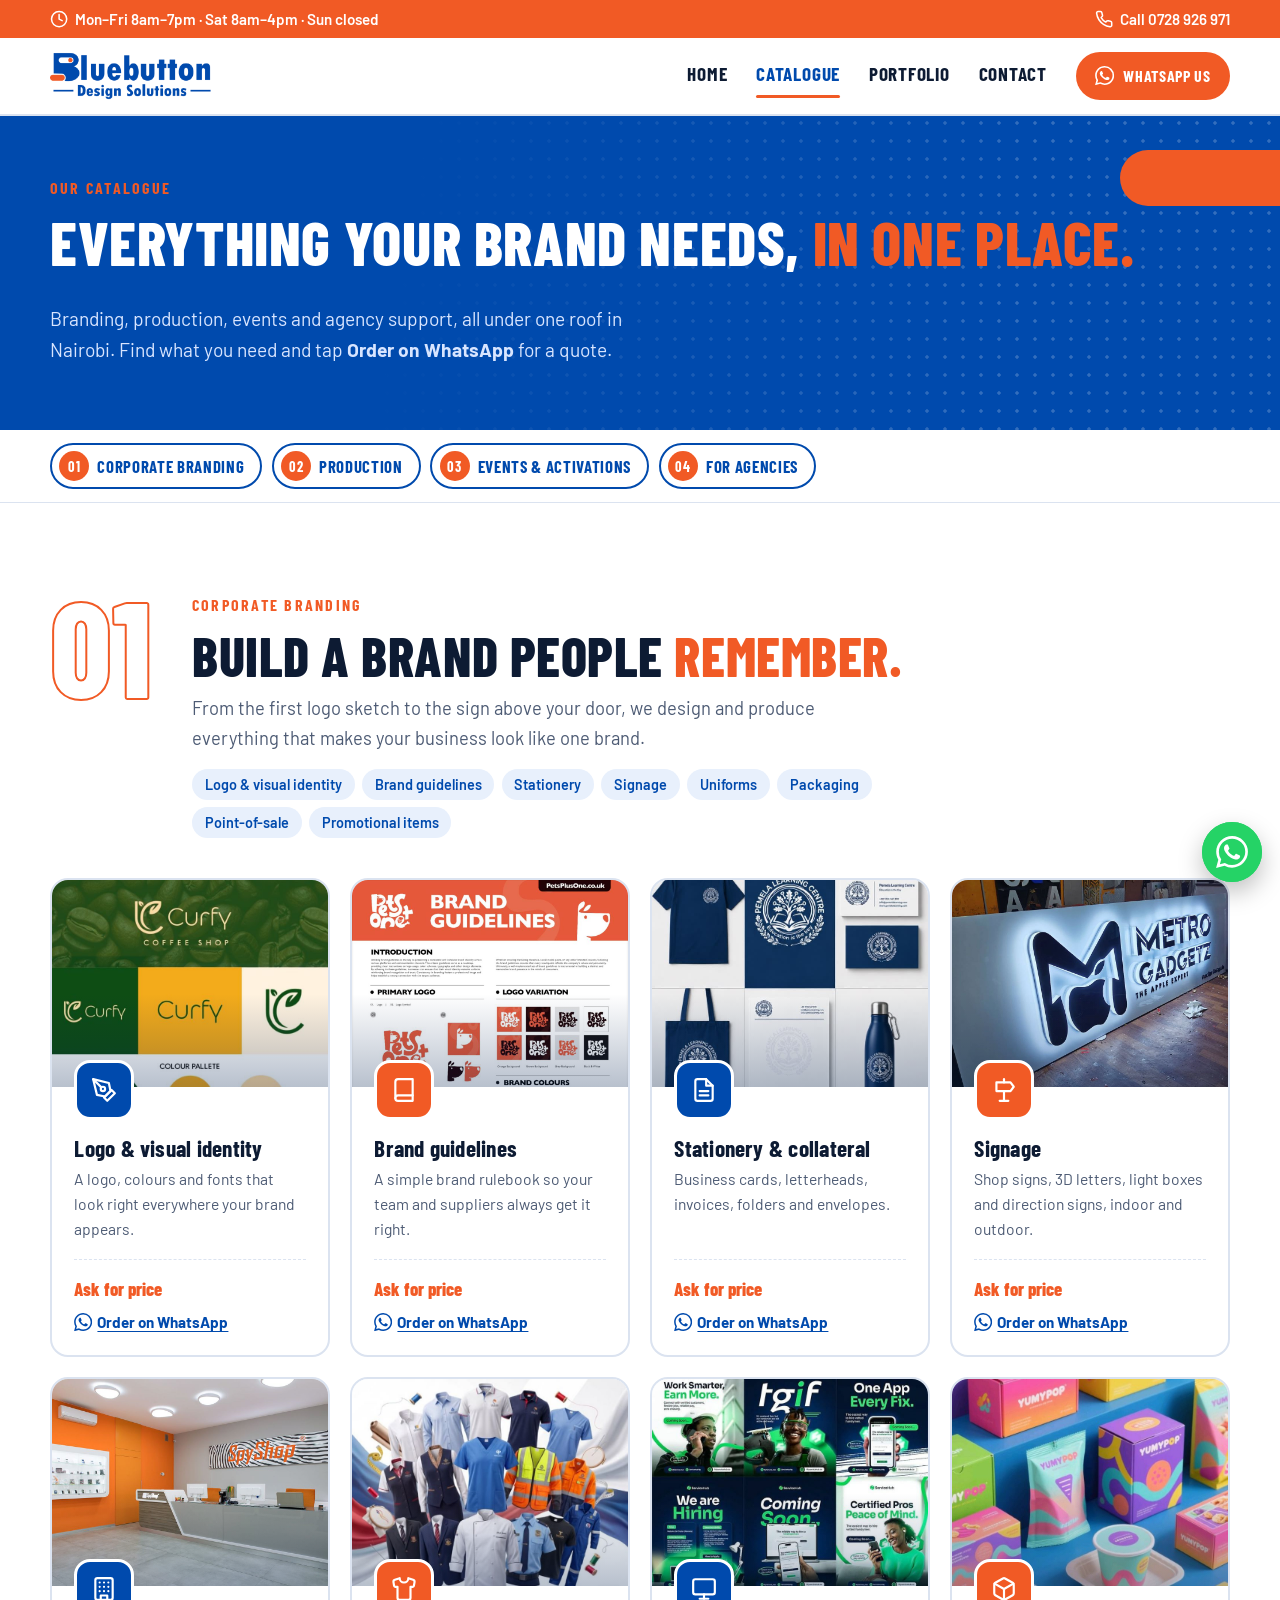
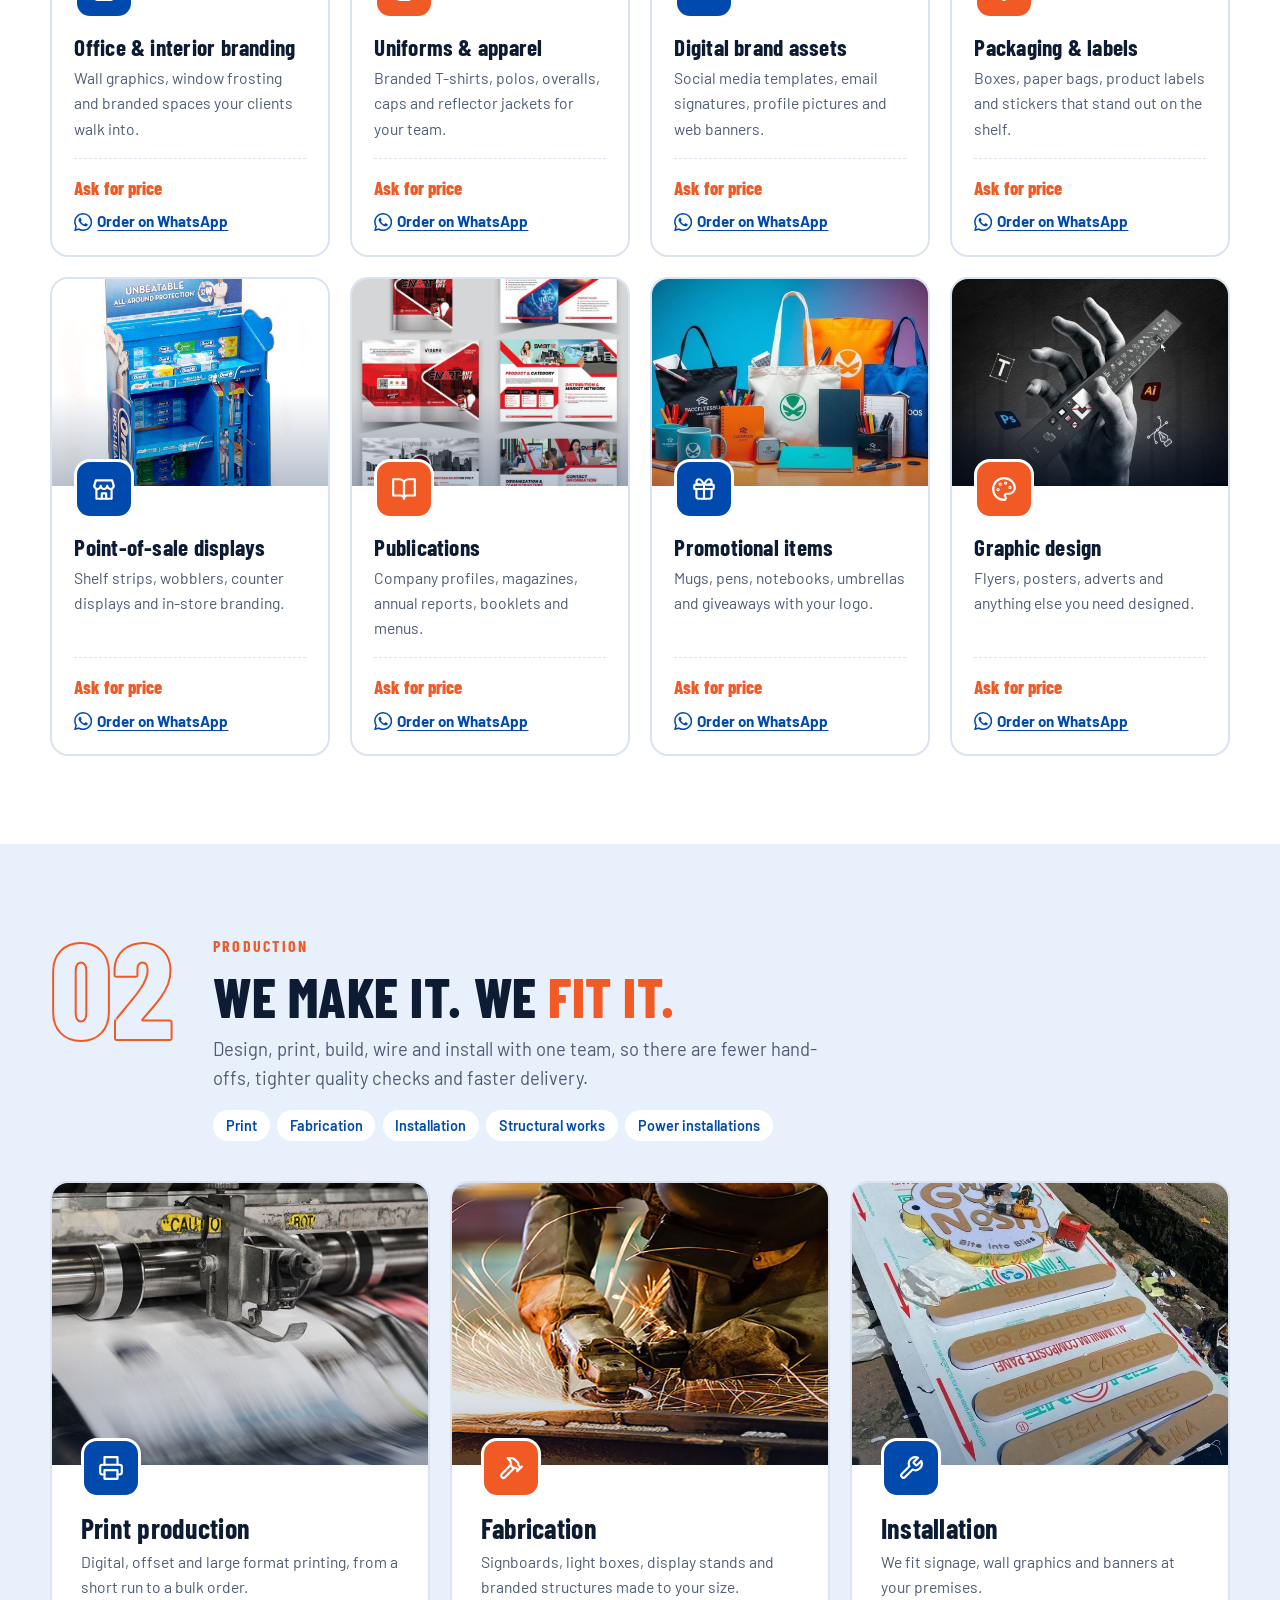
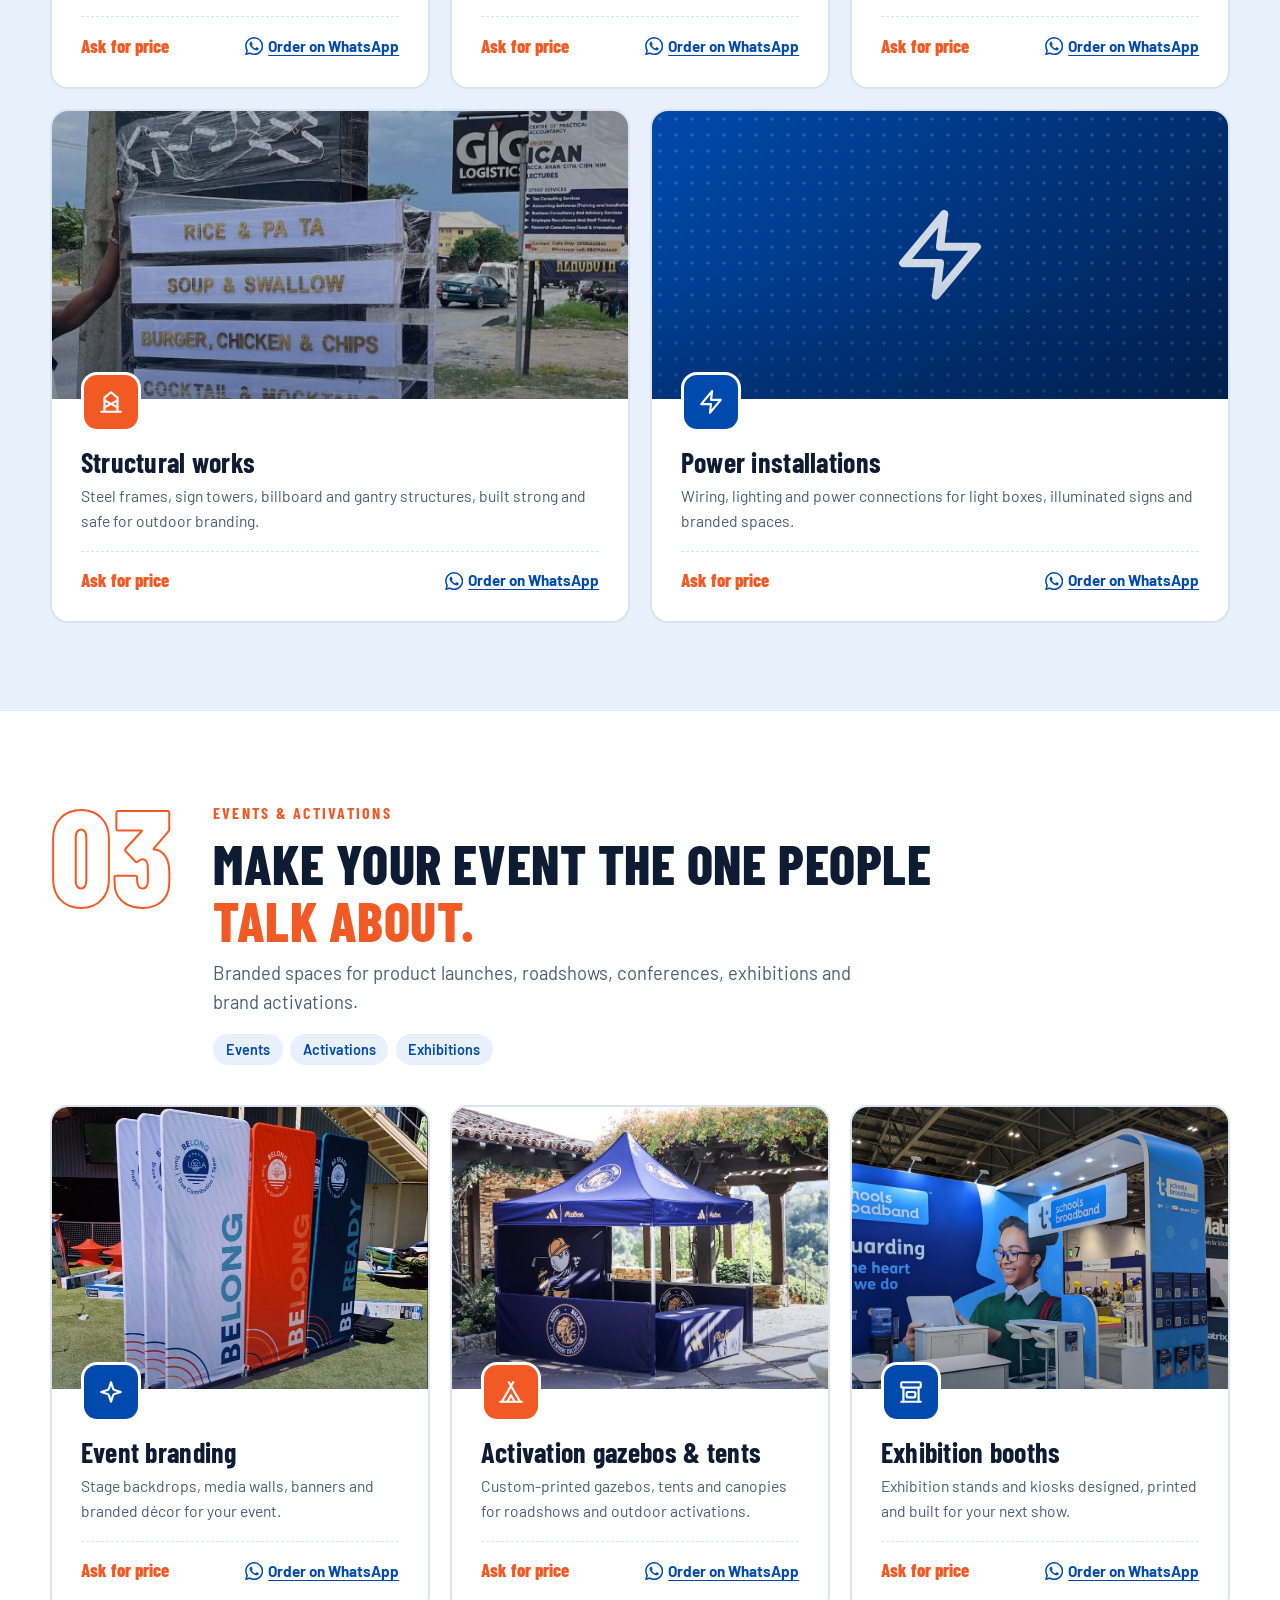
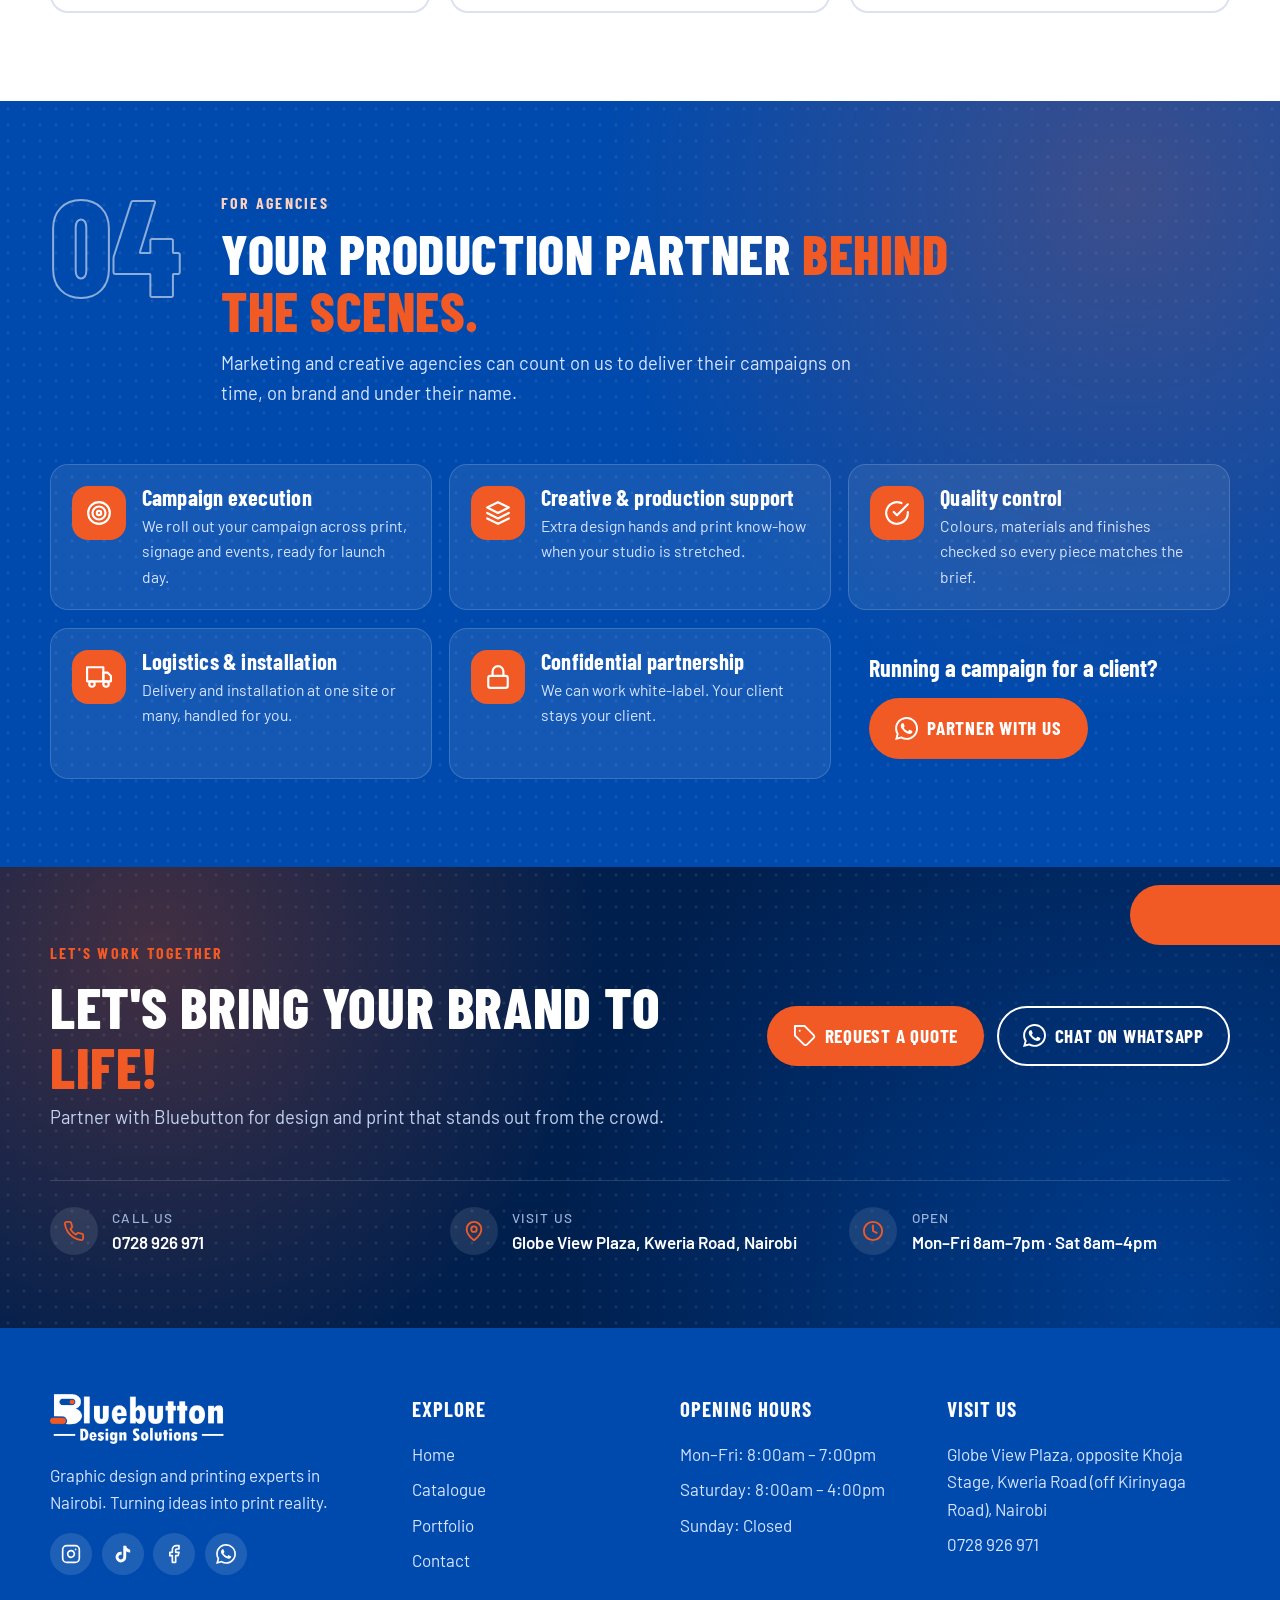
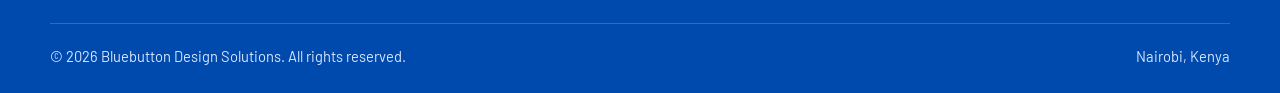
==== commit 8c2e1283: "Update catalogue photos from the owner's new Drive folder Adds photos for uniforms, promotional item" ====
--- a/catalogue.html
+++ b/catalogue.html
@@ -76,17 +76,17 @@
           </div>
         </div>
         <ul class="cat-grid cols-4">
-          <li class="cat-card"><div class="cat-media has-alt"><img src="assets/catalogue/logo.jpg" alt="Logo &amp; visual identity by Bluebutton" loading="lazy" width="960" height="720"><img class="alt" src="assets/catalogue/logo-2.jpg" alt="" loading="lazy" width="960" height="720"></div><span class="cat-ic"><svg class="i" aria-hidden="true"><use href="assets/icons.svg#pen"/></svg></span><h3>Logo &amp; visual identity</h3><p>A logo, colours and fonts that look right everywhere your brand appears.</p><div class="cat-foot"><span class="price">Ask for price</span><button class="order-btn" data-order="Logo and visual identity"><svg class="i" aria-hidden="true"><use href="assets/icons.svg#whatsapp"/></svg> Order on WhatsApp</button></div></li>
-          <li class="cat-card"><div class="cat-media has-alt"><img src="assets/catalogue/brand-guidelines.jpg" alt="Brand guidelines by Bluebutton" loading="lazy" width="960" height="720"><img class="alt" src="assets/catalogue/brand-guidelines-2.jpg" alt="" loading="lazy" width="960" height="720"></div><span class="cat-ic"><svg class="i" aria-hidden="true"><use href="assets/icons.svg#book"/></svg></span><h3>Brand guidelines</h3><p>A simple brand rulebook so your team and suppliers always get it right.</p><div class="cat-foot"><span class="price">Ask for price</span><button class="order-btn" data-order="Brand guidelines"><svg class="i" aria-hidden="true"><use href="assets/icons.svg#whatsapp"/></svg> Order on WhatsApp</button></div></li>
+          <li class="cat-card"><div class="cat-media"><img src="assets/catalogue/logo.jpg" alt="Logo &amp; visual identity by Bluebutton" loading="lazy" width="960" height="720"></div><span class="cat-ic"><svg class="i" aria-hidden="true"><use href="assets/icons.svg#pen"/></svg></span><h3>Logo &amp; visual identity</h3><p>A logo, colours and fonts that look right everywhere your brand appears.</p><div class="cat-foot"><span class="price">Ask for price</span><button class="order-btn" data-order="Logo and visual identity"><svg class="i" aria-hidden="true"><use href="assets/icons.svg#whatsapp"/></svg> Order on WhatsApp</button></div></li>
+          <li class="cat-card"><div class="cat-media"><img src="assets/catalogue/brand-guidelines.jpg" alt="Brand guidelines by Bluebutton" loading="lazy" width="960" height="720"></div><span class="cat-ic"><svg class="i" aria-hidden="true"><use href="assets/icons.svg#book"/></svg></span><h3>Brand guidelines</h3><p>A simple brand rulebook so your team and suppliers always get it right.</p><div class="cat-foot"><span class="price">Ask for price</span><button class="order-btn" data-order="Brand guidelines"><svg class="i" aria-hidden="true"><use href="assets/icons.svg#whatsapp"/></svg> Order on WhatsApp</button></div></li>
           <li class="cat-card"><div class="cat-media"><img src="assets/catalogue/stationery.jpg" alt="Stationery &amp; collateral by Bluebutton" loading="lazy" width="960" height="720"></div><span class="cat-ic"><svg class="i" aria-hidden="true"><use href="assets/icons.svg#file"/></svg></span><h3>Stationery &amp; collateral</h3><p>Business cards, letterheads, invoices, folders and envelopes.</p><div class="cat-foot"><span class="price">Ask for price</span><button class="order-btn" data-order="Stationery and collateral"><svg class="i" aria-hidden="true"><use href="assets/icons.svg#whatsapp"/></svg> Order on WhatsApp</button></div></li>
           <li class="cat-card"><div class="cat-media"><img src="assets/catalogue/signage.jpg" alt="Signage by Bluebutton" loading="lazy" width="960" height="720"></div><span class="cat-ic"><svg class="i" aria-hidden="true"><use href="assets/icons.svg#sign"/></svg></span><h3>Signage</h3><p>Shop signs, 3D letters, light boxes and direction signs, indoor and outdoor.</p><div class="cat-foot"><span class="price">Ask for price</span><button class="order-btn" data-order="Signage"><svg class="i" aria-hidden="true"><use href="assets/icons.svg#whatsapp"/></svg> Order on WhatsApp</button></div></li>
           <li class="cat-card"><div class="cat-media has-alt"><img src="assets/catalogue/office-branding.jpg" alt="Office &amp; interior branding by Bluebutton" loading="lazy" width="960" height="720"><img class="alt" src="assets/catalogue/office-branding-2.jpg" alt="" loading="lazy" width="960" height="720"></div><span class="cat-ic"><svg class="i" aria-hidden="true"><use href="assets/icons.svg#building"/></svg></span><h3>Office &amp; interior branding</h3><p>Wall graphics, window frosting and branded spaces your clients walk into.</p><div class="cat-foot"><span class="price">Ask for price</span><button class="order-btn" data-order="Office and interior branding"><svg class="i" aria-hidden="true"><use href="assets/icons.svg#whatsapp"/></svg> Order on WhatsApp</button></div></li>
-          <li class="cat-card"><div class="cat-media ph" aria-hidden="true"><svg class="i" aria-hidden="true"><use href="assets/icons.svg#shirt"/></svg></div><span class="cat-ic"><svg class="i" aria-hidden="true"><use href="assets/icons.svg#shirt"/></svg></span><h3>Uniforms &amp; apparel</h3><p>Branded T-shirts, polos, overalls, caps and reflector jackets for your team.</p><div class="cat-foot"><span class="price">Ask for price</span><button class="order-btn" data-order="Uniforms and apparel"><svg class="i" aria-hidden="true"><use href="assets/icons.svg#whatsapp"/></svg> Order on WhatsApp</button></div></li>
+          <li class="cat-card"><div class="cat-media"><img src="assets/catalogue/uniforms.jpg" alt="Uniforms &amp; apparel by Bluebutton" loading="lazy" width="960" height="720"></div><span class="cat-ic"><svg class="i" aria-hidden="true"><use href="assets/icons.svg#shirt"/></svg></span><h3>Uniforms &amp; apparel</h3><p>Branded T-shirts, polos, overalls, caps and reflector jackets for your team.</p><div class="cat-foot"><span class="price">Ask for price</span><button class="order-btn" data-order="Uniforms and apparel"><svg class="i" aria-hidden="true"><use href="assets/icons.svg#whatsapp"/></svg> Order on WhatsApp</button></div></li>
           <li class="cat-card"><div class="cat-media"><img src="assets/catalogue/digital-assets.jpg" alt="Digital brand assets by Bluebutton" loading="lazy" width="960" height="720"></div><span class="cat-ic"><svg class="i" aria-hidden="true"><use href="assets/icons.svg#monitor"/></svg></span><h3>Digital brand assets</h3><p>Social media templates, email signatures, profile pictures and web banners.</p><div class="cat-foot"><span class="price">Ask for price</span><button class="order-btn" data-order="Digital brand assets"><svg class="i" aria-hidden="true"><use href="assets/icons.svg#whatsapp"/></svg> Order on WhatsApp</button></div></li>
           <li class="cat-card"><div class="cat-media"><img src="assets/catalogue/packaging.jpg" alt="Packaging &amp; labels by Bluebutton" loading="lazy" width="960" height="720"></div><span class="cat-ic"><svg class="i" aria-hidden="true"><use href="assets/icons.svg#box"/></svg></span><h3>Packaging &amp; labels</h3><p>Boxes, paper bags, product labels and stickers that stand out on the shelf.</p><div class="cat-foot"><span class="price">Ask for price</span><button class="order-btn" data-order="Packaging and labels"><svg class="i" aria-hidden="true"><use href="assets/icons.svg#whatsapp"/></svg> Order on WhatsApp</button></div></li>
           <li class="cat-card"><div class="cat-media"><img src="assets/catalogue/pos-displays.jpg" alt="Point-of-sale displays by Bluebutton" loading="lazy" width="960" height="720"></div><span class="cat-ic"><svg class="i" aria-hidden="true"><use href="assets/icons.svg#store"/></svg></span><h3>Point-of-sale displays</h3><p>Shelf strips, wobblers, counter displays and in-store branding.</p><div class="cat-foot"><span class="price">Ask for price</span><button class="order-btn" data-order="Point-of-sale displays"><svg class="i" aria-hidden="true"><use href="assets/icons.svg#whatsapp"/></svg> Order on WhatsApp</button></div></li>
           <li class="cat-card"><div class="cat-media"><img src="assets/catalogue/publications.jpg" alt="Publications by Bluebutton" loading="lazy" width="960" height="720"></div><span class="cat-ic"><svg class="i" aria-hidden="true"><use href="assets/icons.svg#book-open"/></svg></span><h3>Publications</h3><p>Company profiles, magazines, annual reports, booklets and menus.</p><div class="cat-foot"><span class="price">Ask for price</span><button class="order-btn" data-order="Publications"><svg class="i" aria-hidden="true"><use href="assets/icons.svg#whatsapp"/></svg> Order on WhatsApp</button></div></li>
-          <li class="cat-card"><div class="cat-media ph" aria-hidden="true"><svg class="i" aria-hidden="true"><use href="assets/icons.svg#gift"/></svg></div><span class="cat-ic"><svg class="i" aria-hidden="true"><use href="assets/icons.svg#gift"/></svg></span><h3>Promotional items</h3><p>Mugs, pens, notebooks, umbrellas and giveaways with your logo.</p><div class="cat-foot"><span class="price">Ask for price</span><button class="order-btn" data-order="Promotional items"><svg class="i" aria-hidden="true"><use href="assets/icons.svg#whatsapp"/></svg> Order on WhatsApp</button></div></li>
+          <li class="cat-card"><div class="cat-media"><img src="assets/catalogue/promotional-items.jpg" alt="Promotional items by Bluebutton" loading="lazy" width="960" height="720"></div><span class="cat-ic"><svg class="i" aria-hidden="true"><use href="assets/icons.svg#gift"/></svg></span><h3>Promotional items</h3><p>Mugs, pens, notebooks, umbrellas and giveaways with your logo.</p><div class="cat-foot"><span class="price">Ask for price</span><button class="order-btn" data-order="Promotional items"><svg class="i" aria-hidden="true"><use href="assets/icons.svg#whatsapp"/></svg> Order on WhatsApp</button></div></li>
           <li class="cat-card"><div class="cat-media"><img src="assets/catalogue/graphic-design.jpg" alt="Graphic design by Bluebutton" loading="lazy" width="960" height="720"></div><span class="cat-ic"><svg class="i" aria-hidden="true"><use href="assets/icons.svg#palette"/></svg></span><h3>Graphic design</h3><p>Flyers, posters, adverts and anything else you need designed.</p><div class="cat-foot"><span class="price">Ask for price</span><button class="order-btn" data-order="Graphic design"><svg class="i" aria-hidden="true"><use href="assets/icons.svg#whatsapp"/></svg> Order on WhatsApp</button></div></li>
         </ul>
       </div>
@@ -106,8 +106,8 @@
         <ul class="cat-grid cols-5">
           <li class="cat-card"><div class="cat-media has-alt"><img src="assets/catalogue/print-production.jpg" alt="Print production by Bluebutton" loading="lazy" width="960" height="720"><img class="alt" src="assets/catalogue/print-production-2.jpg" alt="" loading="lazy" width="960" height="720"></div><span class="cat-ic"><svg class="i" aria-hidden="true"><use href="assets/icons.svg#printer"/></svg></span><h3>Print production</h3><p>Digital, offset and large format printing, from a short run to a bulk order.</p><div class="cat-foot"><span class="price">Ask for price</span><button class="order-btn" data-order="Print production"><svg class="i" aria-hidden="true"><use href="assets/icons.svg#whatsapp"/></svg> Order on WhatsApp</button></div></li>
           <li class="cat-card"><div class="cat-media"><img src="assets/catalogue/fabrication.jpg" alt="Fabrication by Bluebutton" loading="lazy" width="960" height="720"></div><span class="cat-ic"><svg class="i" aria-hidden="true"><use href="assets/icons.svg#hammer"/></svg></span><h3>Fabrication</h3><p>Signboards, light boxes, display stands and branded structures made to your size.</p><div class="cat-foot"><span class="price">Ask for price</span><button class="order-btn" data-order="Fabrication"><svg class="i" aria-hidden="true"><use href="assets/icons.svg#whatsapp"/></svg> Order on WhatsApp</button></div></li>
-          <li class="cat-card"><div class="cat-media ph" aria-hidden="true"><svg class="i" aria-hidden="true"><use href="assets/icons.svg#wrench"/></svg></div><span class="cat-ic"><svg class="i" aria-hidden="true"><use href="assets/icons.svg#wrench"/></svg></span><h3>Installation</h3><p>We fit signage, wall graphics and banners at your premises.</p><div class="cat-foot"><span class="price">Ask for price</span><button class="order-btn" data-order="Installation"><svg class="i" aria-hidden="true"><use href="assets/icons.svg#whatsapp"/></svg> Order on WhatsApp</button></div></li>
-          <li class="cat-card"><div class="cat-media ph" aria-hidden="true"><svg class="i" aria-hidden="true"><use href="assets/icons.svg#structure"/></svg></div><span class="cat-ic"><svg class="i" aria-hidden="true"><use href="assets/icons.svg#structure"/></svg></span><h3>Structural works</h3><p>Steel frames, sign towers, billboard and gantry structures, built strong and safe for outdoor branding.</p><div class="cat-foot"><span class="price">Ask for price</span><button class="order-btn" data-order="Structural works"><svg class="i" aria-hidden="true"><use href="assets/icons.svg#whatsapp"/></svg> Order on WhatsApp</button></div></li>
+          <li class="cat-card"><div class="cat-media"><img src="assets/catalogue/installation.jpg" alt="Installation by Bluebutton" loading="lazy" width="960" height="720"></div><span class="cat-ic"><svg class="i" aria-hidden="true"><use href="assets/icons.svg#wrench"/></svg></span><h3>Installation</h3><p>We fit signage, wall graphics and banners at your premises.</p><div class="cat-foot"><span class="price">Ask for price</span><button class="order-btn" data-order="Installation"><svg class="i" aria-hidden="true"><use href="assets/icons.svg#whatsapp"/></svg> Order on WhatsApp</button></div></li>
+          <li class="cat-card"><div class="cat-media"><img src="assets/catalogue/structural-works.jpg" alt="Structural works by Bluebutton" loading="lazy" width="960" height="720"></div><span class="cat-ic"><svg class="i" aria-hidden="true"><use href="assets/icons.svg#structure"/></svg></span><h3>Structural works</h3><p>Steel frames, sign towers, billboard and gantry structures, built strong and safe for outdoor branding.</p><div class="cat-foot"><span class="price">Ask for price</span><button class="order-btn" data-order="Structural works"><svg class="i" aria-hidden="true"><use href="assets/icons.svg#whatsapp"/></svg> Order on WhatsApp</button></div></li>
           <li class="cat-card"><div class="cat-media ph" aria-hidden="true"><svg class="i" aria-hidden="true"><use href="assets/icons.svg#zap"/></svg></div><span class="cat-ic"><svg class="i" aria-hidden="true"><use href="assets/icons.svg#zap"/></svg></span><h3>Power installations</h3><p>Wiring, lighting and power connections for light boxes, illuminated signs and branded spaces.</p><div class="cat-foot"><span class="price">Ask for price</span><button class="order-btn" data-order="Power installations"><svg class="i" aria-hidden="true"><use href="assets/icons.svg#whatsapp"/></svg> Order on WhatsApp</button></div></li>
         </ul>
       </div>
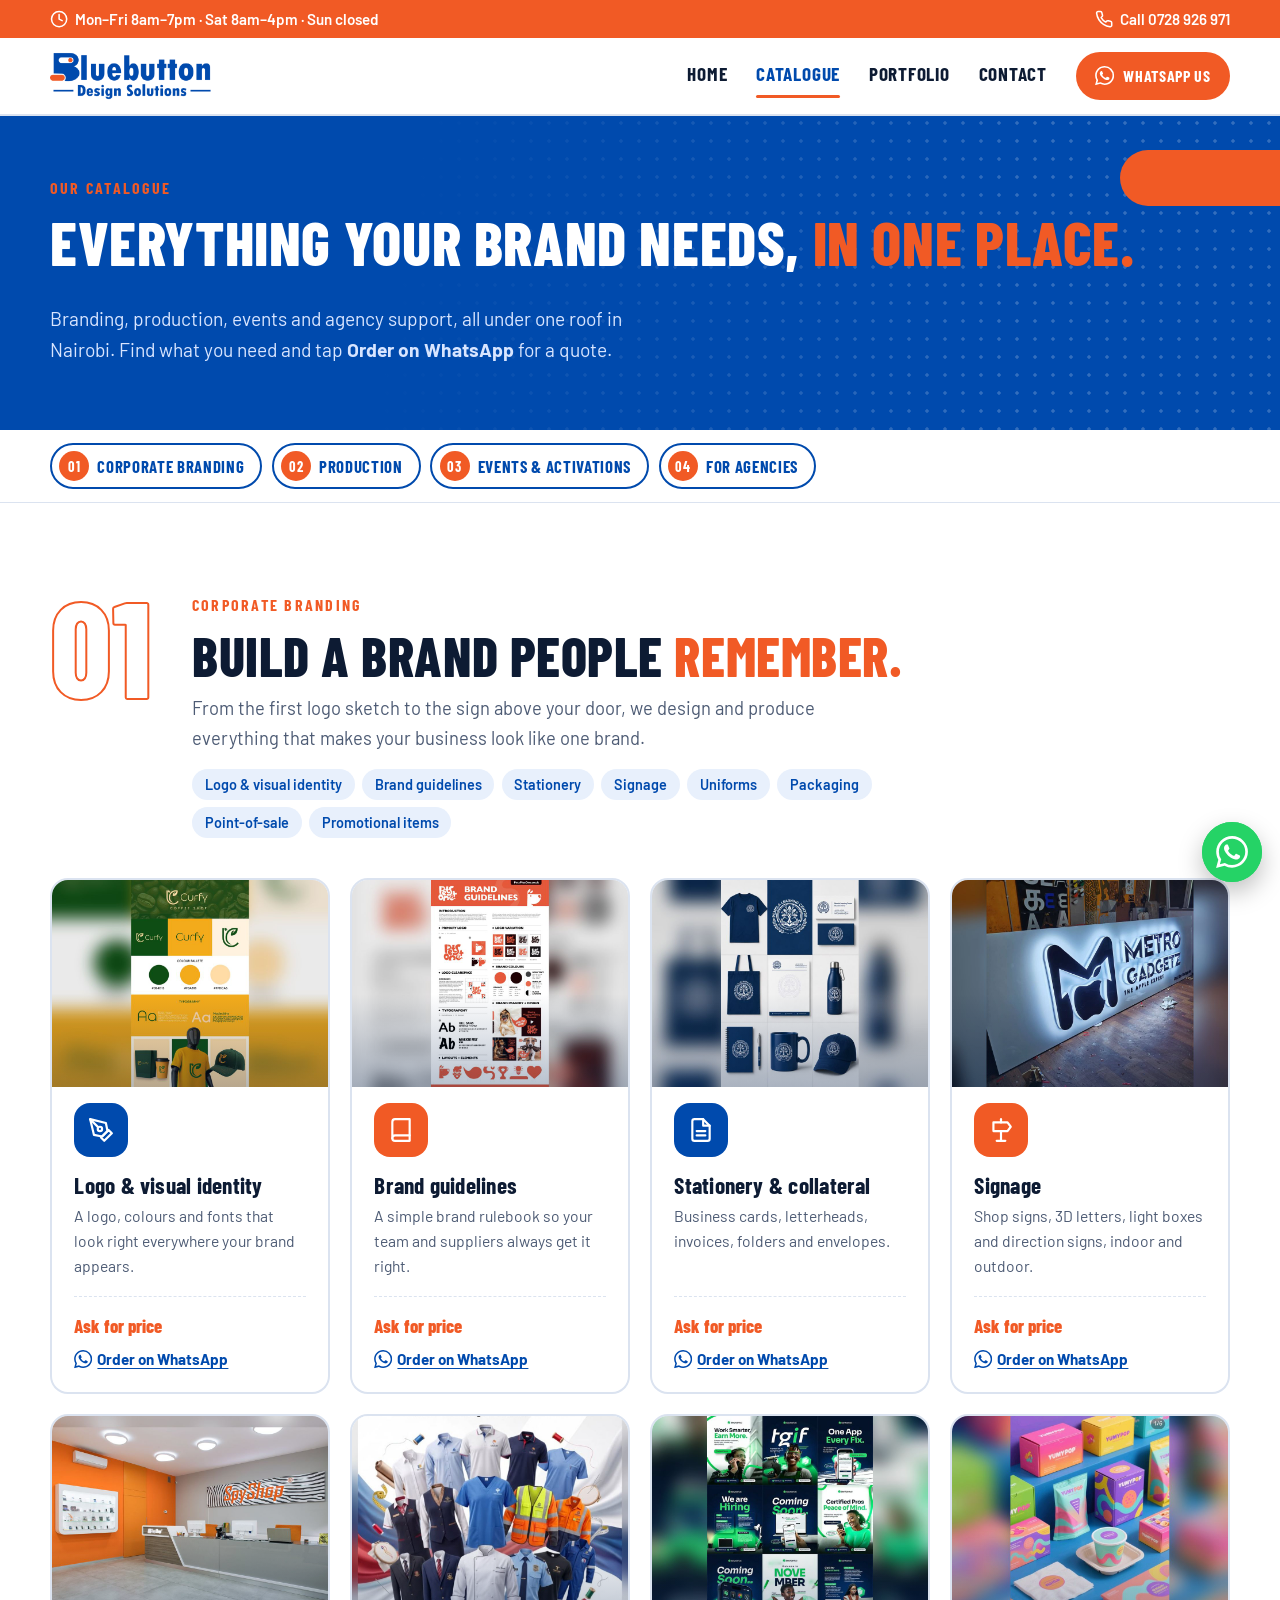
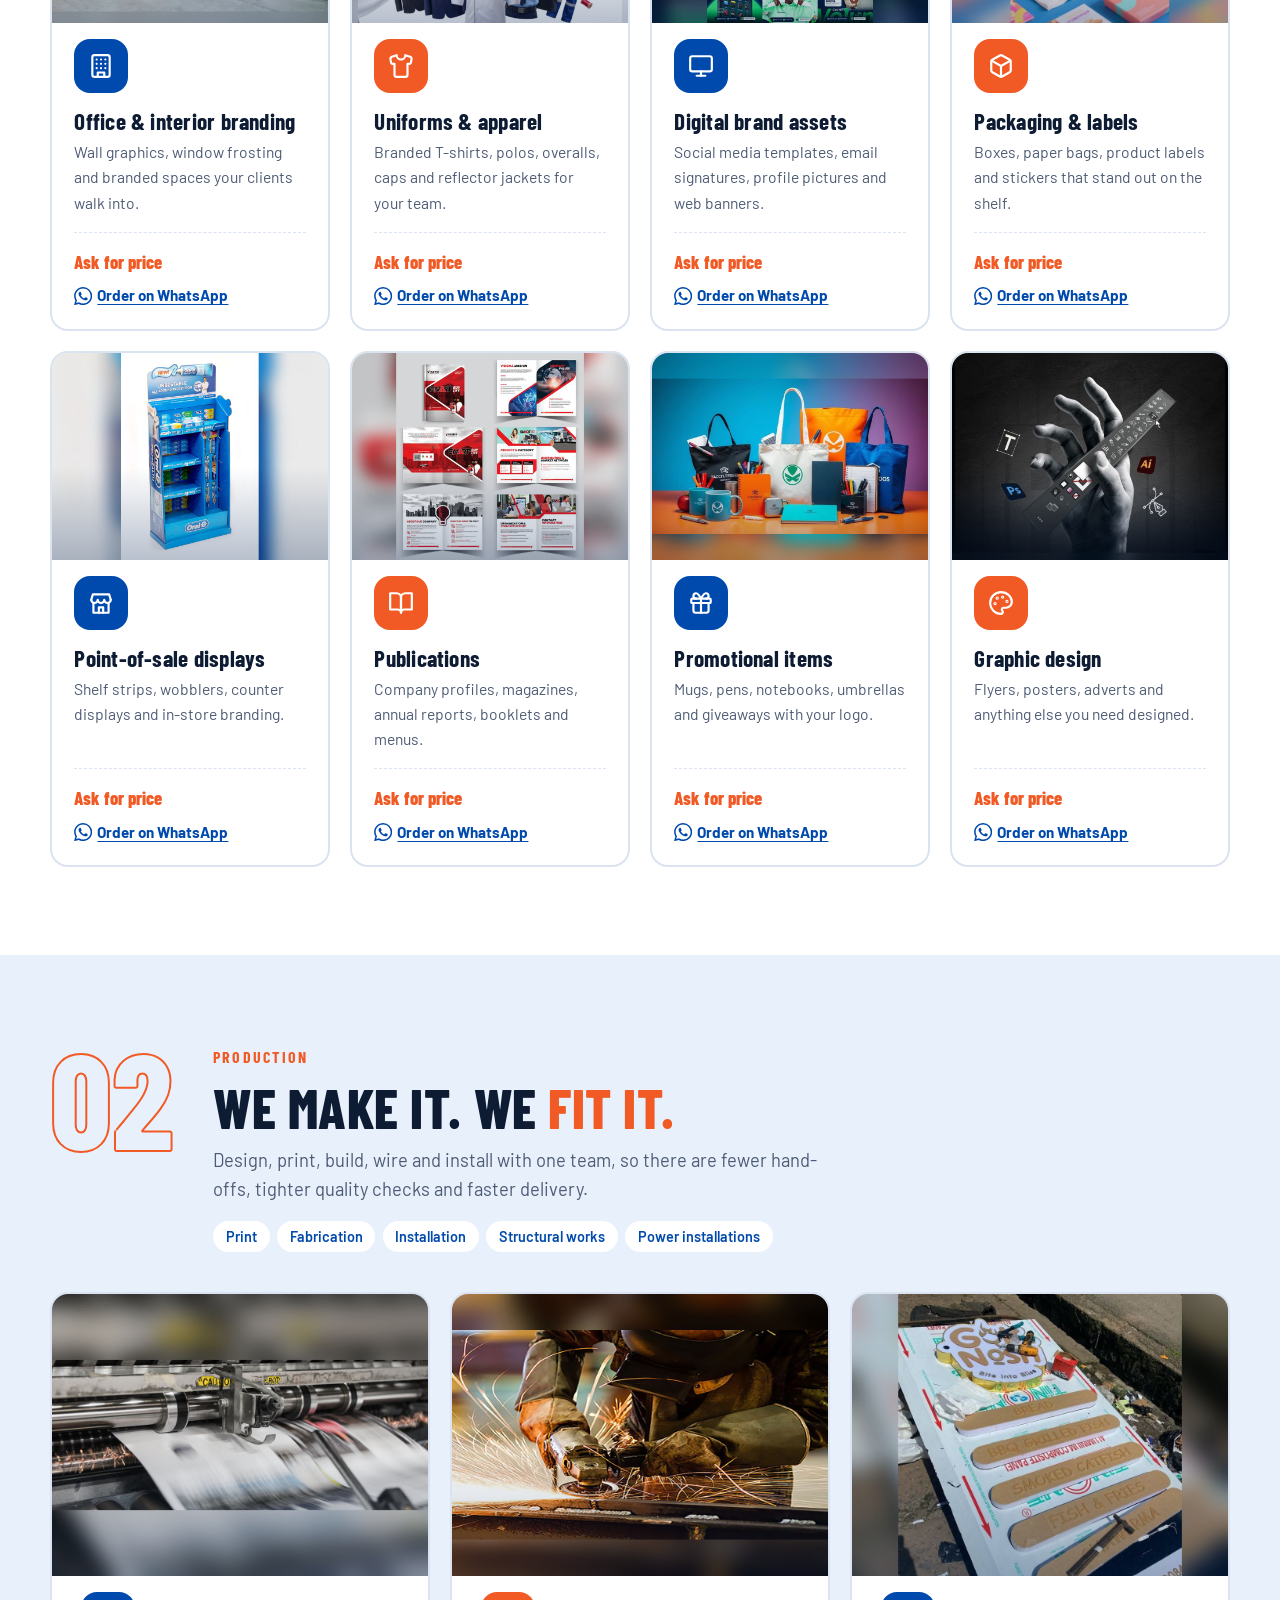
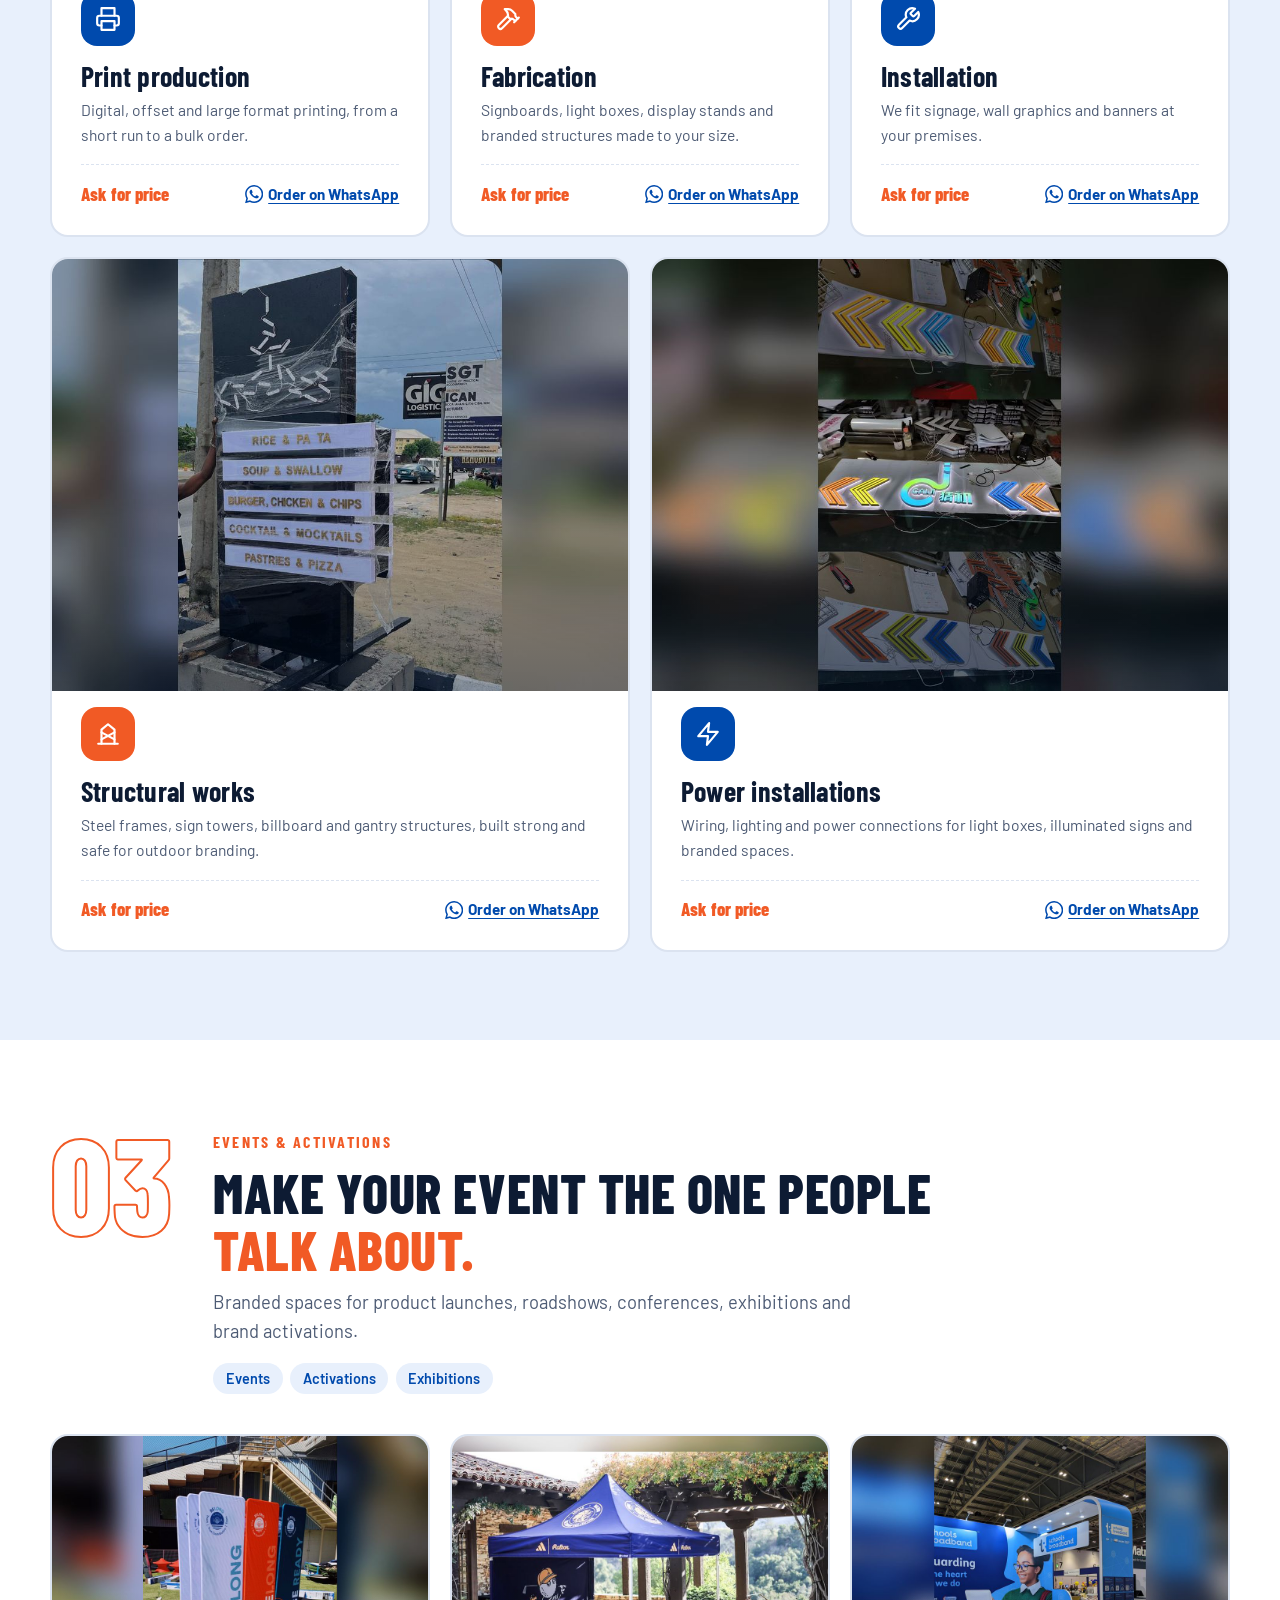
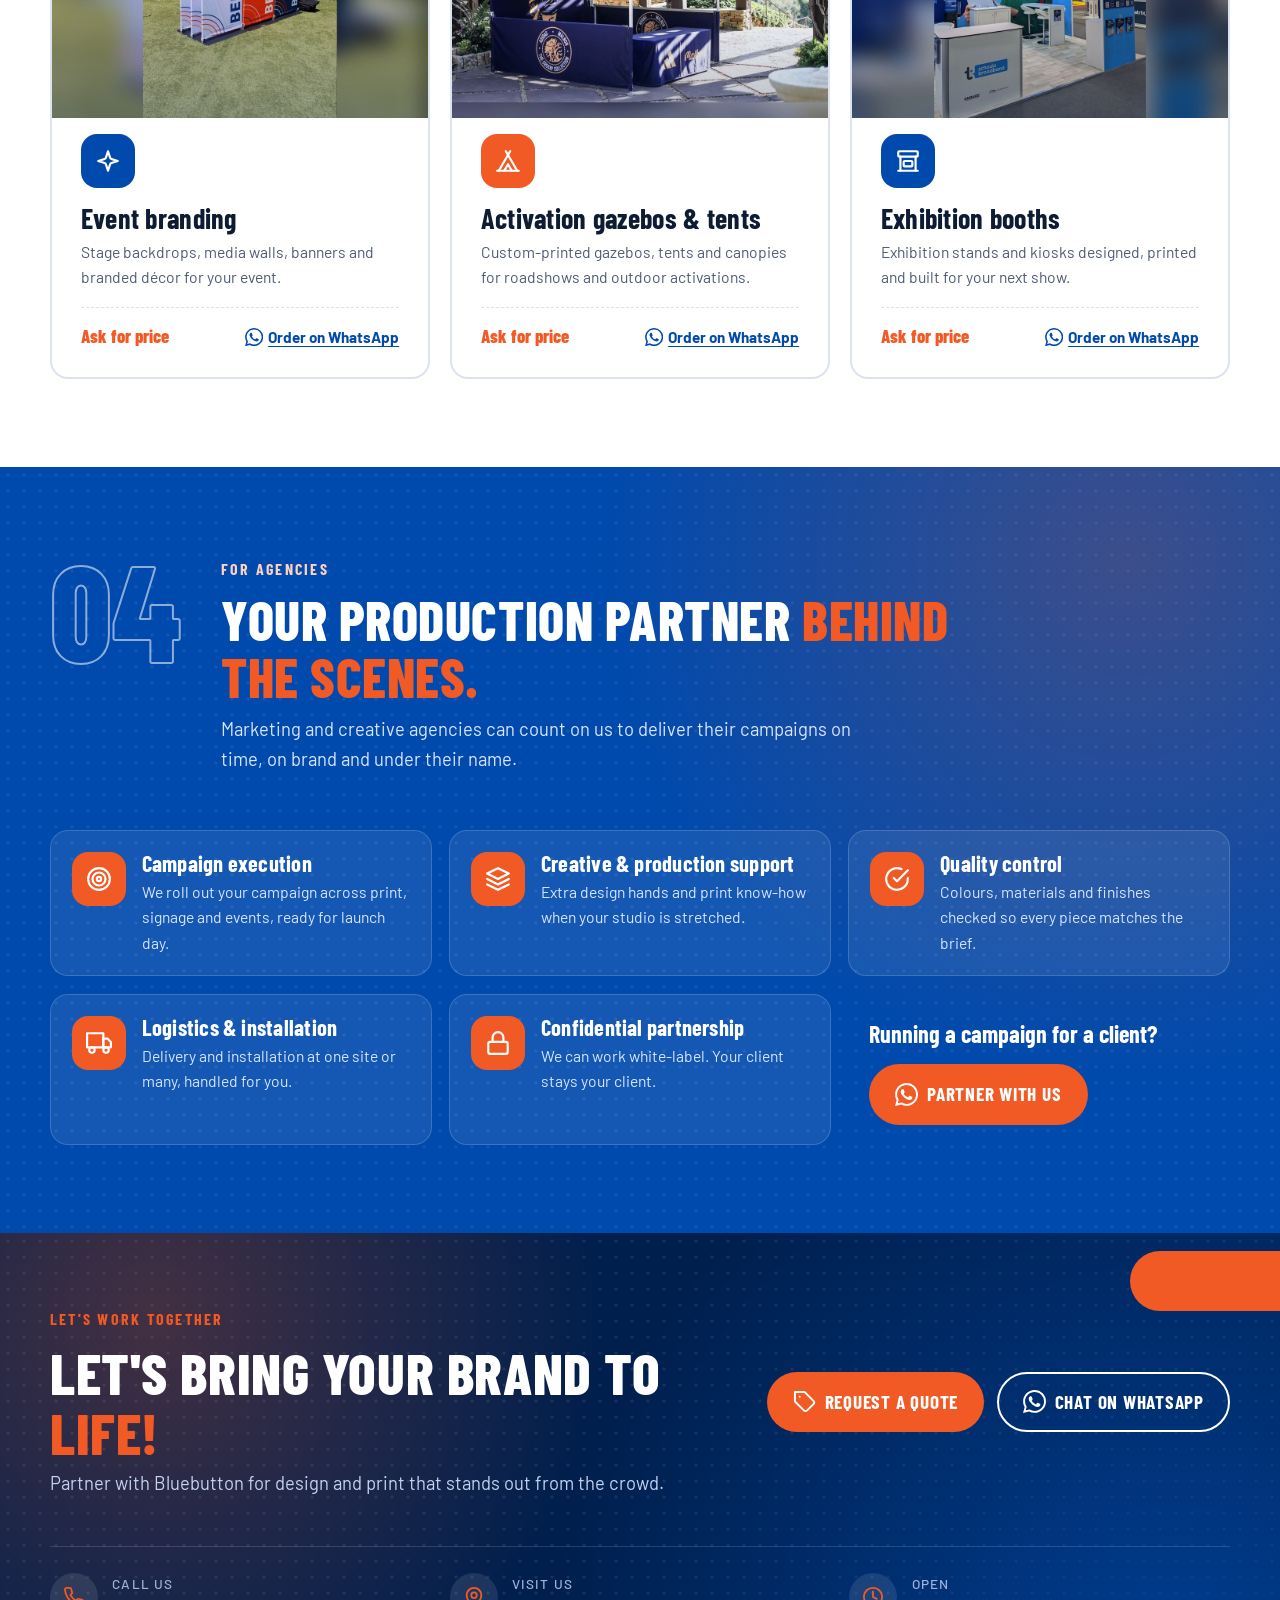
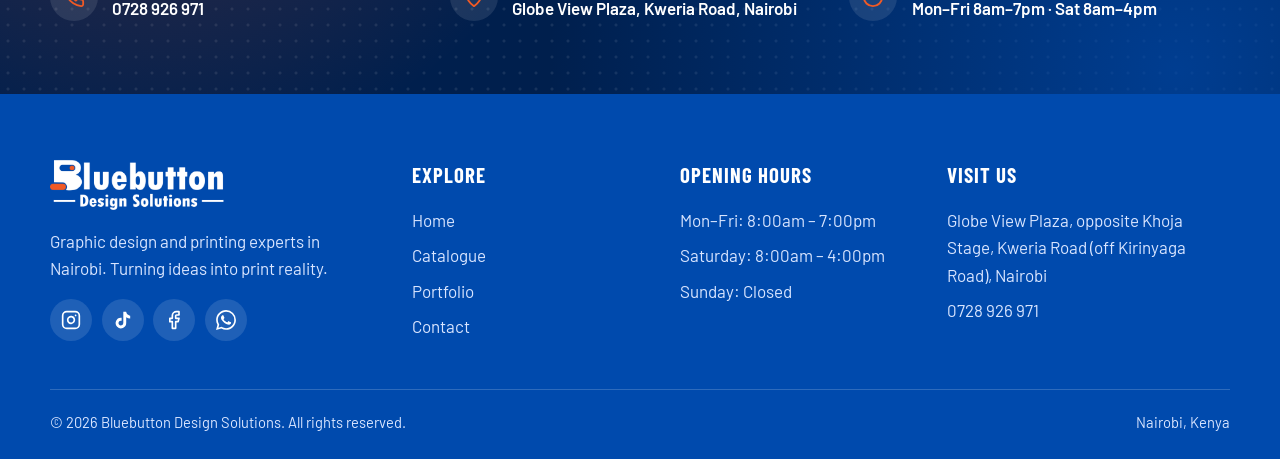
==== commit e48db4d1: "Show every photo in full and add the power installations photo All catalogue, home and portfolio pho" ====
--- a/catalogue.html
+++ b/catalogue.html
@@ -108,7 +108,7 @@
           <li class="cat-card"><div class="cat-media"><img src="assets/catalogue/fabrication.jpg" alt="Fabrication by Bluebutton" loading="lazy" width="960" height="720"></div><span class="cat-ic"><svg class="i" aria-hidden="true"><use href="assets/icons.svg#hammer"/></svg></span><h3>Fabrication</h3><p>Signboards, light boxes, display stands and branded structures made to your size.</p><div class="cat-foot"><span class="price">Ask for price</span><button class="order-btn" data-order="Fabrication"><svg class="i" aria-hidden="true"><use href="assets/icons.svg#whatsapp"/></svg> Order on WhatsApp</button></div></li>
           <li class="cat-card"><div class="cat-media"><img src="assets/catalogue/installation.jpg" alt="Installation by Bluebutton" loading="lazy" width="960" height="720"></div><span class="cat-ic"><svg class="i" aria-hidden="true"><use href="assets/icons.svg#wrench"/></svg></span><h3>Installation</h3><p>We fit signage, wall graphics and banners at your premises.</p><div class="cat-foot"><span class="price">Ask for price</span><button class="order-btn" data-order="Installation"><svg class="i" aria-hidden="true"><use href="assets/icons.svg#whatsapp"/></svg> Order on WhatsApp</button></div></li>
           <li class="cat-card"><div class="cat-media"><img src="assets/catalogue/structural-works.jpg" alt="Structural works by Bluebutton" loading="lazy" width="960" height="720"></div><span class="cat-ic"><svg class="i" aria-hidden="true"><use href="assets/icons.svg#structure"/></svg></span><h3>Structural works</h3><p>Steel frames, sign towers, billboard and gantry structures, built strong and safe for outdoor branding.</p><div class="cat-foot"><span class="price">Ask for price</span><button class="order-btn" data-order="Structural works"><svg class="i" aria-hidden="true"><use href="assets/icons.svg#whatsapp"/></svg> Order on WhatsApp</button></div></li>
-          <li class="cat-card"><div class="cat-media ph" aria-hidden="true"><svg class="i" aria-hidden="true"><use href="assets/icons.svg#zap"/></svg></div><span class="cat-ic"><svg class="i" aria-hidden="true"><use href="assets/icons.svg#zap"/></svg></span><h3>Power installations</h3><p>Wiring, lighting and power connections for light boxes, illuminated signs and branded spaces.</p><div class="cat-foot"><span class="price">Ask for price</span><button class="order-btn" data-order="Power installations"><svg class="i" aria-hidden="true"><use href="assets/icons.svg#whatsapp"/></svg> Order on WhatsApp</button></div></li>
+          <li class="cat-card"><div class="cat-media"><img src="assets/catalogue/power-installations.jpg" alt="Power installations by Bluebutton" loading="lazy" width="960" height="720"></div><span class="cat-ic"><svg class="i" aria-hidden="true"><use href="assets/icons.svg#zap"/></svg></span><h3>Power installations</h3><p>Wiring, lighting and power connections for light boxes, illuminated signs and branded spaces.</p><div class="cat-foot"><span class="price">Ask for price</span><button class="order-btn" data-order="Power installations"><svg class="i" aria-hidden="true"><use href="assets/icons.svg#whatsapp"/></svg> Order on WhatsApp</button></div></li>
         </ul>
       </div>
     </section>
--- a/styles.css
+++ b/styles.css
@@ -806,3 +806,20 @@
   .cat-card .cat-media + .cat-ic { width: 46px; height: 46px; margin-top: -23px; margin-bottom: .7rem; }
   .cat-media, .cols-5 .cat-card:nth-child(n+4) .cat-media { aspect-ratio: 16 / 10; }
 }
+
+/* Home showcase: second photo fades in on hover */
+.sc-card img.alt { position: absolute; inset: 0; height: 100%; opacity: 0; transition: opacity .6s var(--ease), transform .8s var(--ease); }
+.sc-card:hover img.alt, .sc-card:focus-visible img.alt { opacity: 1; }
+
+/* Show every photo in full: photos are pre-sized to their frame, so keep frames fixed and never zoom them */
+.cols-5 .cat-card:nth-child(n+4) .cat-media { aspect-ratio: 4 / 3; }
+.cat-media img, .sc-card img, .tile img { object-fit: contain; }
+.cat-card:hover .cat-media img,
+.sc-card:hover img, .sc-card:focus-visible img,
+.tile:hover img { transform: none; }
+@media (max-width: 600px) {
+  .cat-media, .cols-5 .cat-card:nth-child(n+4) .cat-media { aspect-ratio: 4 / 3; }
+}
+/* Icon badge sits under the photo instead of covering its corner */
+.cat-media + .cat-ic { margin-top: 1rem; border: 0; }
+@media (max-width: 600px) { .cat-card .cat-media + .cat-ic { margin-top: .9rem; } }
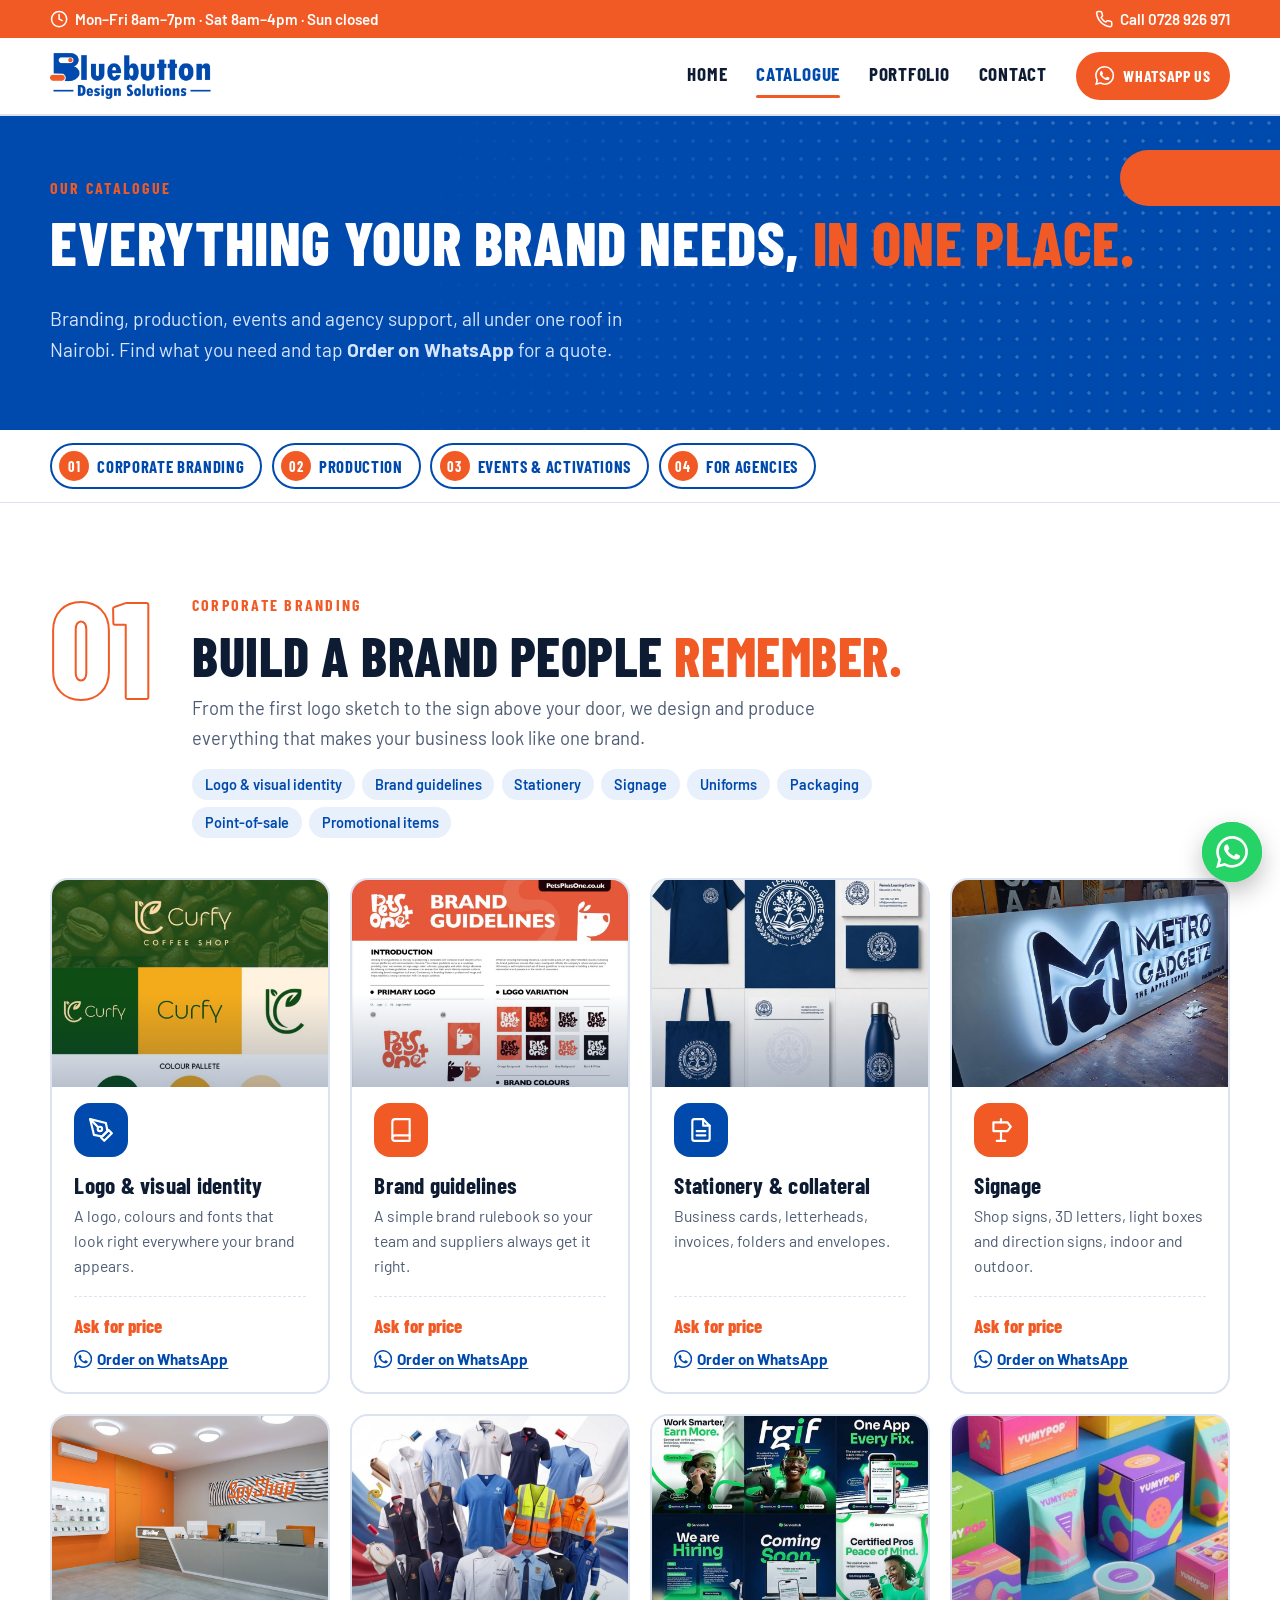
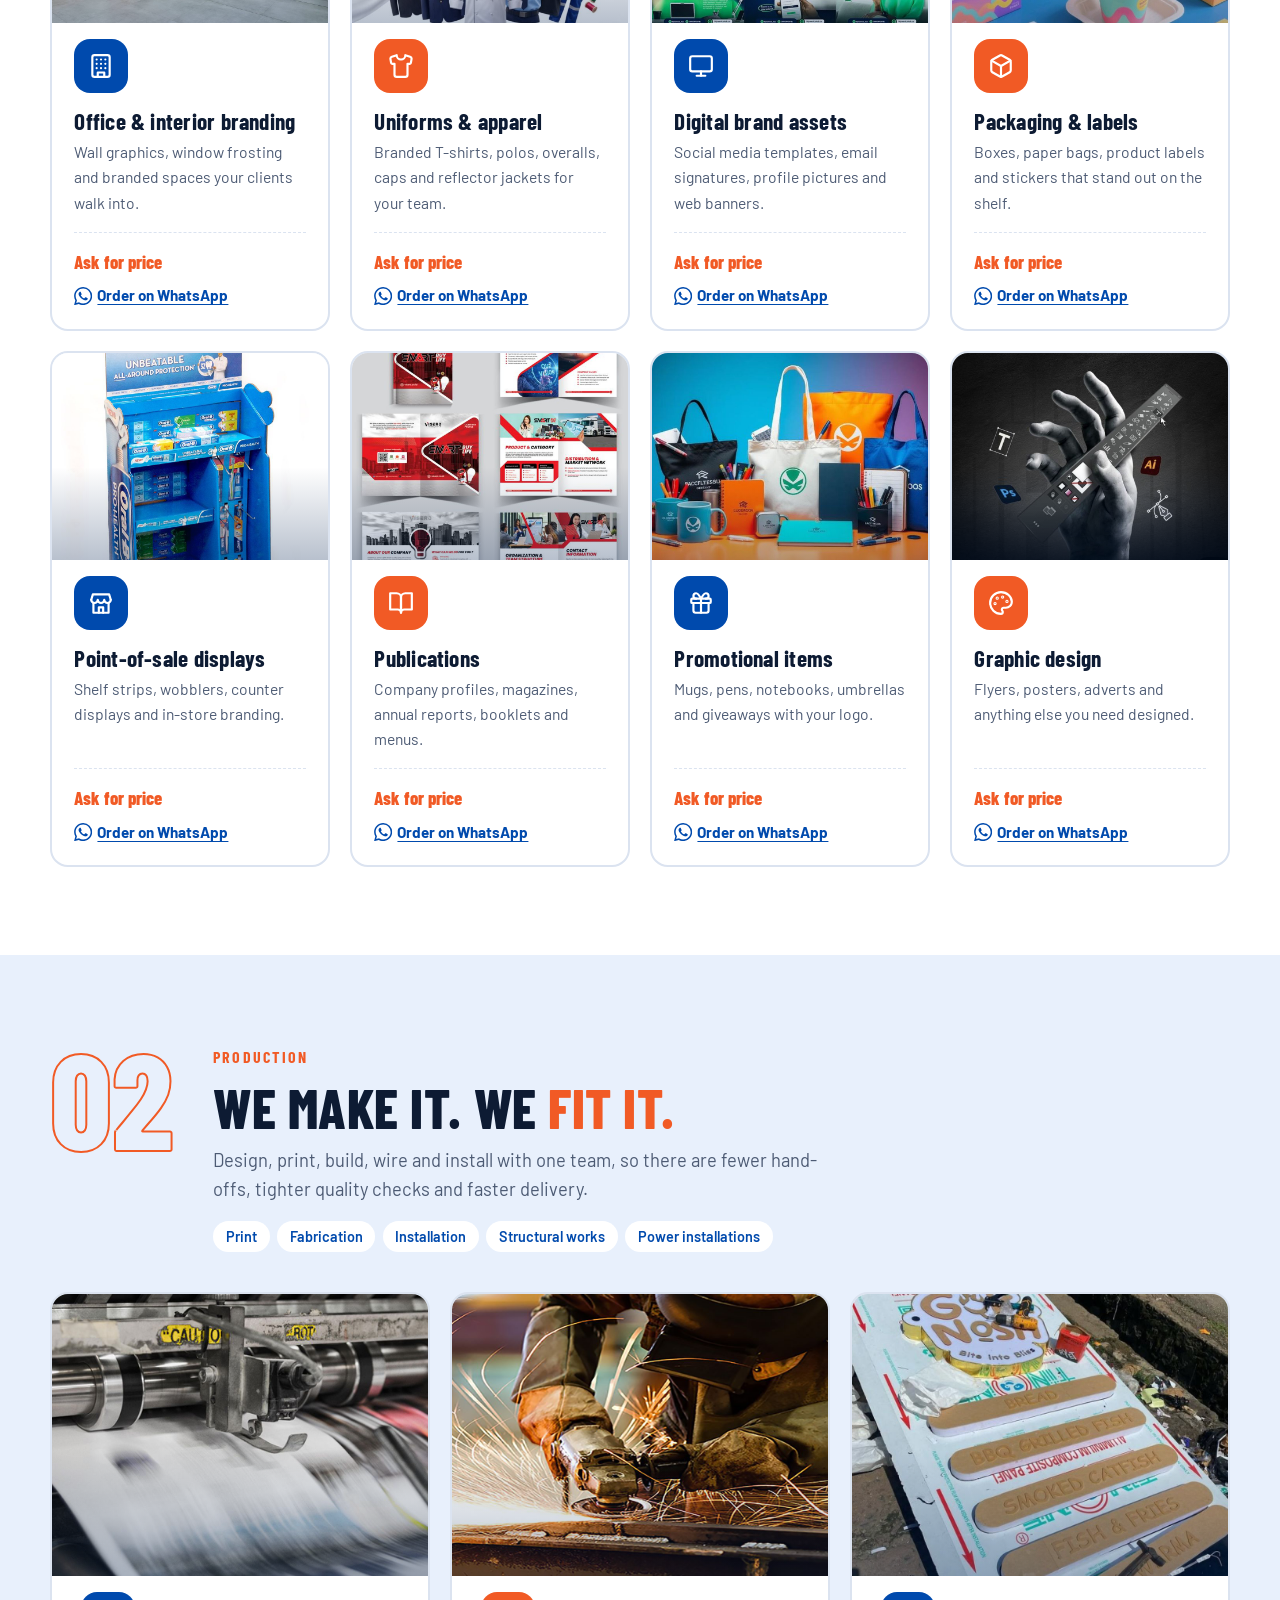
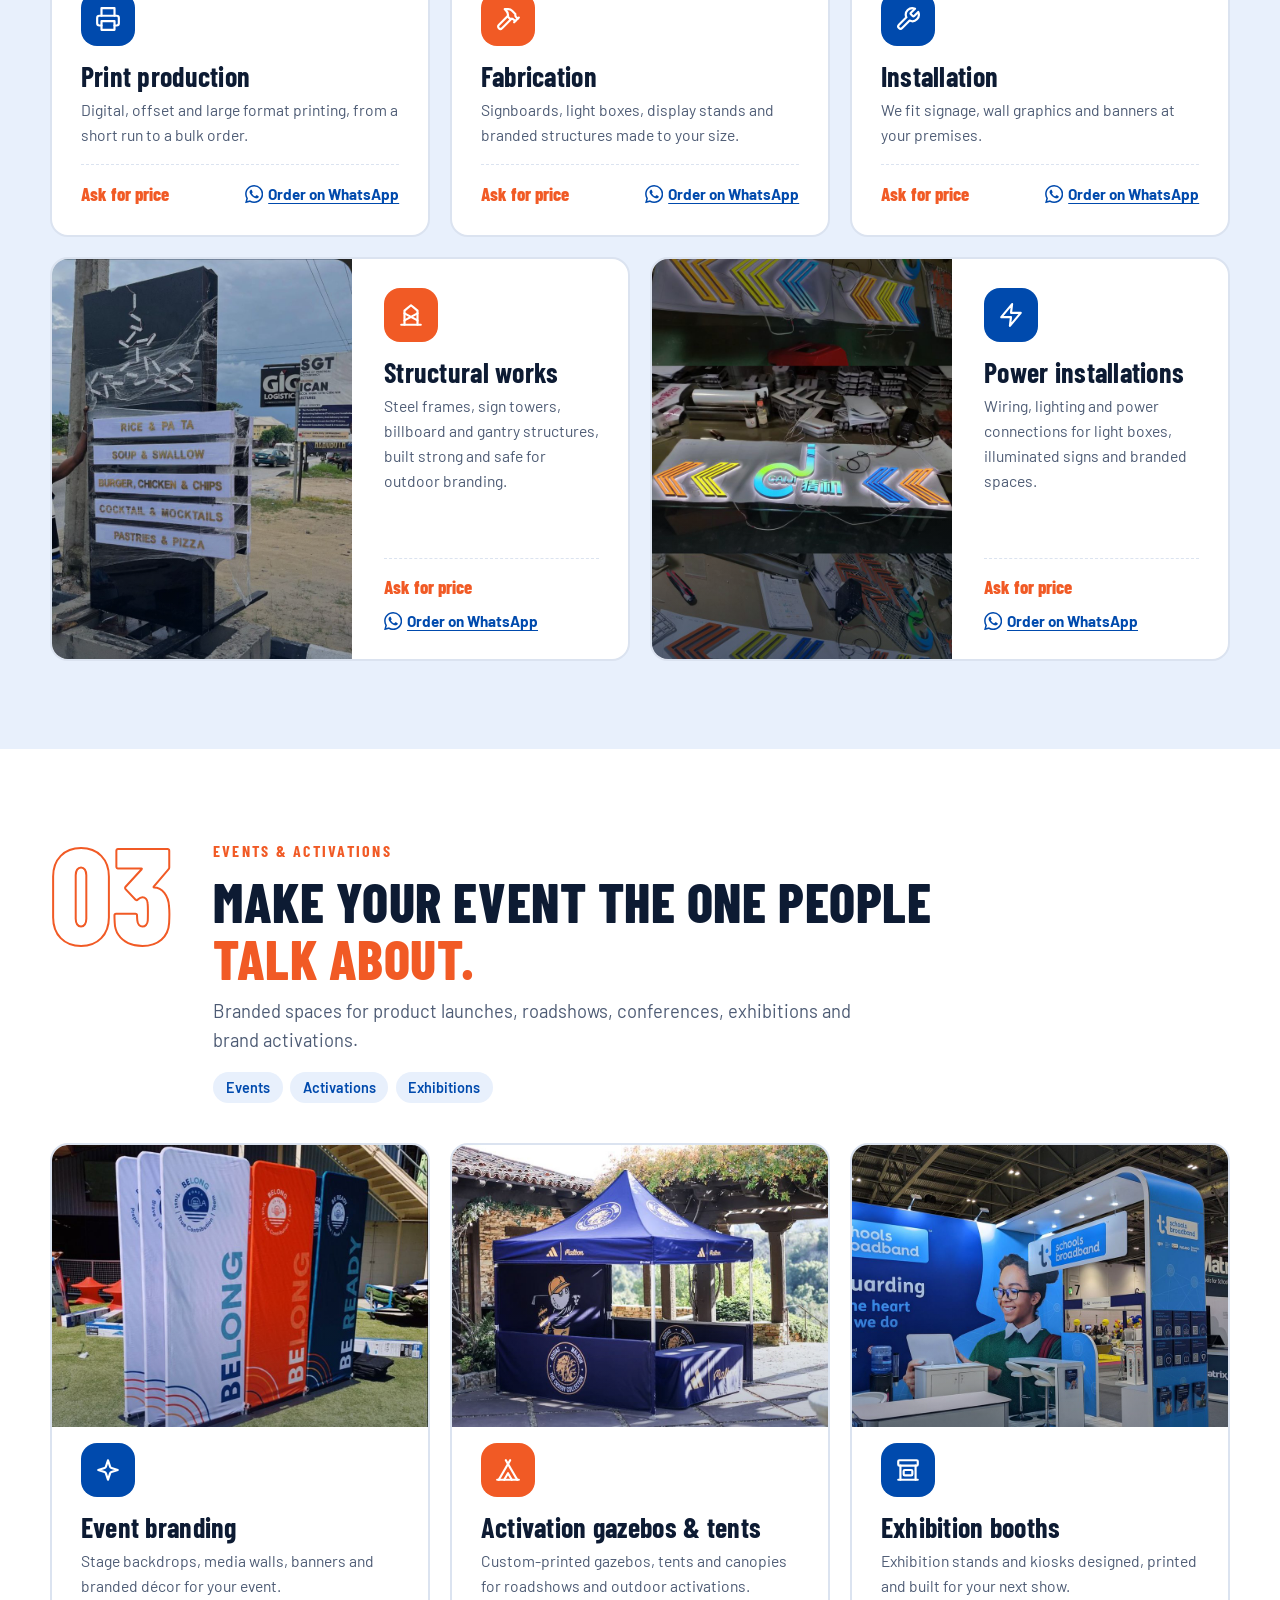
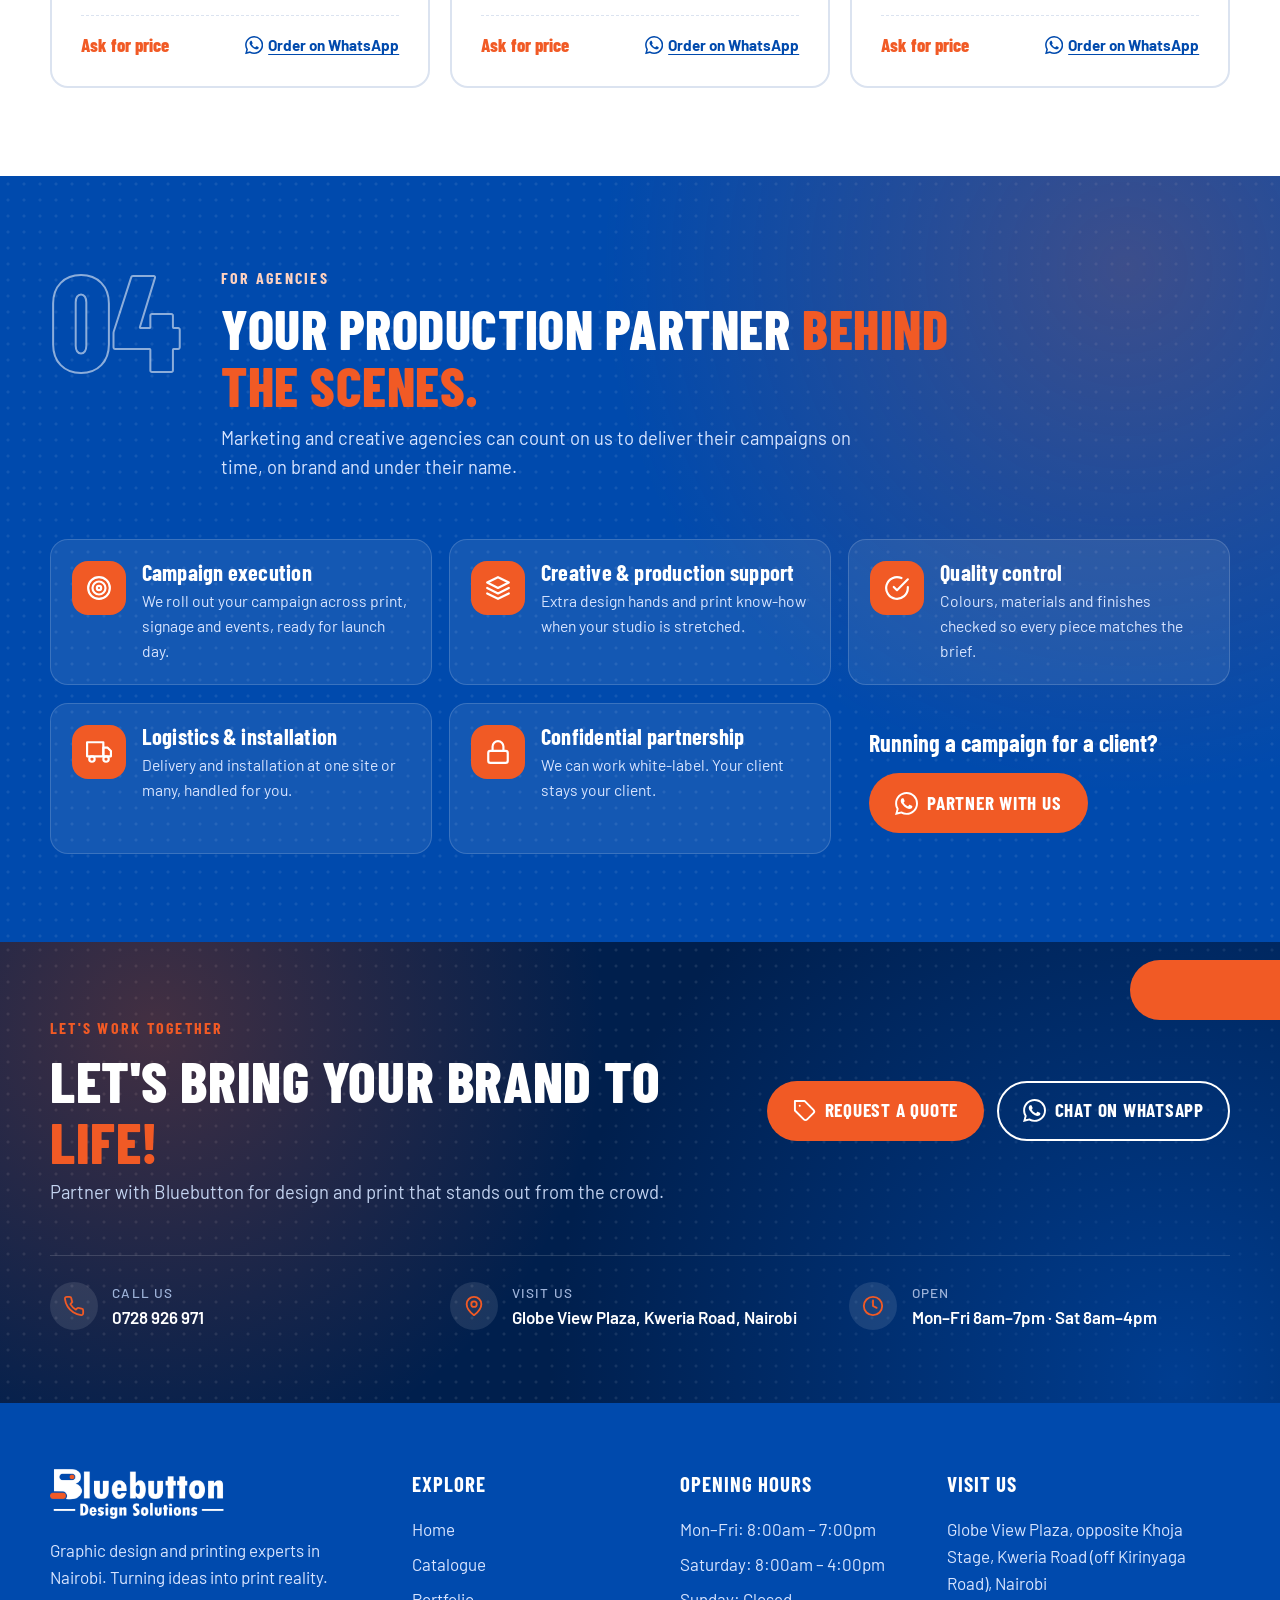
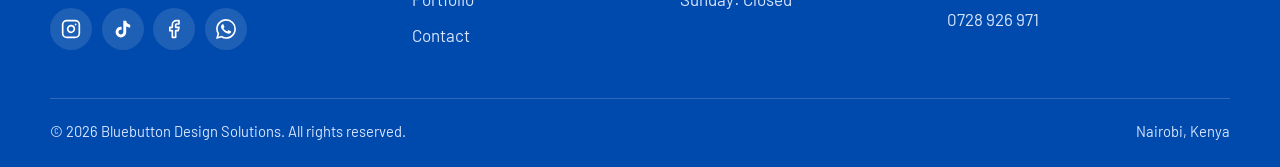
==== commit 26ef32ee: "Show logo, flyer and structural works photos almost in full The 01 Graphic design cards are taller (" ====
--- a/catalogue.html
+++ b/catalogue.html
@@ -107,8 +107,8 @@
           <li class="cat-card"><div class="cat-media has-alt"><img src="assets/catalogue/print-production.jpg" alt="Print production by Bluebutton" loading="lazy" width="960" height="720"><img class="alt" src="assets/catalogue/print-production-2.jpg" alt="" loading="lazy" width="960" height="720"></div><span class="cat-ic"><svg class="i" aria-hidden="true"><use href="assets/icons.svg#printer"/></svg></span><h3>Print production</h3><p>Digital, offset and large format printing, from a short run to a bulk order.</p><div class="cat-foot"><span class="price">Ask for price</span><button class="order-btn" data-order="Print production"><svg class="i" aria-hidden="true"><use href="assets/icons.svg#whatsapp"/></svg> Order on WhatsApp</button></div></li>
           <li class="cat-card"><div class="cat-media"><img src="assets/catalogue/fabrication.jpg" alt="Fabrication by Bluebutton" loading="lazy" width="960" height="720"></div><span class="cat-ic"><svg class="i" aria-hidden="true"><use href="assets/icons.svg#hammer"/></svg></span><h3>Fabrication</h3><p>Signboards, light boxes, display stands and branded structures made to your size.</p><div class="cat-foot"><span class="price">Ask for price</span><button class="order-btn" data-order="Fabrication"><svg class="i" aria-hidden="true"><use href="assets/icons.svg#whatsapp"/></svg> Order on WhatsApp</button></div></li>
           <li class="cat-card"><div class="cat-media"><img src="assets/catalogue/installation.jpg" alt="Installation by Bluebutton" loading="lazy" width="960" height="720"></div><span class="cat-ic"><svg class="i" aria-hidden="true"><use href="assets/icons.svg#wrench"/></svg></span><h3>Installation</h3><p>We fit signage, wall graphics and banners at your premises.</p><div class="cat-foot"><span class="price">Ask for price</span><button class="order-btn" data-order="Installation"><svg class="i" aria-hidden="true"><use href="assets/icons.svg#whatsapp"/></svg> Order on WhatsApp</button></div></li>
-          <li class="cat-card"><div class="cat-media"><img src="assets/catalogue/structural-works.jpg" alt="Structural works by Bluebutton" loading="lazy" width="960" height="720"></div><span class="cat-ic"><svg class="i" aria-hidden="true"><use href="assets/icons.svg#structure"/></svg></span><h3>Structural works</h3><p>Steel frames, sign towers, billboard and gantry structures, built strong and safe for outdoor branding.</p><div class="cat-foot"><span class="price">Ask for price</span><button class="order-btn" data-order="Structural works"><svg class="i" aria-hidden="true"><use href="assets/icons.svg#whatsapp"/></svg> Order on WhatsApp</button></div></li>
-          <li class="cat-card"><div class="cat-media"><img src="assets/catalogue/power-installations.jpg" alt="Power installations by Bluebutton" loading="lazy" width="960" height="720"></div><span class="cat-ic"><svg class="i" aria-hidden="true"><use href="assets/icons.svg#zap"/></svg></span><h3>Power installations</h3><p>Wiring, lighting and power connections for light boxes, illuminated signs and branded spaces.</p><div class="cat-foot"><span class="price">Ask for price</span><button class="order-btn" data-order="Power installations"><svg class="i" aria-hidden="true"><use href="assets/icons.svg#whatsapp"/></svg> Order on WhatsApp</button></div></li>
+          <li class="cat-card split"><div class="cat-media"><img src="assets/catalogue/structural-works.jpg" alt="Structural works by Bluebutton" loading="lazy" width="720" height="960"></div><span class="cat-ic"><svg class="i" aria-hidden="true"><use href="assets/icons.svg#structure"/></svg></span><h3>Structural works</h3><p>Steel frames, sign towers, billboard and gantry structures, built strong and safe for outdoor branding.</p><div class="cat-foot"><span class="price">Ask for price</span><button class="order-btn" data-order="Structural works"><svg class="i" aria-hidden="true"><use href="assets/icons.svg#whatsapp"/></svg> Order on WhatsApp</button></div></li>
+          <li class="cat-card split"><div class="cat-media"><img src="assets/catalogue/power-installations.jpg" alt="Power installations by Bluebutton" loading="lazy" width="720" height="960"></div><span class="cat-ic"><svg class="i" aria-hidden="true"><use href="assets/icons.svg#zap"/></svg></span><h3>Power installations</h3><p>Wiring, lighting and power connections for light boxes, illuminated signs and branded spaces.</p><div class="cat-foot"><span class="price">Ask for price</span><button class="order-btn" data-order="Power installations"><svg class="i" aria-hidden="true"><use href="assets/icons.svg#whatsapp"/></svg> Order on WhatsApp</button></div></li>
         </ul>
       </div>
     </section>
--- a/styles.css
+++ b/styles.css
@@ -823,3 +823,54 @@
 /* Icon badge sits under the photo instead of covering its corner */
 .cat-media + .cat-ic { margin-top: 1rem; border: 0; }
 @media (max-width: 600px) { .cat-card .cat-media + .cat-ic { margin-top: .9rem; } }
+
+/* Captions sit under the photos, so no label or button ever covers part of a picture */
+.sc-card { display: flex; flex-wrap: wrap; align-items: center; gap: .55rem .6rem; background: var(--blue-deep); padding-bottom: .8rem; }
+.sc-card img { flex: 0 0 100%; }
+.sc-card img.alt { inset: 0 0 auto 0; height: auto; }
+.sc-card::after { display: none; }
+.sc-label, .sc-feature .sc-label {
+  position: static; transform: none !important; width: auto; max-width: none; flex: 1 1 auto;
+  padding: 0 0 0 .95rem; border: 0; border-radius: 0; background: none !important; text-align: left;
+  -webkit-backdrop-filter: none; backdrop-filter: none;
+}
+.sc-cta { position: static; opacity: 1; transform: none !important; margin: 0 .8rem 0 .95rem; font-size: .85rem; padding: .35rem .85rem; }
+.sc-card:hover .sc-cta { background: var(--orange-dark); }
+.tile { aspect-ratio: auto; flex-direction: column; align-items: stretch; }
+.tile img { position: static; height: auto; aspect-ratio: 1 / 1; }
+.tile figcaption { padding: .85rem 1.1rem; background: none; }
+.tile:hover figcaption { padding-bottom: .85rem; }
+@media (max-width: 600px) {
+  .sc-label { padding-left: .75rem; }
+  .sc-cta { margin-left: .75rem; font-size: .8rem; }
+}
+.sc-grid .sc-label { flex-basis: 100%; }
+
+/* Photos are cropped to fill their frames again (no blurred bands) */
+.cat-media img, .sc-card img, .tile img { object-fit: cover; }
+
+/* Home 01 Graphic design: taller cards hold two photos, one above the other */
+#sc-design .sc-grid img { aspect-ratio: 2 / 3; }
+
+/* Catalogue: portrait photos (structural works, power) sit beside the text so they show almost in full */
+.cat-card.split {
+  grid-column: 1 / -1; display: grid; grid-template-columns: minmax(0, 300px) minmax(0, 1fr);
+  grid-template-rows: auto auto auto 1fr; column-gap: 2rem; padding: 0 1.8rem 0 0; align-content: start;
+}
+.cols-5 .cat-card.split:nth-child(n+4) { grid-column: span 3; }
+.cat-card.split .cat-media, .cols-5 .cat-card.split:nth-child(n+4) .cat-media { grid-row: 1 / -1; margin: 0; aspect-ratio: 3 / 4; }
+.cat-card.split .cat-media + .cat-ic { margin-top: 1.8rem; }
+.cat-card.split .cat-foot { margin-bottom: 1.6rem; align-self: end; }
+@media (max-width: 1100px) {
+  .cat-card.split { grid-template-columns: minmax(0, 230px) minmax(0, 1fr); column-gap: 1.4rem; }
+}
+@media (max-width: 1000px) {
+  .cols-5 .cat-card.split, .cols-5 .cat-card.split:nth-child(n+4), .cols-5 .cat-card.split:last-child { grid-column: 1 / -1; }
+  .cat-card.split { grid-template-columns: minmax(0, 260px) minmax(0, 1fr); }
+}
+@media (max-width: 600px) {
+  .cat-card.split, .cols-5 .cat-card.split { display: flex; flex-direction: column; padding: 0 var(--px) 1rem; }
+  .cat-card.split .cat-media, .cols-5 .cat-card.split:nth-child(n+4) .cat-media { margin: 0 calc(-1 * var(--px)); aspect-ratio: 3 / 4; }
+  .cat-card.split .cat-media + .cat-ic { margin-top: .9rem; }
+  .cat-card.split .cat-foot { margin-bottom: 0; align-self: stretch; }
+}
